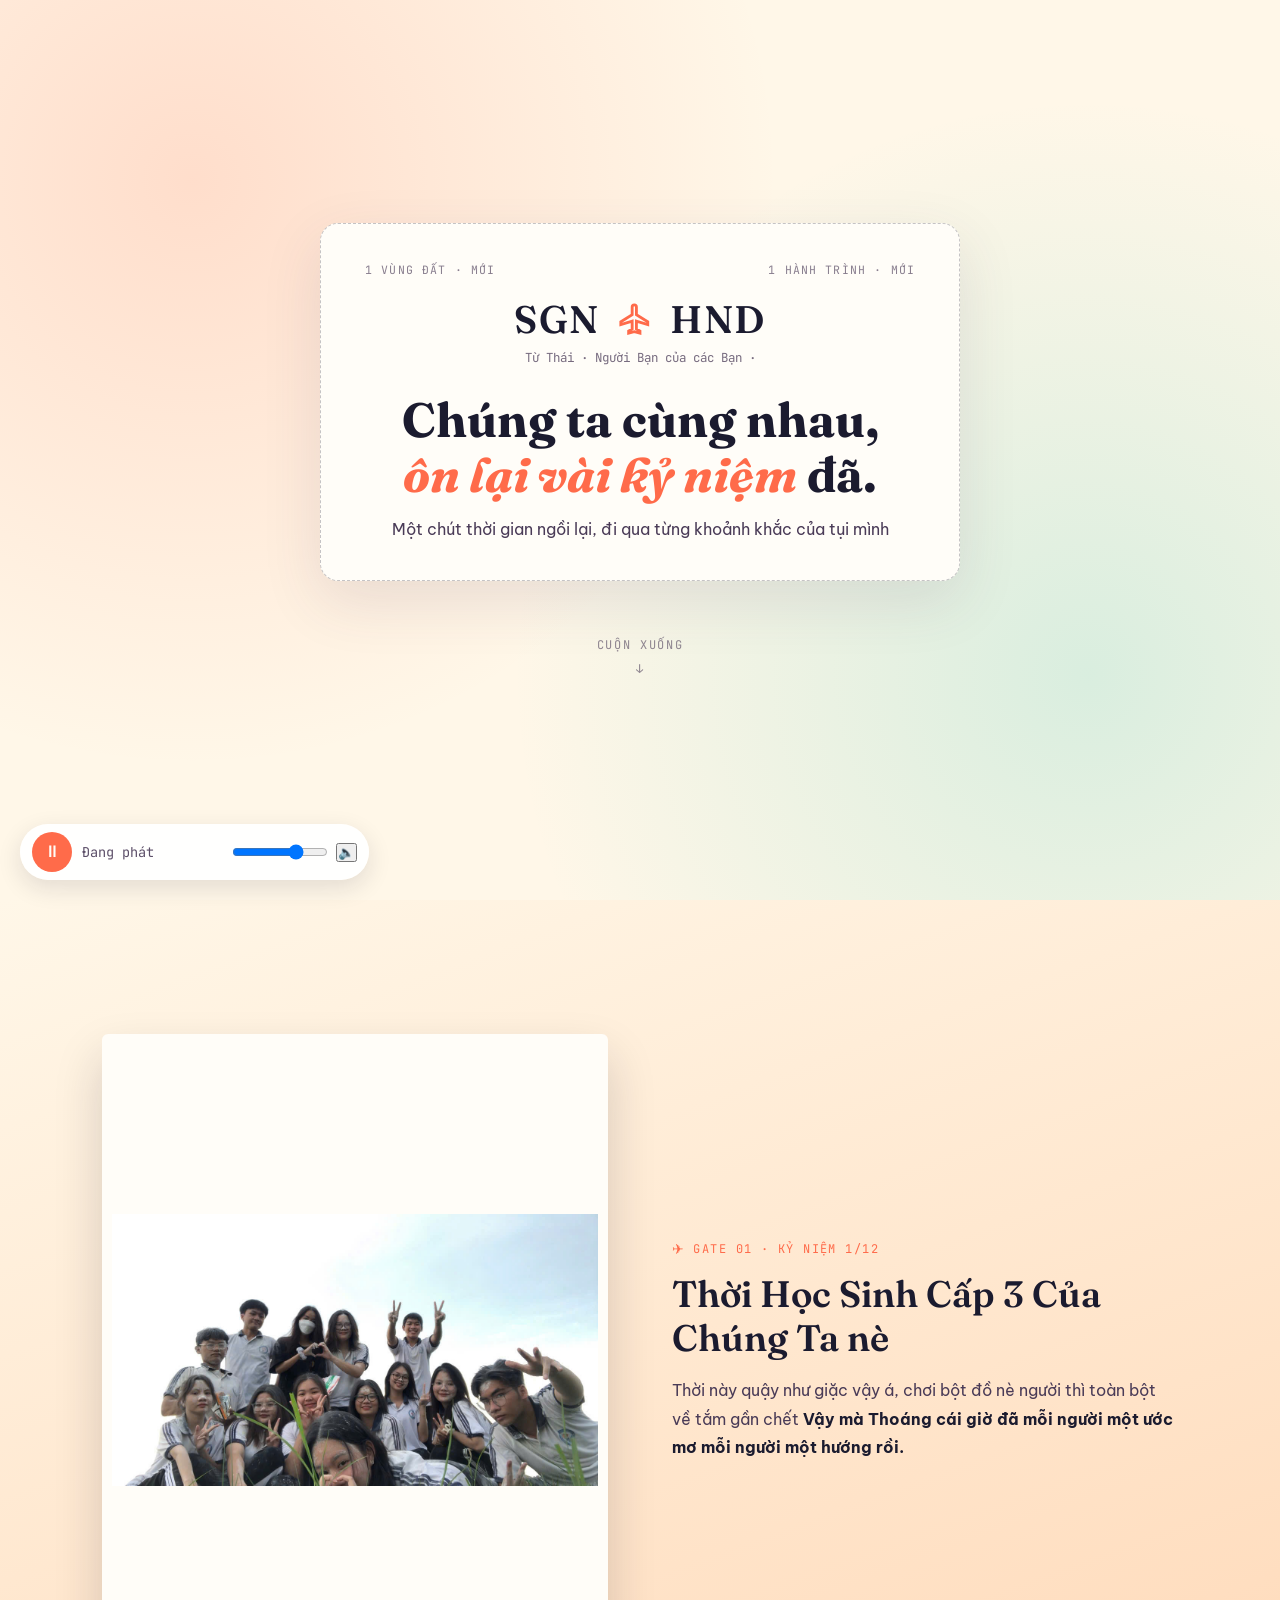
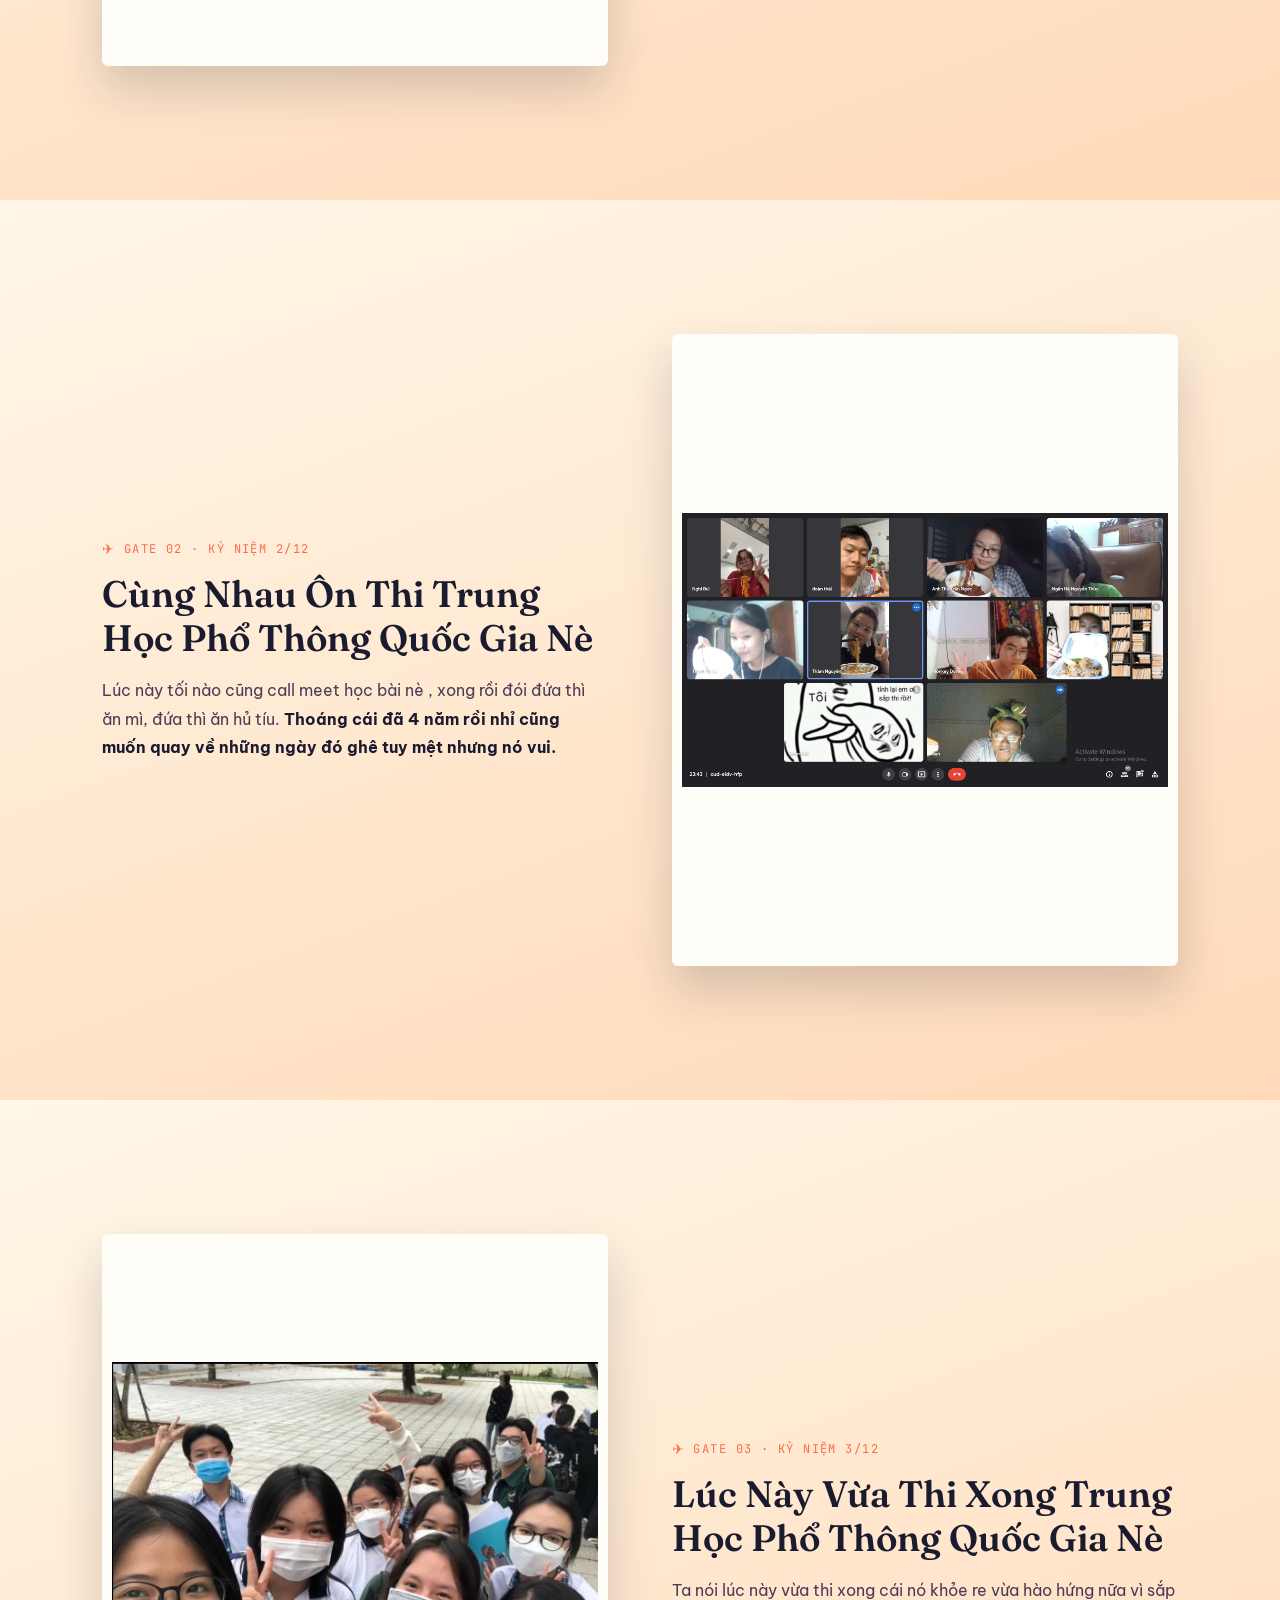
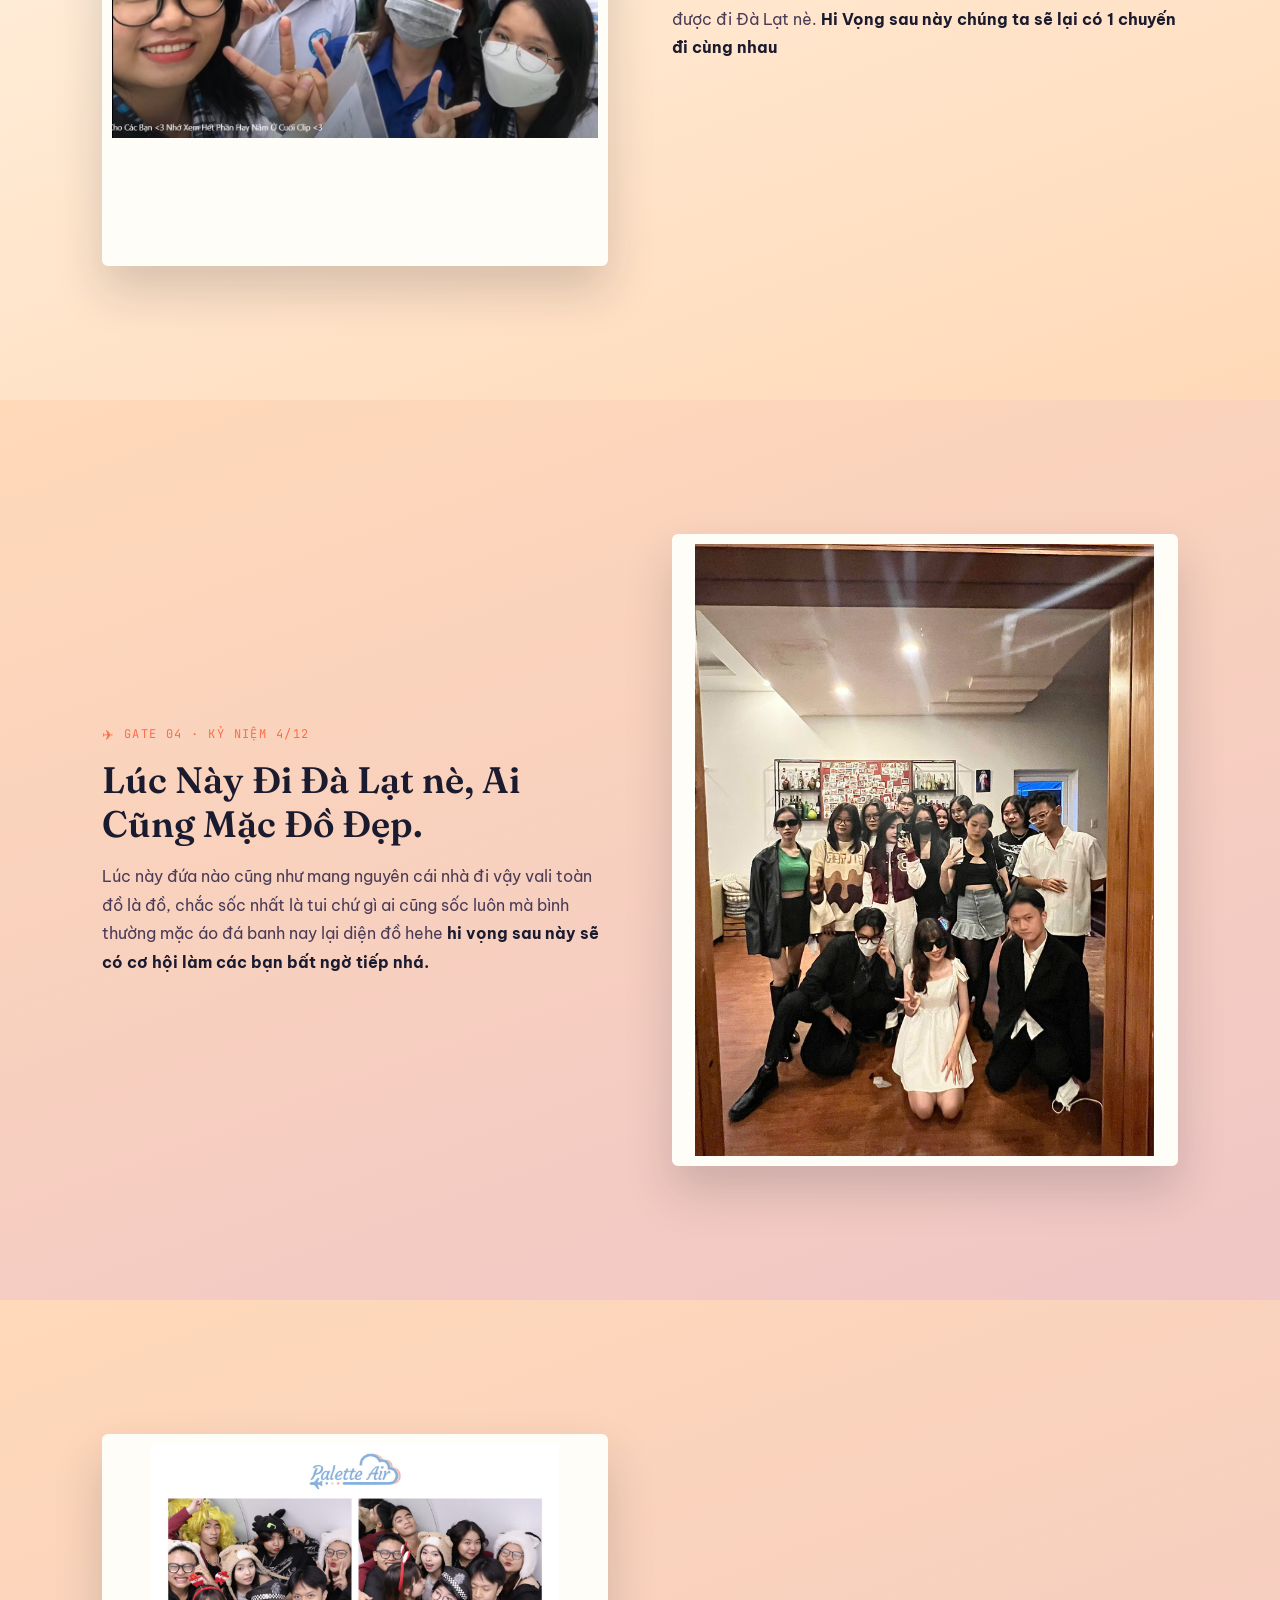
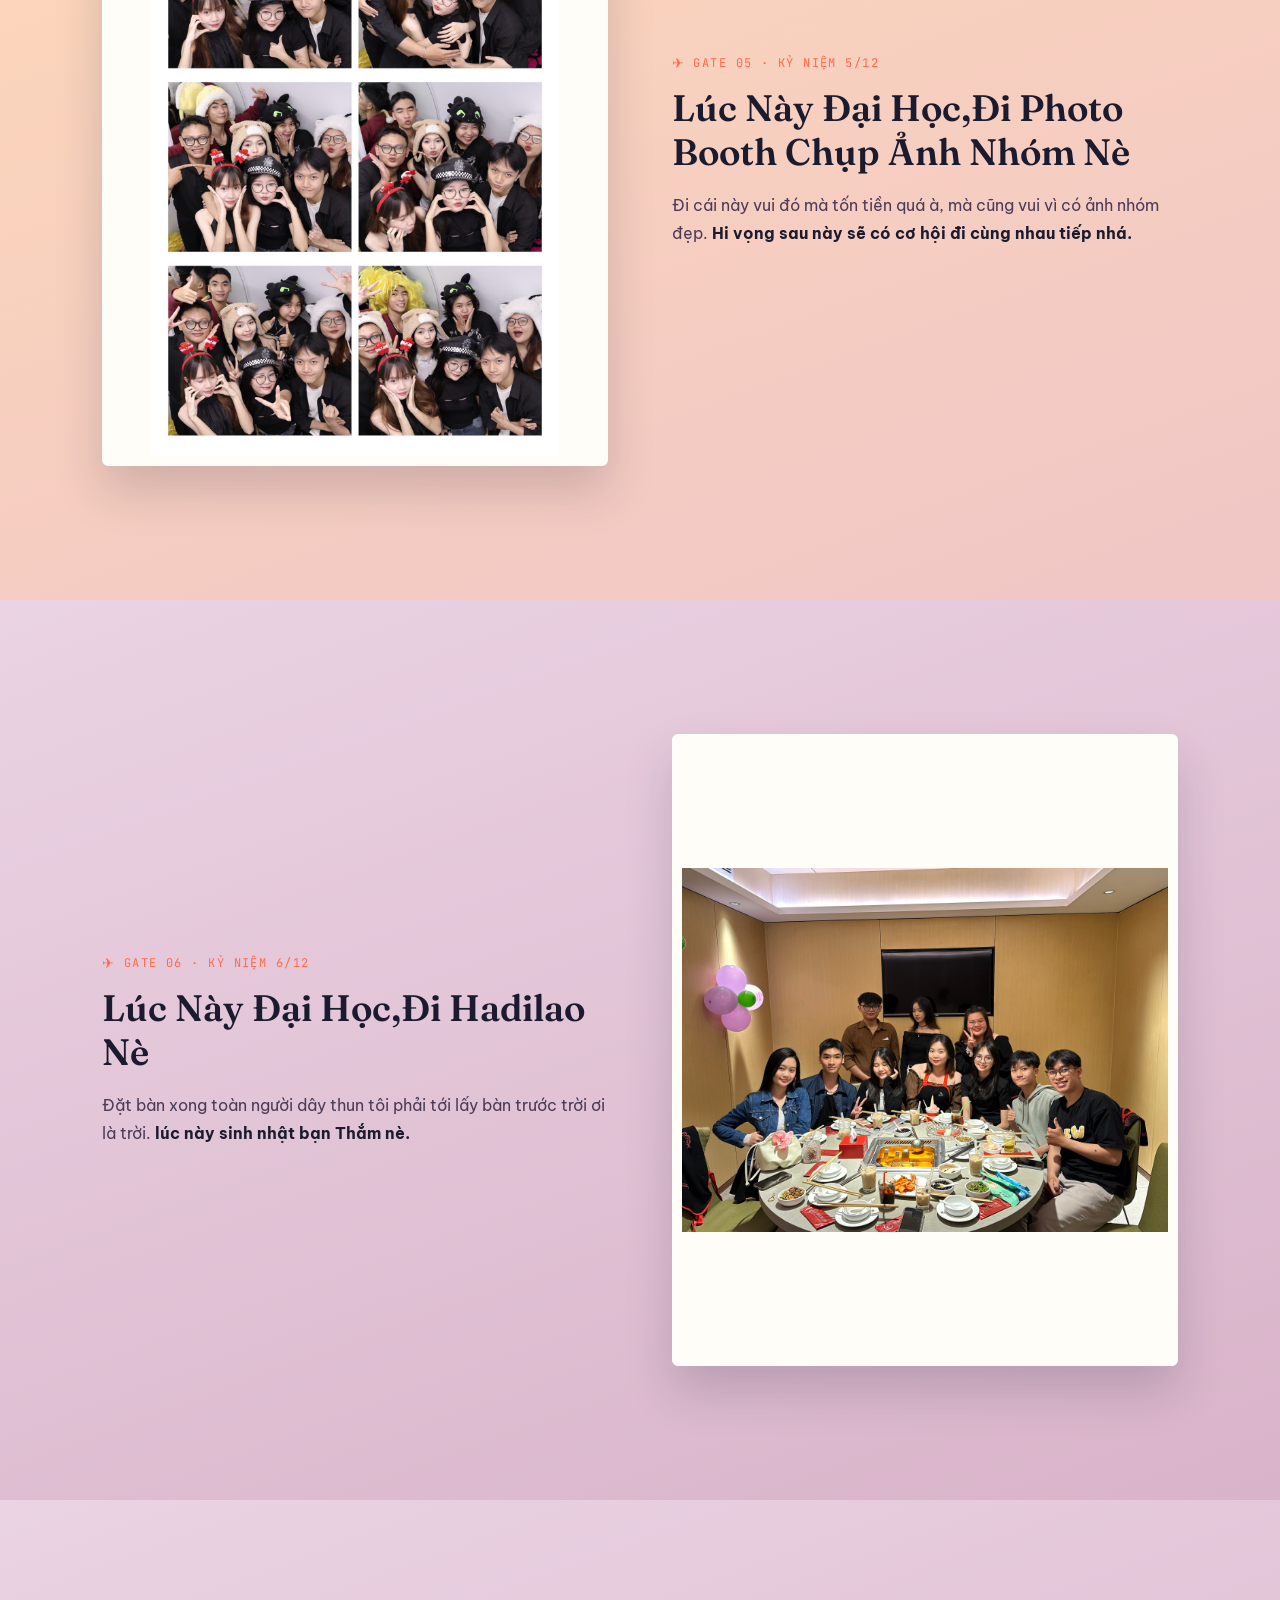
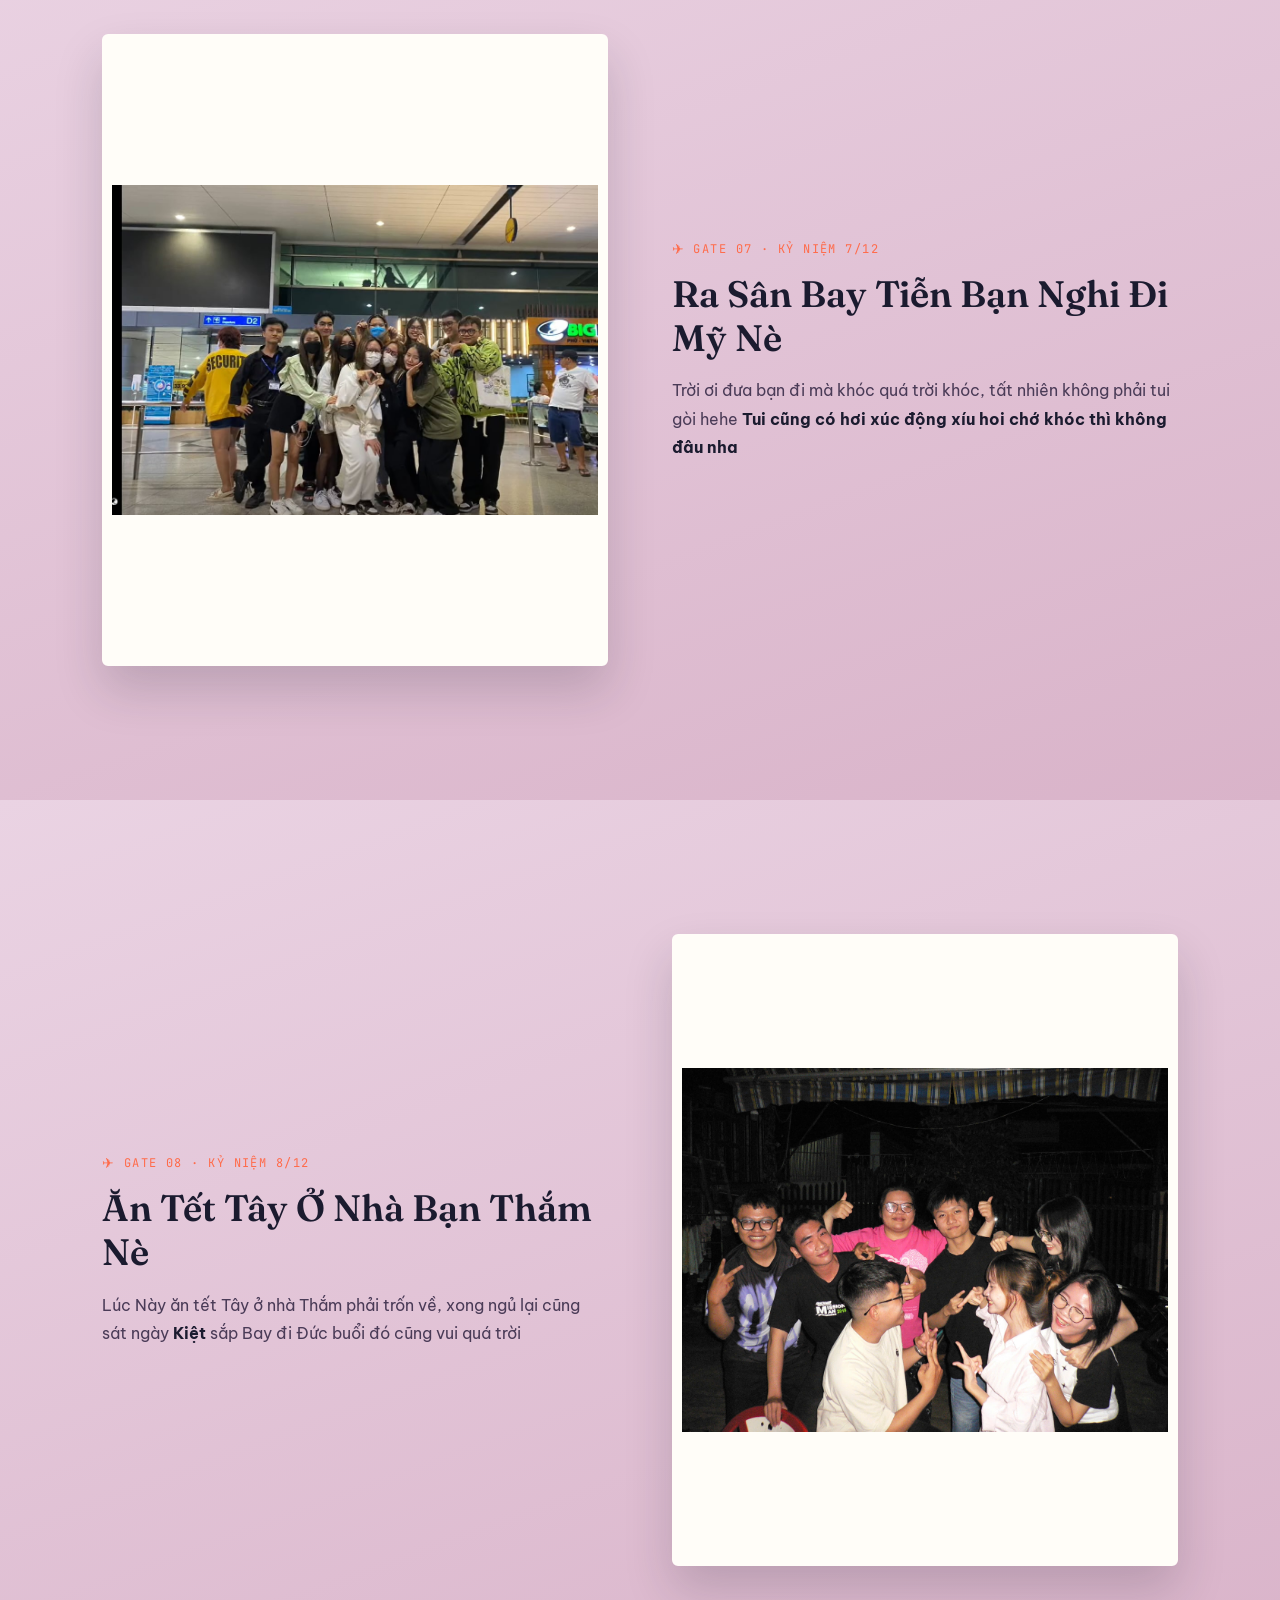
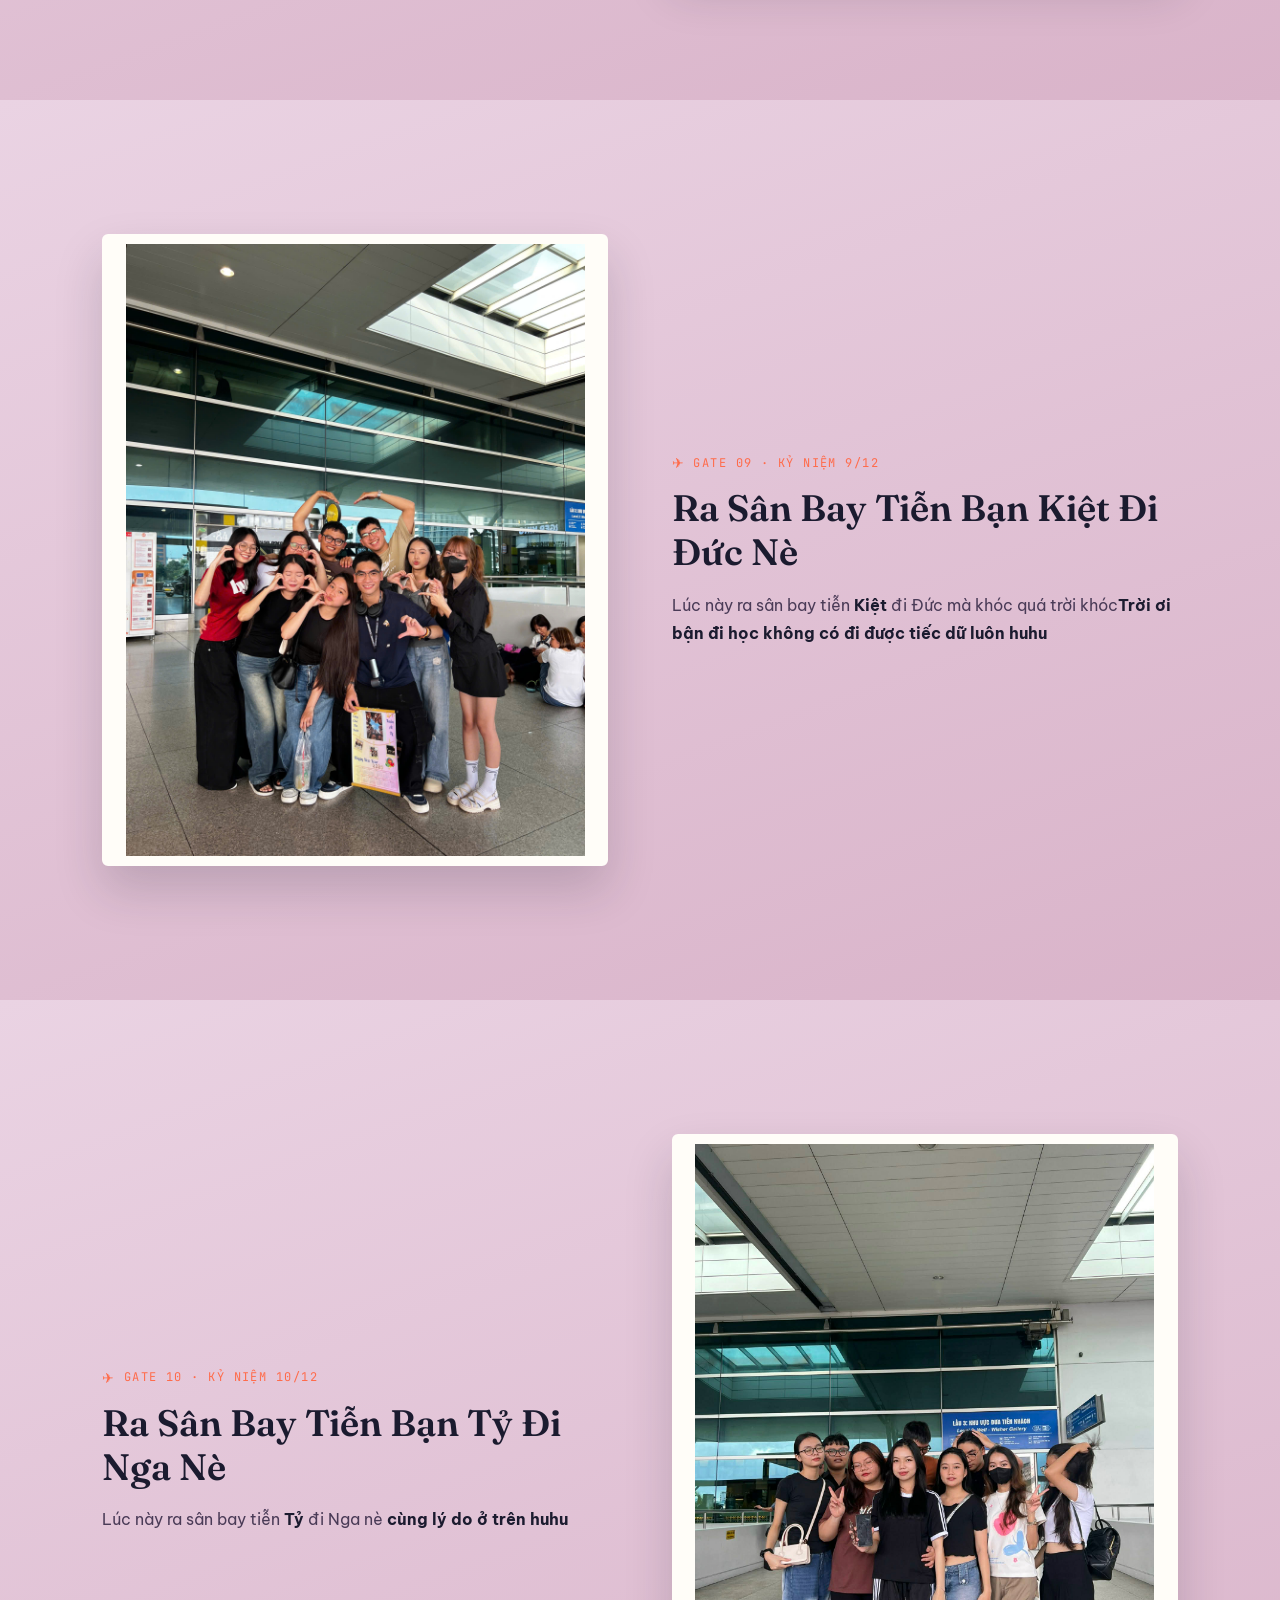
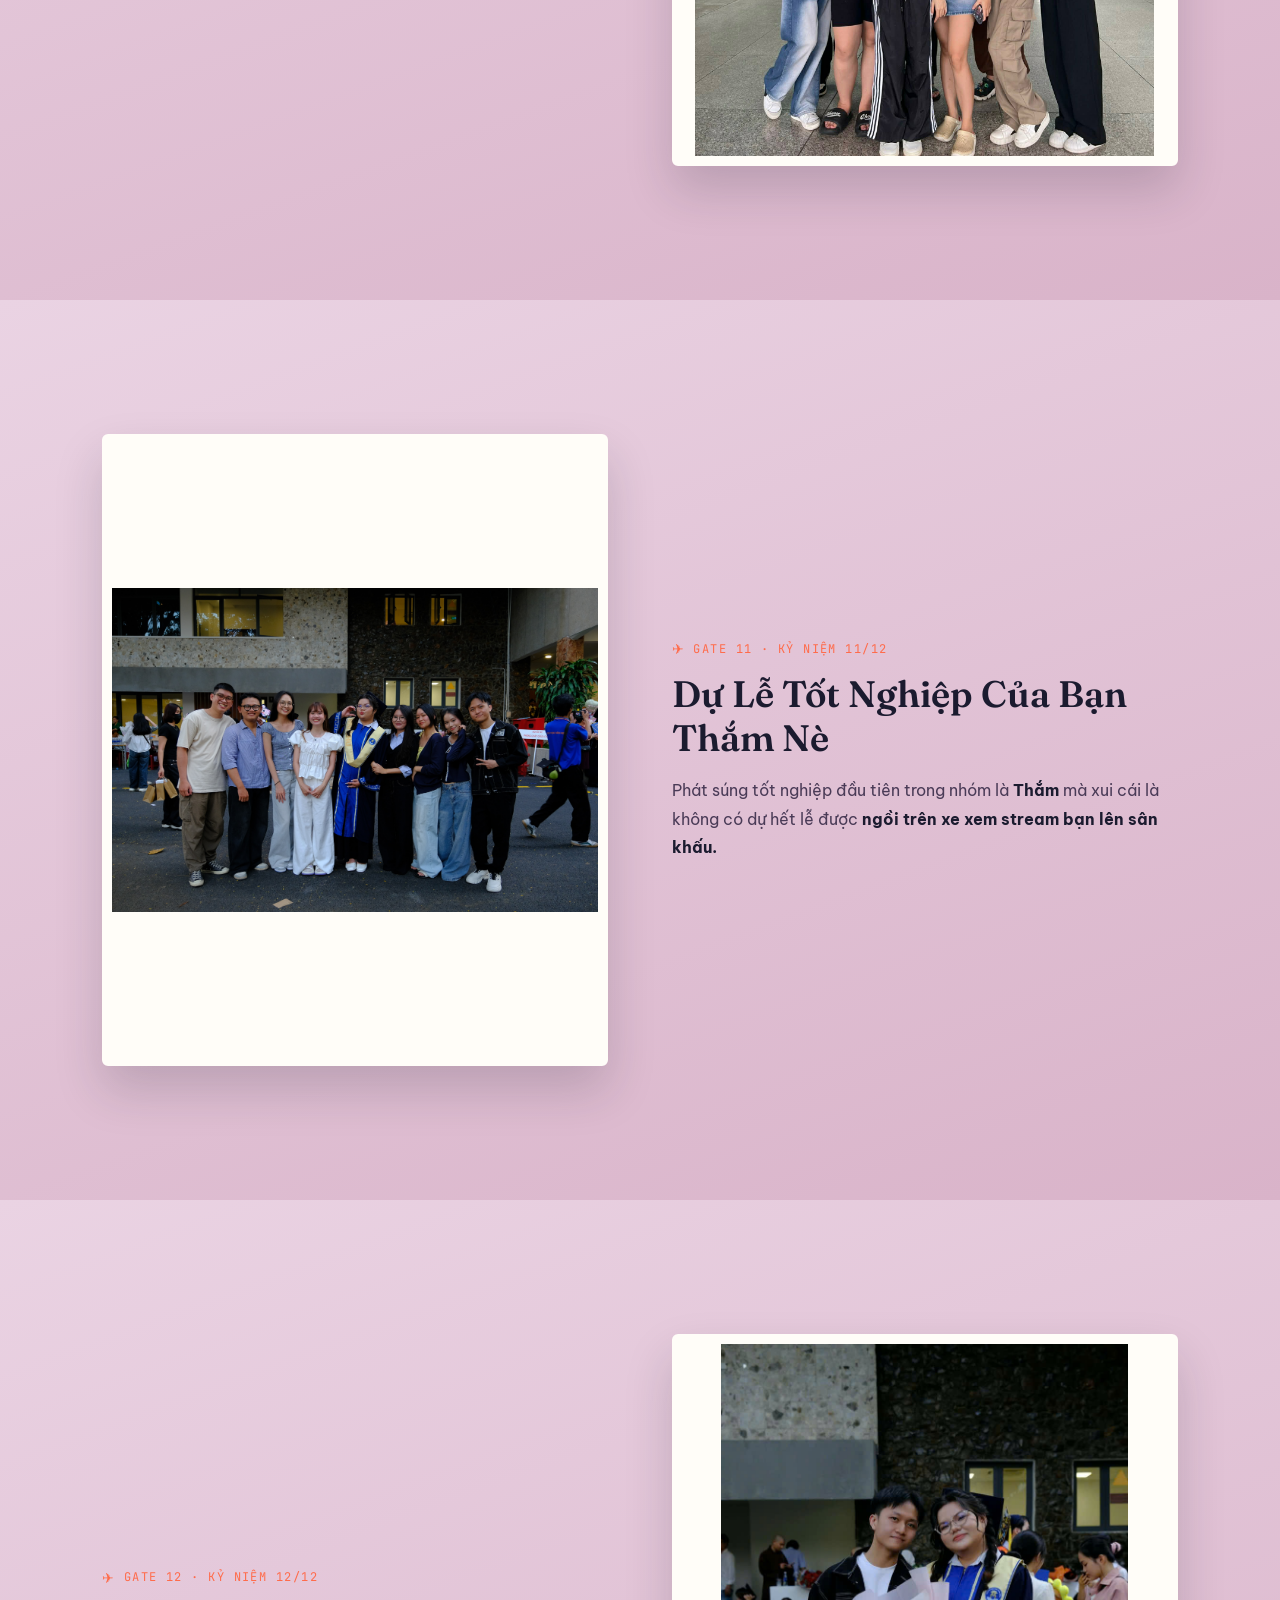
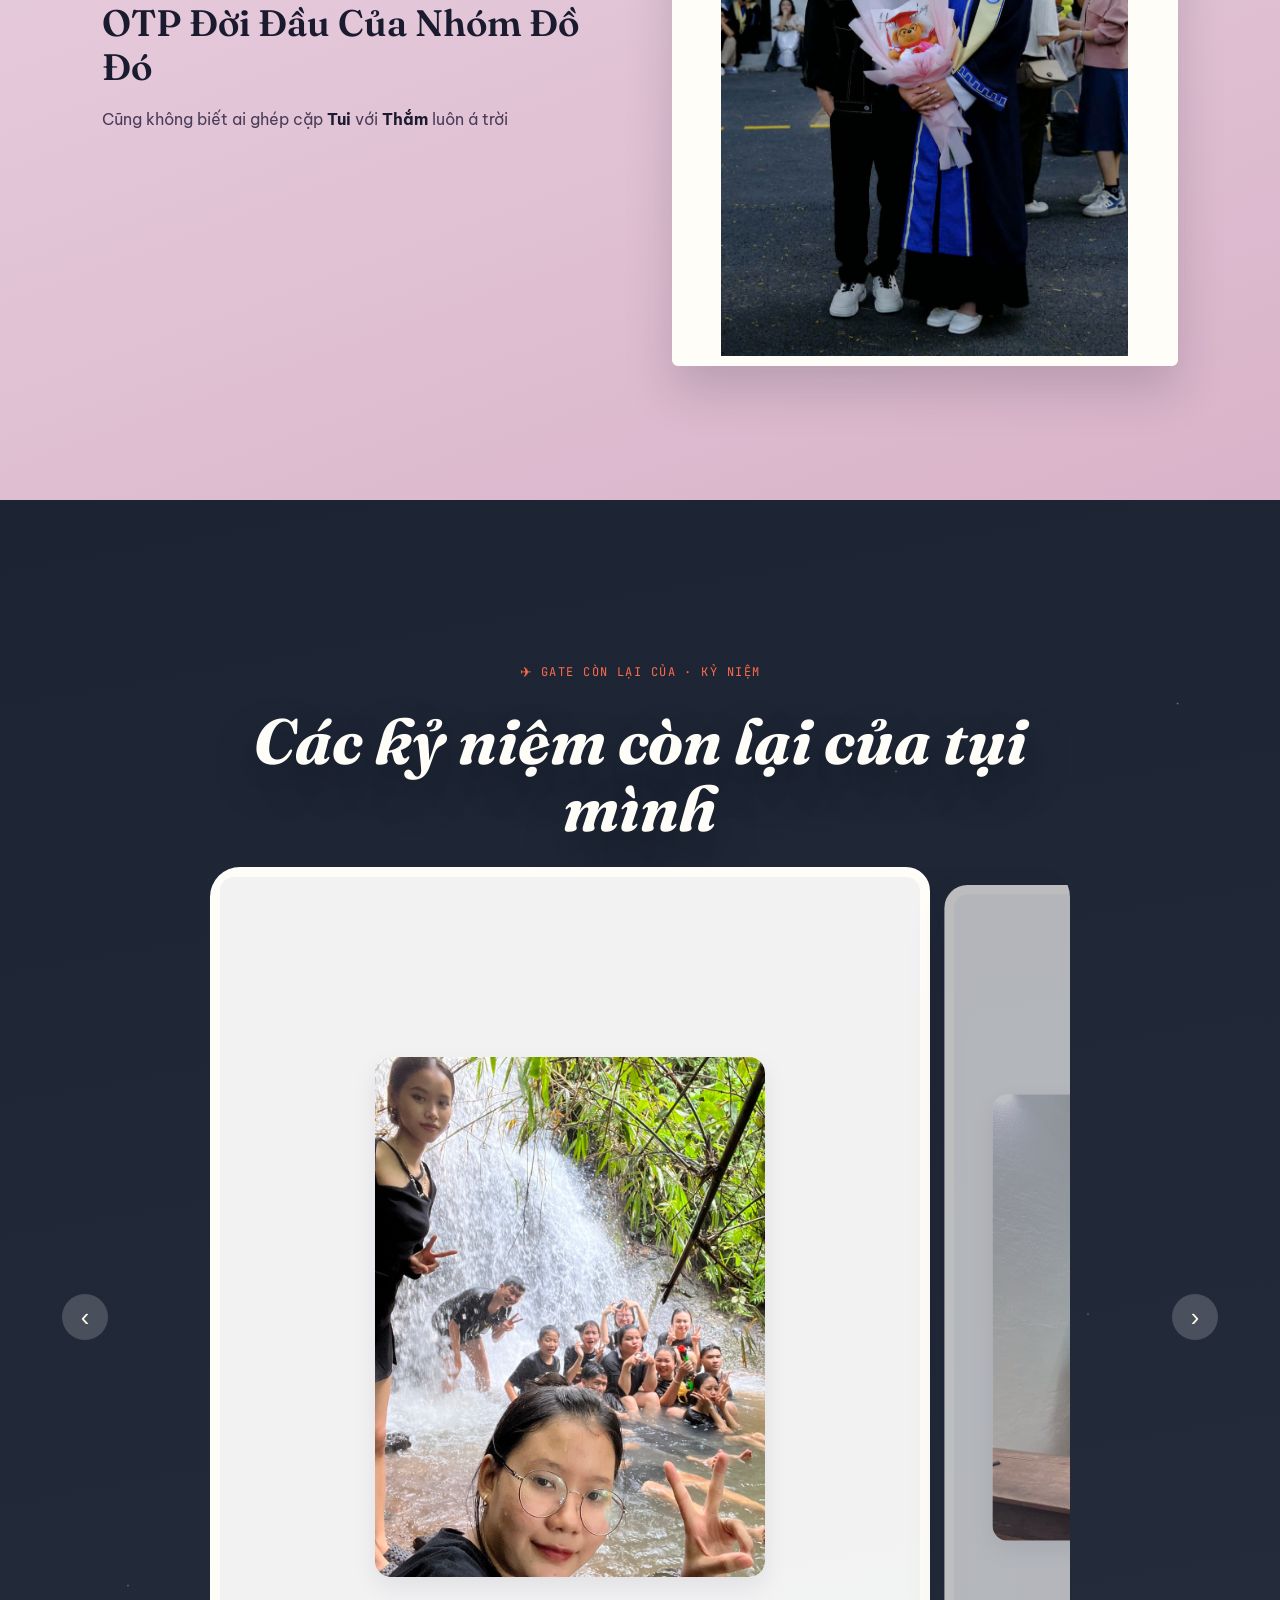
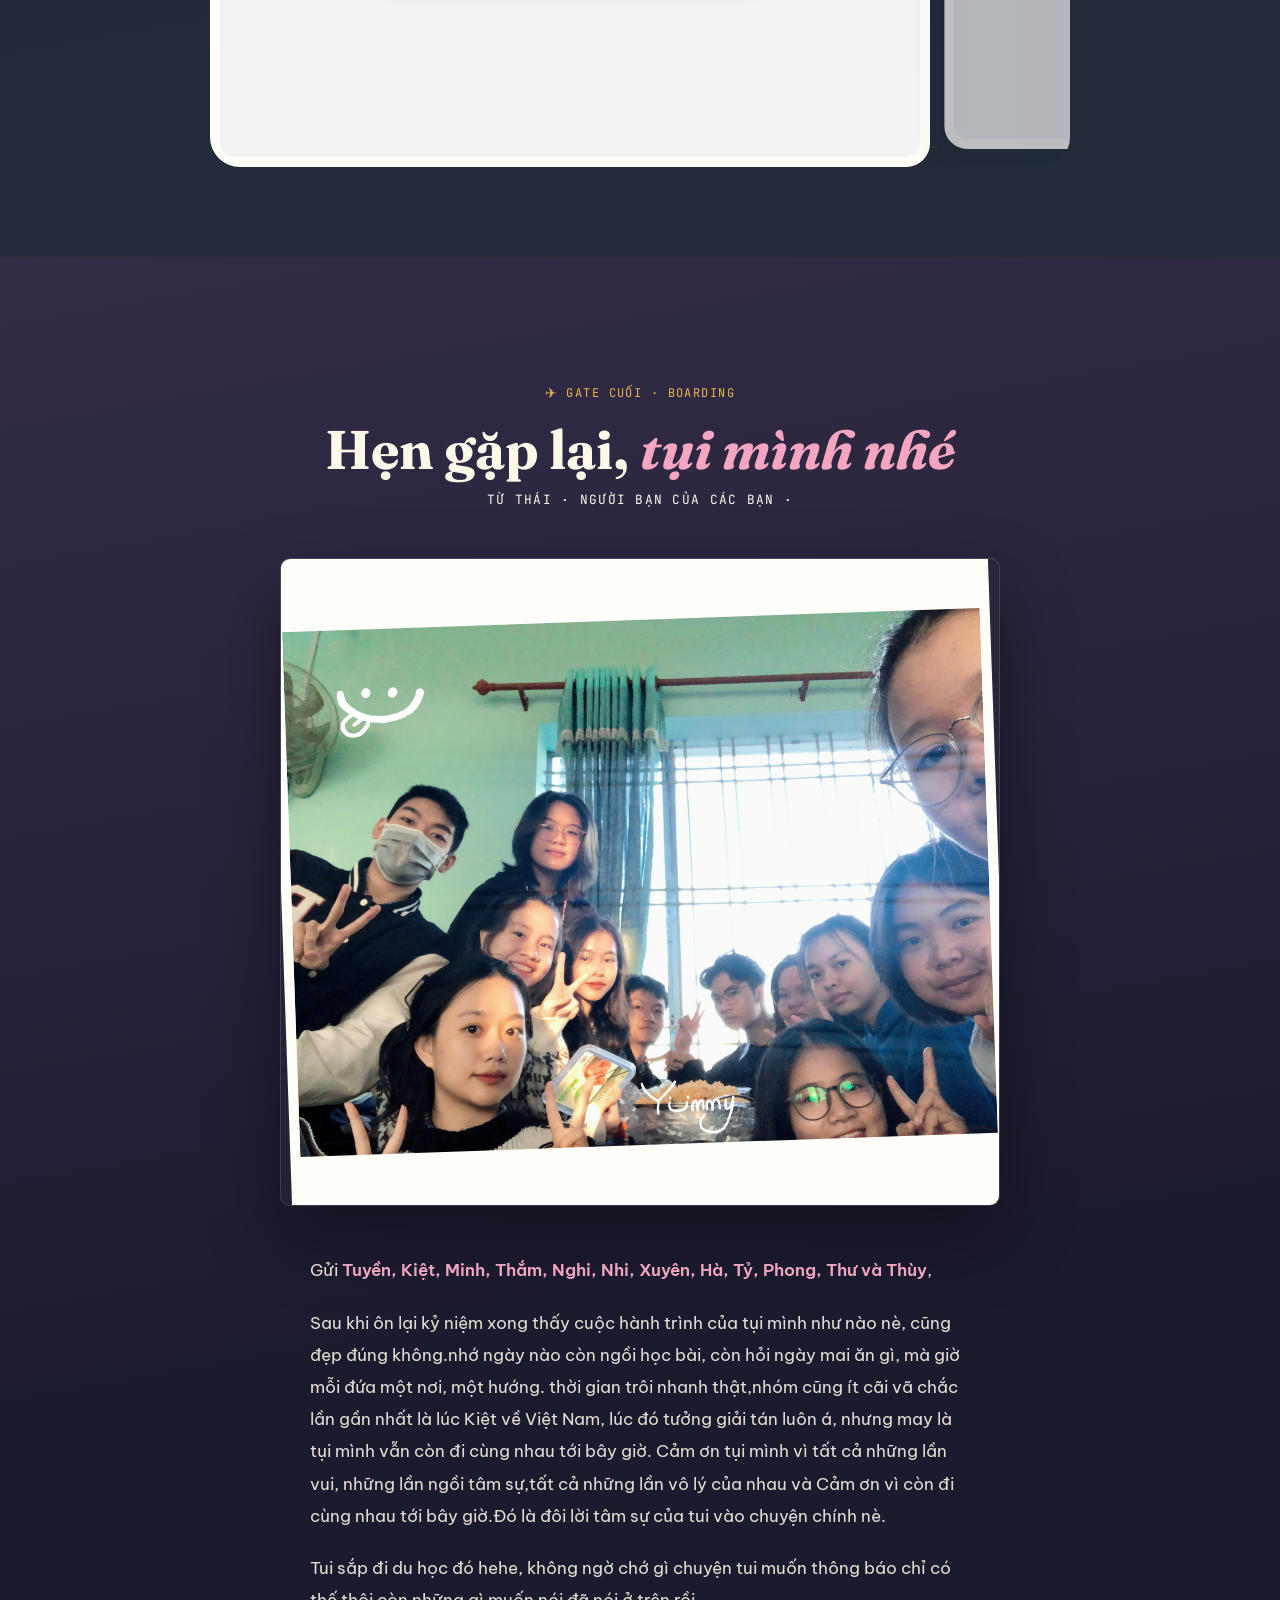
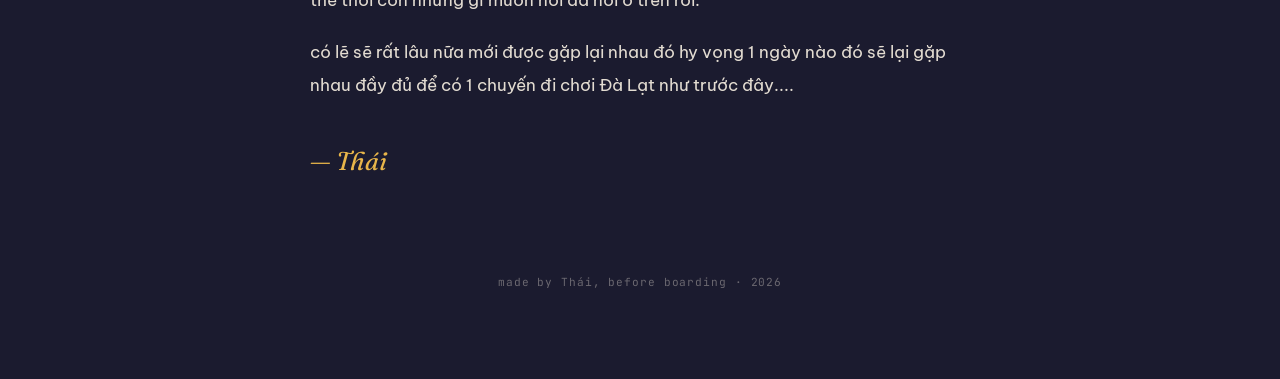
==== index.html @ 08c7d14b "sua ten" ====
<!DOCTYPE html>
<html lang="vi">
<head>
<meta charset="UTF-8">
<meta name="viewport" content="width=device-width, initial-scale=1.0">
<title>Trước khi Thái lên đường ✈️</title>
<link rel="preconnect" href="https://fonts.googleapis.com">
<link rel="preconnect" href="https://fonts.gstatic.com" crossorigin>
  <link href="https://fonts.googleapis.com/css2?family=Fraunces:ital,opsz,wght@0,9..144,400;0,9..144,600;0,9..144,700;1,9..144,500&family=Be+Vietnam+Pro:wght@300;400;500;600;700;800&family=JetBrains+Mono:wght@400;500;600&display=swap" rel="stylesheet">
  <link rel="stylesheet" href="styles.css">
</head>
<body>

<!-- ============================================================
     GHI CHÚ CHO THÁI (dev note):
     - Toàn bộ nội dung kỷ niệm nằm trong mảng MEMORIES ở cuối file
       (phần <script>). Mỗi phần tử có: title, caption, type ("image"
       hoặc "video"), src (đường dẫn file).
     - Cứ tạo thư mục "assets/" cạnh file này, bỏ ảnh/video vào,
       rồi sửa "src" cho khớp tên file là xong — không cần đụng HTML.
     - Chưa có ảnh cũng không sao: khung sẽ tự hiện placeholder đẹp,
       ghi rõ đường dẫn cần thêm.
     - Ảnh cuối trang (farewell photo) sửa ở biến FAREWELL_PHOTO.
============================================================= -->

<!-- ===================== HERO ===================== -->
<section class="hero">
  <div class="boarding-pass reveal is-visible">
    <div class="bp-row">
      <span>1 vùng đất · mới</span>
      <span>1 hành trình · mới</span>
    </div>
    <div class="bp-route">
      <span class="code">SGN</span>
      <svg viewBox="0 0 24 24" fill="none" stroke="currentColor" stroke-width="2"><path d="M21 16v-2l-8-5V3.5a1.5 1.5 0 0 0-3 0V9l-8 5v2l8-2.5V19l-2.5 1.5V22l4-1 4 1v-1.5L13 19v-5.5l8 2.5z"/></svg>
      <span class="code">HND</span>
    </div>
    <div class="bp-sub">Từ  Thái · Người Bạn của các Bạn · </div>
    <h1 class="bp-title">Chúng ta cùng nhau,<br><em>ôn lại vài kỷ niệm</em> đã.</h1>
    <p class="bp-desc">Một chút thời gian ngồi lại, đi qua từng khoảnh khắc của tụi mình </p>
  </div>
  <div class="scroll-cue">
    <span>Cuộn xuống</span>
    <span>↓</span>
  </div>
</section>

<!-- ===================== MEMORY SECTIONS (render bằng JS) ===================== -->
<div id="memories-container"></div>

<!-- ===================== SLIDER SECTION ===================== -->
<section class="slider-screen">
  <div class="stars"></div>
  <div class="slider-screen-inner">
    <div class="gate-badge slider-header reveal">Gate còn lại của · Kỷ niệm</div>
    <h2 class="slider-heading reveal"> <em> Các kỷ niệm còn lại của tụi mình </em></h2>
    <div class="farewell-slider reveal" id="farewellSlider">
      <button class="slider-btn prev" aria-label="Ảnh trước">‹</button>
      <div class="slider-window">
        <div class="slider-track"></div>
      </div>
      <button class="slider-btn next" aria-label="Ảnh sau">›</button>
    </div>
  </div>
</section>

<!-- ===================== FAREWELL ===================== -->
<section class="farewell">
  <div class="stars"></div>

  <div class="gate-badge">Gate cuối · Boarding</div>
  <h2 class="farewell-title reveal">Hẹn gặp lại, <em>tụi mình nhé</em></h2>
  <div class="farewell-sub reveal">Từ Thái · Người Bạn của các Bạn ·</div>

  <div class="farewell-photo reveal" id="farewellPhoto"></div>

  <div class="letter reveal">
    <p>Gửi <span class="names">Tuyền, Kiệt, Minh, Thắm, Nghi, Nhi, Xuyên, Hà, Tỷ, Phong, Thư và Thùy</span>,</p>
    <p>Sau khi ôn lại kỷ niệm xong thấy cuộc hành trình của tụi mình như nào nè, cũng đẹp đúng không.nhớ ngày nào còn ngồi học bài, còn hỏi ngày mai ăn gì, mà giờ mỗi đứa một nơi, một hướng.
       thời gian trôi nhanh thật,nhóm cũng ít cãi vã chắc lần gần nhất là lúc Kiệt về Việt Nam, lúc đó tưởng giải tán luôn á, nhưng may là tụi mình vẫn còn đi cùng nhau tới bây giờ.
       Cảm ơn tụi mình vì tất cả những lần vui, những lần ngồi tâm sự,tất cả những lần vô lý của nhau  và Cảm ơn vì còn đi cùng nhau tới bây giờ.Đó là đôi lời tâm sự của tui vào chuyện chính nè.</p>
    <p>Tui sắp đi du học đó hehe, không ngờ chớ gì chuyện tui muốn thông báo chỉ có thế thôi còn những gì muốn nói đã nói ở trên rồi.</p>
    <p>có lẽ sẽ rất lâu nữa mới được gặp lại nhau đó hy vọng 1 ngày nào đó sẽ lại gặp nhau đầy đủ để có 1 chuyến đi chơi Đà Lạt như trước đây....</p>
    <p class="signoff">— Thái</p>
  </div>

  <div class="footer-note">made by Thái, before boarding · 2026</div>
</section>

<!-- ===================== SLIDER SECTION ===================== -->

  <div class="music-player" id="musicPlayer" aria-hidden="false">
    <button class="btn-play" id="musicToggle" title="Play">▶</button>
    <div class="label" id="musicLabel">Nhạc nền (thêm file: assets/music/background-music.mp3)</div>
    <div class="controls">
      <input id="musicVolume" type="range" min="0" max="1" step="0.01" value="0.7" aria-label="Volume">
      <button id="musicMute" title="Mute" aria-pressed="false">🔈</button>
    </div>
  </div>

  <script>
/* =========================================================================
   CẤU HÌNH KỶ NIỆM — chỉnh ở đây là đủ, không cần đụng phần HTML/CSS bên trên.

   Mỗi phần tử:
     title    : tiêu đề ngắn
     caption  : đoạn kể lại, có thể để <strong>tên bạn</strong> để in đậm
     type     : "image" | "video"
     src      : đường dẫn file ảnh/video (đặt file vào thư mục assets/)
     mood     : "playful" | "turn" | "emotional"  (đổi tông màu nền)
========================================================================= */
const MEMORIES = [
  {
    title: "Thời Học Sinh Cấp 3 Của Chúng Ta nè",
    caption: "Thời này quậy như giặc vậy á, chơi bột đồ nè người thì toàn bột về tắm gần chết <strong> Vậy mà Thoáng cái giờ đã mỗi người một ước mơ mỗi người một hướng rồi.</strong>",
    type: "image",
    src: "assets/memory-01.jpg",
    mood: "playful"
  },
  {
    title: "Cùng Nhau Ôn Thi Trung Học Phổ Thông Quốc Gia Nè",
    caption: "Lúc này tối nào cũng call meet học bài nè , xong rồi đói đứa thì ăn mì, đứa thì ăn hủ tíu. <strong> Thoáng cái đã 4 năm rồi nhỉ cũng muốn quay về những ngày đó ghê tuy mệt nhưng nó vui.</strong>",
    type: "image",
    src: "assets/memory-02.jpg",
    mood: "playful"
  },
  {
    title: "Lúc Này Vừa Thi Xong Trung Học Phổ Thông Quốc Gia Nè ",
    caption: "Ta nói lúc này vừa thi xong cái nó khỏe re vừa hào hứng nữa vì sắp được đi Đà Lạt nè. <strong>Hi Vọng sau này chúng ta sẽ lại có 1 chuyến đi cùng nhau</strong>",
    type: "image",
    src: "assets/memory-03.jpg",
    mood: "playful"
  },
  {
    title: "Lúc Này Đi Đà Lạt nè, Ai Cũng Mặc Đồ Đẹp.",
    caption: "Lúc này đứa nào cũng như mang nguyên cái nhà đi vậy vali toàn đồ là đồ, chắc sốc nhất là tui chứ gì ai cũng sốc luôn mà bình thường mặc áo đá banh nay lại diện đồ hehe <strong>  hi vọng sau này sẽ có cơ hội làm các bạn bất ngờ tiếp nhá. </strong>",
    type: "image",
    src: "assets/memory-04.jpg",
    mood: "turn"
  },
  {
    title: "Lúc Này Đại Học,Đi Photo Booth Chụp Ảnh  Nhóm Nè",
    caption: "Đi cái này vui đó mà tốn tiền quá à, mà cũng vui vì có ảnh nhóm đẹp. <strong>Hi vọng sau này sẽ có cơ hội đi  cùng nhau tiếp nhá.</strong>",
    type: "image",
    src: "assets/memory-05.jpg",
    mood: "turn"
  },
   {
    title: "Lúc Này Đại Học,Đi Hadilao Nè",
    caption: "Đặt bàn xong toàn người dây thun tôi phải tới lấy bàn trước trời ơi là trời. <strong>lúc này sinh nhật bạn Thắm nè.</strong>",
    type: "image",
    src: "assets/memory-06.jpg",
    mood: "emotional"
  },
  {
    title: "Ra Sân Bay Tiễn Bạn Nghi Đi Mỹ Nè",
    caption: "Trời ơi đưa bạn đi mà khóc quá trời khóc, tất nhiên không phải tui gòi hehe <strong>Tui cũng có hơi xúc động xíu hoi chớ khóc thì không đâu nha</strong>",
    type: "image",
    src: "assets/memory-07.jpg",
    mood: "emotional"
  },
  {
    title: "Ăn Tết Tây Ở Nhà Bạn Thắm Nè",
    caption: "Lúc Này ăn tết Tây ở nhà Thắm phải trốn về, xong ngủ lại cũng sát ngày <Strong>Kiệt</strong> sắp Bay đi Đức buổi đó cũng vui quá trời",
    type: "image",
    src: "assets/memory-08.jpg",
    mood: "emotional"
  },
  {
    title: "Ra Sân Bay Tiễn Bạn Kiệt Đi Đức Nè",
    caption: "Lúc này ra sân bay tiễn <strong>Kiệt</strong> đi Đức mà khóc quá trời khóc<strong>Trời ơi bận đi học không có đi được tiếc dữ luôn huhu</strong>",
    type: "image",
    src: "assets/memory-09.jpg",
    mood: "emotional"
  },
   {
    title: "Ra Sân Bay Tiễn Bạn Tỷ Đi Nga Nè",
    caption: "Lúc này ra sân bay tiễn <strong>Tỷ</strong> đi Nga nè <strong>cùng lý do ở trên huhu</strong>",
    type: "image",
    src: "assets/memory-10.jpg",
    mood: "emotional"
  },
  {
    title: "Dự Lễ Tốt Nghiệp Của Bạn Thắm  Nè",
    caption: "Phát súng tốt nghiệp đầu tiên trong nhóm là <strong>Thắm</strong> mà xui cái là không có dự hết lễ được  <strong>ngồi trên xe xem stream bạn lên sân khấu.</strong>",
    type: "image",
    src: "assets/memory-11.jpg",
    mood: "emotional"
  },
  {
    title: "OTP Đời Đầu Của Nhóm Đồ Đó",
    caption: "Cũng không biết ai ghép cặp <strong>Tui</strong> với <strong>Thắm</strong> luôn á trời  ",
    type: "image",
    src: "assets/memory-12.jpg",
    mood: "emotional"
  },
];

const FAREWELL_PHOTO = {
  type: "image",
  src: "assets/farewell-group.jpg"
};

const FAREWELL_SLIDES = [
  {
    title: "Ảnh cuối 01",
    type: "image",
    src: "assets/extra-01.jpg"
  },
  {
    title: "Ảnh cuối 02",
    type: "image",
    src: "assets/extra-02.jpg"
  },
  {
    title: "Ảnh cuối 03",
    type: "image",
    src: "assets/extra-03.jpg"
  },
  {
    title: "Ảnh cuối 04",
    type: "image",
    src: "assets/extra-04.jpg"
  },
   {
    title: "Ảnh cuối 05",
    type: "image",
    src: "assets/extra-05.jpg"
  },
  {
    title: "Ảnh cuối 06",
    type: "image",
    src: "assets/extra-06.jpg"
  },
  {
    title: "Ảnh cuối 07",
    type: "image",
    src: "assets/extra-07.jpg"
  },
  {
    title: "Ảnh cuối 08",
    type: "image",
    src: "assets/extra-08.jpg"
  },
  {
    title: "Ảnh cuối 09",
    type: "image",
    src: "assets/extra-09.jpg"
  },
  {
    title: "Ảnh cuối 10",
    type: "image",
    src: "assets/extra-10.jpg"
  },
  

];

function initFarewellSlider(){
  const slider = document.getElementById('farewellSlider');
  if(!slider || !FAREWELL_SLIDES.length) return;
  const track = slider.querySelector('.slider-track');
  let currentIndex = 0;

  FAREWELL_SLIDES.forEach(item => {
    const slide = createMedia(item, 'slider-item');
    track.appendChild(slide);
  });

  function updateSlider(){
   const slides = Array.from(track.children);
   if(!slides.length) return;
   const sliderWindow = slider.querySelector('.slider-window');
   const activeSlide = slides[currentIndex];
   slides.forEach((slide, i) => {
     slide.classList.toggle('active', i === currentIndex);
   });
   if(activeSlide){
     const targetLeft = activeSlide.offsetLeft - (sliderWindow.clientWidth - activeSlide.offsetWidth) / 2;
     requestAnimationFrame(() => {
       sliderWindow.scrollTo({ left: Math.max(0, targetLeft), behavior: 'smooth' });
     });
   }
  }

  let autoSlideTimer = setInterval(() => {
   currentIndex = (currentIndex + 1) % FAREWELL_SLIDES.length;
   updateSlider();
  }, 5200);

  function resetAutoSlide(){
   clearInterval(autoSlideTimer);
   autoSlideTimer = setInterval(() => {
     currentIndex = (currentIndex + 1) % FAREWELL_SLIDES.length;
     updateSlider();
   }, 5200);
  }

  slider.querySelector('.slider-btn.prev').addEventListener('click', () => {
   currentIndex = (currentIndex - 1 + FAREWELL_SLIDES.length) % FAREWELL_SLIDES.length;
   updateSlider();
   resetAutoSlide();
  });

  slider.querySelector('.slider-btn.next').addEventListener('click', () => {
   currentIndex = (currentIndex + 1) % FAREWELL_SLIDES.length;
   updateSlider();
   resetAutoSlide();
  });

  updateSlider();
}

function mountFarewellPhoto(){
  const farewellPhoto = document.getElementById('farewellPhoto');
  if(!farewellPhoto) return;
  farewellPhoto.appendChild(createMedia(FAREWELL_PHOTO));
}

/* ========================= RENDER ========================= */
function createMedia(item, extraClass){
  const wrapper = document.createElement('div');
  wrapper.className = 'media-frame' + (extraClass ? ' ' + extraClass : '');

  if(item.type === 'video'){
    const video = document.createElement('video');
    video.controls = true;
    video.playsInline = true;
    video.preload = 'metadata';
    const source = document.createElement('source');
    source.src = item.src;
    video.appendChild(source);
    video.addEventListener('error', () => showPlaceholder(wrapper, item), true);
    wrapper.appendChild(video);
  } else {
    const img = document.createElement('img');
    img.alt = item.title || '';
    img.loading = 'lazy';
    img.addEventListener('error', () => showPlaceholder(wrapper, item), { once:true });
    img.src = item.src;
    wrapper.appendChild(img);
  }
  return wrapper;
}

function showPlaceholder(wrapper, item){
  wrapper.classList.add('is-placeholder');
  wrapper.innerHTML = `
    <div class="placeholder">
      <span class="placeholder-icon">${item.type === 'video' ? '🎬' : '📷'}</span>
      <span class="placeholder-text">Thêm ${item.type === 'video' ? 'video' : 'ảnh'} tại<br><code>${item.src}</code></span>
    </div>`;
}

const container = document.getElementById('memories-container');

MEMORIES.forEach((item, i) => {
  const section = document.createElement('section');
  section.className = `memory-section mood-${item.mood} ${i % 2 === 1 ? 'reverse' : ''}`;
  section.dataset.gate = String(i + 1).padStart(2, '0');

  const grid = document.createElement('div');
  grid.className = 'memory-grid';

  const media = createMedia(item);
  media.classList.add('reveal');

  const text = document.createElement('div');
  text.className = 'memory-text reveal';
  text.innerHTML = `
    <div class="gate-badge">Gate ${String(i + 1).padStart(2, '0')} · Kỷ niệm ${i + 1}/${MEMORIES.length}</div>
    <div class="mtitle">${item.title}</div>
    <div class="mcaption">${item.caption}</div>
  `;

  grid.appendChild(media);
  grid.appendChild(text);
  section.appendChild(grid);
  container.appendChild(section);
});

initFarewellSlider();
mountFarewellPhoto();

/* ========================= SCROLL REVEAL ========================= */
const revealEls = document.querySelectorAll('.reveal');
const io = new IntersectionObserver((entries) => {
  entries.forEach(e => { if(e.isIntersecting) e.target.classList.add('is-visible'); });
}, { threshold: 0.15 });
revealEls.forEach(el => io.observe(el));

/* ===================== MUSIC PLAYER SCRIPT ===================== */
(function(){
  const AUDIO_SRC = 'assets/music/background-music.mp3';
  const audio = new Audio();
  audio.src = AUDIO_SRC;
  audio.loop = true;
  audio.preload = 'metadata';

  const btn = document.getElementById('musicToggle');
  const vol = document.getElementById('musicVolume');
  const mute = document.getElementById('musicMute');
  const label = document.getElementById('musicLabel');

  function setPlaying(isPlaying){
    btn.textContent = isPlaying ? '⏸' : '▶';
    btn.title = isPlaying ? 'Pause' : 'Play';
  }

  // restore last volume if present
  try{
    const stored = localStorage.getItem('mem_music_volume');
    if(stored !== null){ audio.volume = parseFloat(stored); vol.value = stored; }
    else { audio.volume = parseFloat(vol.value); }
  }catch(e){ audio.volume = parseFloat(vol.value); }

  // Attempt audible autoplay first; if blocked, fallback to muted autoplay.
  (async function tryAutoplay(){
    try{
      audio.muted = false;
      await audio.play();
      setPlaying(true);
      label.textContent = 'Đang phát';
    }catch(e){
      console.warn('Autoplay unmuted blocked, trying muted autoplay', e);
      try{
        audio.muted = true;
        await audio.play();
        setPlaying(true);
        mute.textContent = '🔇';
        mute.setAttribute('aria-pressed', 'true');
        label.textContent = 'Đang phát (tắt tiếng) — chạm để bật âm';

        // On first user gesture, unmute and play audible
        const onFirstGesture = async ()=>{
          audio.muted = false;
          try{ await audio.play(); }catch(e){}
          mute.textContent = '🔈';
          mute.setAttribute('aria-pressed', 'false');
          label.textContent = 'Đang phát';
          setPlaying(true);
          window.removeEventListener('pointerdown', onFirstGesture);
          window.removeEventListener('keydown', onFirstGesture);
        };
        window.addEventListener('pointerdown', onFirstGesture, { once:true });
        window.addEventListener('keydown', onFirstGesture, { once:true });
      }catch(err){
        console.warn('Muted autoplay also failed:', err);
        label.textContent = 'Nhấn ▶ để bật nhạc (trình duyệt chặn autoplay)';
      }
    }
  })();

  btn.addEventListener('click', async () => {
    try{
      if(audio.paused){
        await audio.play();
        setPlaying(true);
      } else {
        audio.pause();
        setPlaying(false);
      }
    }catch(e){
      console.warn('Audio play prevented:', e);
      label.textContent = 'Nhấn vào đây để bật nhạc (trình duyệt chặn autoplay)';
    }
  });

  vol.addEventListener('input', (e)=>{ audio.volume = parseFloat(e.target.value); });

  mute.addEventListener('click', ()=>{
    audio.muted = !audio.muted;
    mute.textContent = audio.muted ? '🔇' : '🔈';
    mute.setAttribute('aria-pressed', String(audio.muted));
  });

  audio.addEventListener('error', ()=>{
    label.textContent = `Không tìm thấy file: ${AUDIO_SRC} — thêm file vào thư mục assets/music/`;
  });

  audio.addEventListener('volumechange', ()=>{
    try{ localStorage.setItem('mem_music_volume', String(audio.volume)); }catch(e){}
  });

  function enableAudioForUserAction(){
    if(audio.muted){
      audio.muted = false;
      mute.textContent = '🔈';
      mute.setAttribute('aria-pressed', 'false');
      label.textContent = 'Đang phát';
    }
    if(audio.paused){
      audio.play().then(() => setPlaying(true)).catch(() => {});
    } else {
      setPlaying(true);
    }
  }

  // keyboard shortcut: M to mute/unmute
  window.addEventListener('keydown', (e)=>{
    if(e.key.toLowerCase() === 'm'){
      mute.click();
      return;
    }
    if(['ArrowUp','ArrowDown','PageUp','PageDown','Home','End',' '].includes(e.key)){
      enableAudioForUserAction();
    }
  });

  window.addEventListener('scroll', ()=>{
    enableAudioForUserAction();
  }, { passive:true });
  window.addEventListener('wheel', ()=>{
    enableAudioForUserAction();
  }, { passive:true });
  window.addEventListener('touchstart', ()=>{
    enableAudioForUserAction();
  }, { passive:true });

})();
</script>
</body>
</html>
---- styles.css ----
/* ===================== DESIGN TOKENS =====================
   Bảng màu lấy cảm hứng từ hành trình: sáng -> hoàng hôn -> đêm Tokyo
============================================================ */
:root{
  --cream:   #FFF7E8;
  --coral:   #FF6B4A;
  --teal:    #2EC4B6;
  --peach:   #FFD9B8;
  --mauve:   #D9B3C9;
  --plum:    #4A3B57;
  --ink:     #1B1B2F;
  --sakura:  #F4A6C1;
  --gold:    #E8B54A;
  --paper:   #FFFDF8;

  --display: 'Fraunces', serif;
  --body:    'Be Vietnam Pro', sans-serif;
  --mono:    'JetBrains Mono', monospace;
}

*{ margin:0; padding:0; box-sizing:border-box; }

html{ scroll-behavior:smooth; }

body{
  font-family:var(--body);
  color:var(--ink);
  background:var(--cream);
  overflow-x:hidden;
}

@media (prefers-reduced-motion: reduce){
  html{ scroll-behavior:auto; }
  *{ animation-duration:0.001ms !important; transition-duration:0.001ms !important; }
}

a{ color:inherit; }
code{ font-family:var(--mono); }

::selection{ background:var(--coral); color:var(--paper); }

/* ===================== FLIGHT TRACK (signature element) ===================== */

/* ===================== GATE BADGE (mobile / inline) ===================== */
.gate-badge{
  display:inline-flex;
  align-items:center;
  gap:8px;
  font-family:var(--mono);
  font-size:0.75rem;
  letter-spacing:0.12em;
  text-transform:uppercase;
  color:var(--coral);
  margin-bottom:14px;
}
.gate-badge::before{ content:"✈"; font-size:0.9rem; }

/* ===================== HERO ===================== */
.hero{
  min-height:100vh;
  display:flex;
  flex-direction:column;
  align-items:center;
  justify-content:center;
  text-align:center;
  position:relative;
  padding:8vh 6vw;
  background:
    radial-gradient(circle at 15% 20%, rgba(255,107,74,0.18), transparent 45%),
    radial-gradient(circle at 85% 75%, rgba(46,196,182,0.18), transparent 45%),
    var(--cream);
  overflow:hidden;
}
.boarding-pass{
  background:var(--paper);
  border:1.5px dashed rgba(27,27,47,0.25);
  border-radius:18px;
  padding:38px 44px;
  max-width:640px;
  width:100%;
  box-shadow:0 20px 60px rgba(74,59,87,0.12);
  position:relative;
  animation:rise 1s cubic-bezier(.2,.8,.2,1) both;
}
@keyframes rise{ from{ opacity:0; transform:translateY(24px);} to{ opacity:1; transform:translateY(0);} }

.bp-row{
  display:flex; justify-content:space-between; align-items:flex-end;
  font-family:var(--mono); font-size:0.72rem; letter-spacing:0.1em;
  color:var(--plum); text-transform:uppercase; opacity:0.65;
  margin-bottom:18px;
}
.bp-route{
  display:flex; align-items:center; justify-content:center; gap:18px;
  font-family:var(--display); font-weight:600;
  font-size:clamp(1.6rem, 4vw, 2.4rem);
  color:var(--ink);
  margin-bottom:6px;
}
.bp-route .code{ letter-spacing:0.04em; }
.bp-route svg{ width:34px; flex-shrink:0; color:var(--coral); }
.bp-sub{ font-family:var(--mono); font-size:0.78rem; color:var(--plum); opacity:0.75; margin-bottom:26px; }
.bp-title{
  font-family:var(--display);
  font-weight:700;
  font-size:clamp(2rem, 5vw, 3rem);
  line-height:1.15;
  margin-bottom:14px;
}
.bp-title em{ font-style:italic; color:var(--coral); }
.bp-desc{ font-size:1.02rem; line-height:1.6; color:var(--plum); max-width:46ch; margin:0 auto; }

.scroll-cue{
  margin-top:56px;
  font-family:var(--mono);
  font-size:0.75rem;
  letter-spacing:0.14em;
  text-transform:uppercase;
  color:var(--plum);
  opacity:0.6;
  display:flex; flex-direction:column; align-items:center; gap:8px;
  animation:bob 2.2s ease-in-out infinite;
}
@keyframes bob{ 0%,100%{ transform:translateY(0);} 50%{ transform:translateY(8px);} }

/* ===================== MEMORY SECTIONS ===================== */
.memory-section{
  min-height:100vh;
  display:flex;
  align-items:center;
  padding:12vh 8vw;
}
.memory-section.mood-playful{   background:linear-gradient(160deg, var(--cream), var(--peach)); }
.memory-section.mood-turn{      background:linear-gradient(160deg, var(--peach), #F0C6C6); }
.memory-section.mood-emotional{ background:linear-gradient(160deg, #EAD3E3, var(--mauve)); }

.memory-grid{
  max-width:1100px;
  margin:0 auto;
  width:100%;
  display:grid;
  grid-template-columns:1fr 1fr;
  gap:64px;
  align-items:center;
}
.memory-section.reverse .memory-grid{ direction:rtl; }
.memory-section.reverse .memory-grid > *{ direction:ltr; }

@media (max-width:900px){
  .memory-grid{ grid-template-columns:1fr; gap:32px; }
  .memory-section{ padding:10vh 7vw; }
}

.media-frame{
  position:relative;
  aspect-ratio:4/5;
  border-radius:6px;
  background:var(--paper);
  box-shadow:0 24px 48px rgba(27,27,47,0.18);
  transform:rotate(var(--tilt,-2deg));
  transition:transform .4s ease;
  overflow:hidden;
  border:10px solid var(--paper);
  display:flex;
  align-items:center;
  justify-content:center;
}
.memory-section:nth-child(even) .media-frame{ --tilt:2deg; }
.media-frame:hover{ transform:rotate(0deg) scale(1.02); }
.media-frame img, .media-frame video{
  width:100%; height:100%; display:block;
}
.media-frame img{
  object-fit:contain;
  object-position:center;
  background:var(--paper);
}
.media-frame video{
  object-fit:contain;
  background:var(--paper);
}
.media-frame.is-placeholder{
  display:flex; align-items:center; justify-content:center;
}
.placeholder{
  display:flex; flex-direction:column; align-items:center; gap:10px;
  text-align:center; padding:20px;
  color:var(--plum); opacity:0.55;
}
.placeholder-icon{ font-size:2.2rem; }
.placeholder-text{ font-family:var(--mono); font-size:0.72rem; line-height:1.5; }
.placeholder-text code{
  display:inline-block; margin-top:4px; padding:2px 6px;
  background:rgba(27,27,47,0.06); border-radius:4px; font-size:0.7rem;
}

.memory-text .mtitle{
  font-family:var(--display);
  font-weight:600;
  font-size:clamp(1.6rem, 3vw, 2.3rem);
  margin-bottom:16px;
  line-height:1.2;
}
.memory-text .mcaption{
  font-size:1.02rem;
  line-height:1.75;
  color:var(--plum);
  max-width:48ch;
}
.memory-text .mcaption strong{ color:var(--ink); }

/* ===================== FAREWELL SECTION ===================== */
.farewell{
  min-height:100vh;
  position:relative;
  padding:14vh 8vw 10vh;
  background:linear-gradient(170deg, #352c48, var(--ink) 60%);
  color:var(--cream);
  overflow:hidden;
  display:flex;
  flex-direction:column;
  align-items:center;
  text-align:center;
}
.stars{
  position:absolute; inset:0;
  background-image:
    radial-gradient(1.5px 1.5px at 20% 30%, rgba(255,255,255,0.55), transparent),
    radial-gradient(1.5px 1.5px at 70% 20%, rgba(255,255,255,0.4), transparent),
    radial-gradient(1.5px 1.5px at 40% 70%, rgba(255,255,255,0.5), transparent),
    radial-gradient(1.5px 1.5px at 85% 60%, rgba(255,255,255,0.35), transparent),
    radial-gradient(1.5px 1.5px at 55% 85%, rgba(255,255,255,0.45), transparent),
    radial-gradient(1.5px 1.5px at 10% 80%, rgba(255,255,255,0.35), transparent),
    radial-gradient(1.5px 1.5px at 92% 15%, rgba(255,255,255,0.4), transparent);
  background-size:100% 100%;
  opacity:0.9;
}
.farewell > *{ position:relative; z-index:1; }

.farewell .gate-badge{ color:var(--gold); justify-content:center; }

.farewell-title{
  font-family:var(--display);
  font-weight:700;
  font-size:clamp(2.1rem, 5vw, 3.4rem);
  margin-bottom:8px;
}
.farewell-title em{ color:var(--sakura); font-style:italic; }
.farewell-sub{
  font-family:var(--mono); font-size:0.8rem; letter-spacing:0.1em;
  text-transform:uppercase; opacity:0.55; margin-bottom:50px;
}

.farewell-photo{
 width:min(720px, 92vw);
 max-height:72vh;
  border-radius:10px;
 display:flex;
 align-items:center;
 justify-content:center;
 overflow:hidden;
 box-shadow:0 30px 70px rgba(0,0,0,0.4);
 margin-bottom:48px;
 border:1px solid rgba(255,255,255,0.12);
 background:rgba(255,255,255,0.02);
}
.farewell-photo img, .farewell-photo video{ max-width:100%; max-height:100%; width:auto; height:auto; object-fit:contain; object-position:center; display:block; }
.farewell-photo .placeholder{ color:rgba(255,247,232,0.5); background:rgba(255,255,255,0.03); width:100%; height:100%; justify-content:center; }
.farewell-photo .placeholder-text code{ background:rgba(255,255,255,0.08); color:var(--cream); }

.slider-screen{
  min-height:100vh;
  position:relative;
  padding:18vh 8vw 10vh;
  background:linear-gradient(170deg, #1c2434, rgba(28,36,52,0.96));
  color:var(--cream);
  display:flex;
  align-items:center;
  justify-content:center;
}
.slider-screen-inner{
  width:min(1180px, 98vw);
  display:flex;
  flex-direction:column;
  gap:26px;
  align-items:center;
}
.slider-header{
  margin-bottom:0;
}
.slider-heading{
  font-family:var(--display);
  font-size:clamp(2.6rem, 5vw, 4.8rem);
  text-align:center;
  line-height:1.05;
  color:var(--paper);
  max-width:860px;
  text-shadow:0 18px 40px rgba(0,0,0,0.35);
}
.farewell-slider{
  position:relative;
  width:min(100%, 1240px);
  display:flex;
  align-items:center;
  justify-content:center;
  gap:0;
  min-height:560px;
  padding:0 64px;
}
.slider-window{
  position:relative;
  z-index:1;
  overflow-x:auto;
  overflow-y:hidden;
  width:min(100%, 860px);
  min-height:560px;
  border-radius:30px;
  background:transparent;
  display:block;
  padding:0;
  margin:0 auto;
  scroll-behavior:smooth;
  scrollbar-width:none;
  -ms-overflow-style:none;
  scroll-snap-type:x mandatory;
  overscroll-behavior-x:contain;
  scroll-padding:0 24px;
}
.slider-window::-webkit-scrollbar{ display:none; }
.slider-track{
  display:flex;
  gap:0;
  align-items:center;
  width:max-content;
  min-height:100%;
  transition:transform .55s cubic-bezier(.22,1,.36,1);
}
.slider-item{
  min-width:min(78vw, 720px);
  width:min(78vw, 720px);
  flex-shrink:0;
  max-width:100%;
  height:auto;
  transition:transform .45s cubic-bezier(.22,1,.36,1), opacity .45s ease;
  overflow:visible;
  border-radius:24px;
  box-shadow:0 18px 40px rgba(27,27,47,0.12);
  padding:24px 28px;
  background:rgba(255,255,255,0.94);
  display:flex;
  align-items:center;
  justify-content:center;
  margin:0 auto;
  scroll-snap-align:center;
}
.slider-item:not(.active){
  opacity:0.7;
  transform:scale(0.96);
}
.slider-item.active{
  opacity:1;
  transform:scale(1);
}
.slider-item img,
.slider-item video{
  width:auto;
  height:auto;
  max-width:min(100%, 620px);
  max-height:min(72vh, 520px);
  object-fit:contain;
  object-position:center;
  display:block;
  margin:0 auto;
  border-radius:16px;
  background:rgba(255,255,255,0.96);
  box-shadow:0 10px 24px rgba(27,27,47,0.08);
}.slider-btn{
  position:absolute;
  top:50%;
  transform:translateY(-50%);
  width:46px;
  height:46px;
  border:none;
  border-radius:50%;
  background:rgba(255,255,255,0.18);
  color:var(--cream);
  font-size:1.6rem;
  cursor:pointer;
  transition:transform .2s ease, background .2s ease;
  z-index:3;
}
.slider-btn.prev{ left:12px; }
.slider-btn.next{ right:12px; }
.slider-btn:hover{
  transform:scale(1.04);
  background:rgba(255,255,255,0.3);
}

@media (max-width:900px){
  .farewell-slider{ min-height:480px; padding:0 48px; }
  .slider-window{ min-height:480px; }
  .slider-btn{ width:42px; height:42px; }
}

.letter{
  max-width:60ch;
  text-align:left;
  font-size:1.06rem;
  line-height:1.9;
  color:rgba(255,247,232,0.88);
}
.letter p{ margin-bottom:20px; }
.letter .names{ color:var(--sakura); font-weight:600; }
.letter .signoff{
  margin-top:36px;
  font-family:var(--display);
  font-style:italic;
  font-size:1.6rem;
  color:var(--gold);
}

.footer-note{
  margin-top:70px;
  font-family:var(--mono);
  font-size:0.7rem;
  letter-spacing:0.08em;
  color:rgba(255,247,232,0.35);
}

/* ===================== SCROLL-REVEAL ===================== */
.reveal{ opacity:0; transform:translateY(28px); transition:opacity .8s ease, transform .8s ease; }
.reveal.is-visible{ opacity:1; transform:translateY(0); }


/* ===================== MUSIC PLAYER ===================== */
.music-player{
  position:fixed;
  left:20px;
  bottom:20px;
  display:flex;
  align-items:center;
  gap:10px;
  padding:8px 12px;
  background:rgba(255,255,255,0.96);
  border-radius:999px;
  box-shadow:0 8px 24px rgba(27,27,47,0.12);
  font-family:var(--mono);
  z-index:60;
}
.music-player .btn-play{
  width:40px; height:40px; border-radius:50%; border:none; background:var(--coral); color:var(--paper); display:flex; align-items:center; justify-content:center; cursor:pointer; font-size:1.05rem;
}
.music-player .label{ font-size:0.85rem; color:var(--plum); opacity:0.9; min-width:140px; }
.music-player input[type=range]{ width:96px; }
.music-player .controls{ display:flex; gap:8px; align-items:center; }
.music-player .hint{ font-size:0.78rem; color:rgba(27,27,47,0.45); }

@media (max-width:640px){
  .music-player{ left:12px; right:12px; justify-content:space-between; }
  .music-player .label{ min-width:90px; font-size:0.78rem; }
  .music-player input[type=range]{ width:64px; }
}


/* End of styles.css */
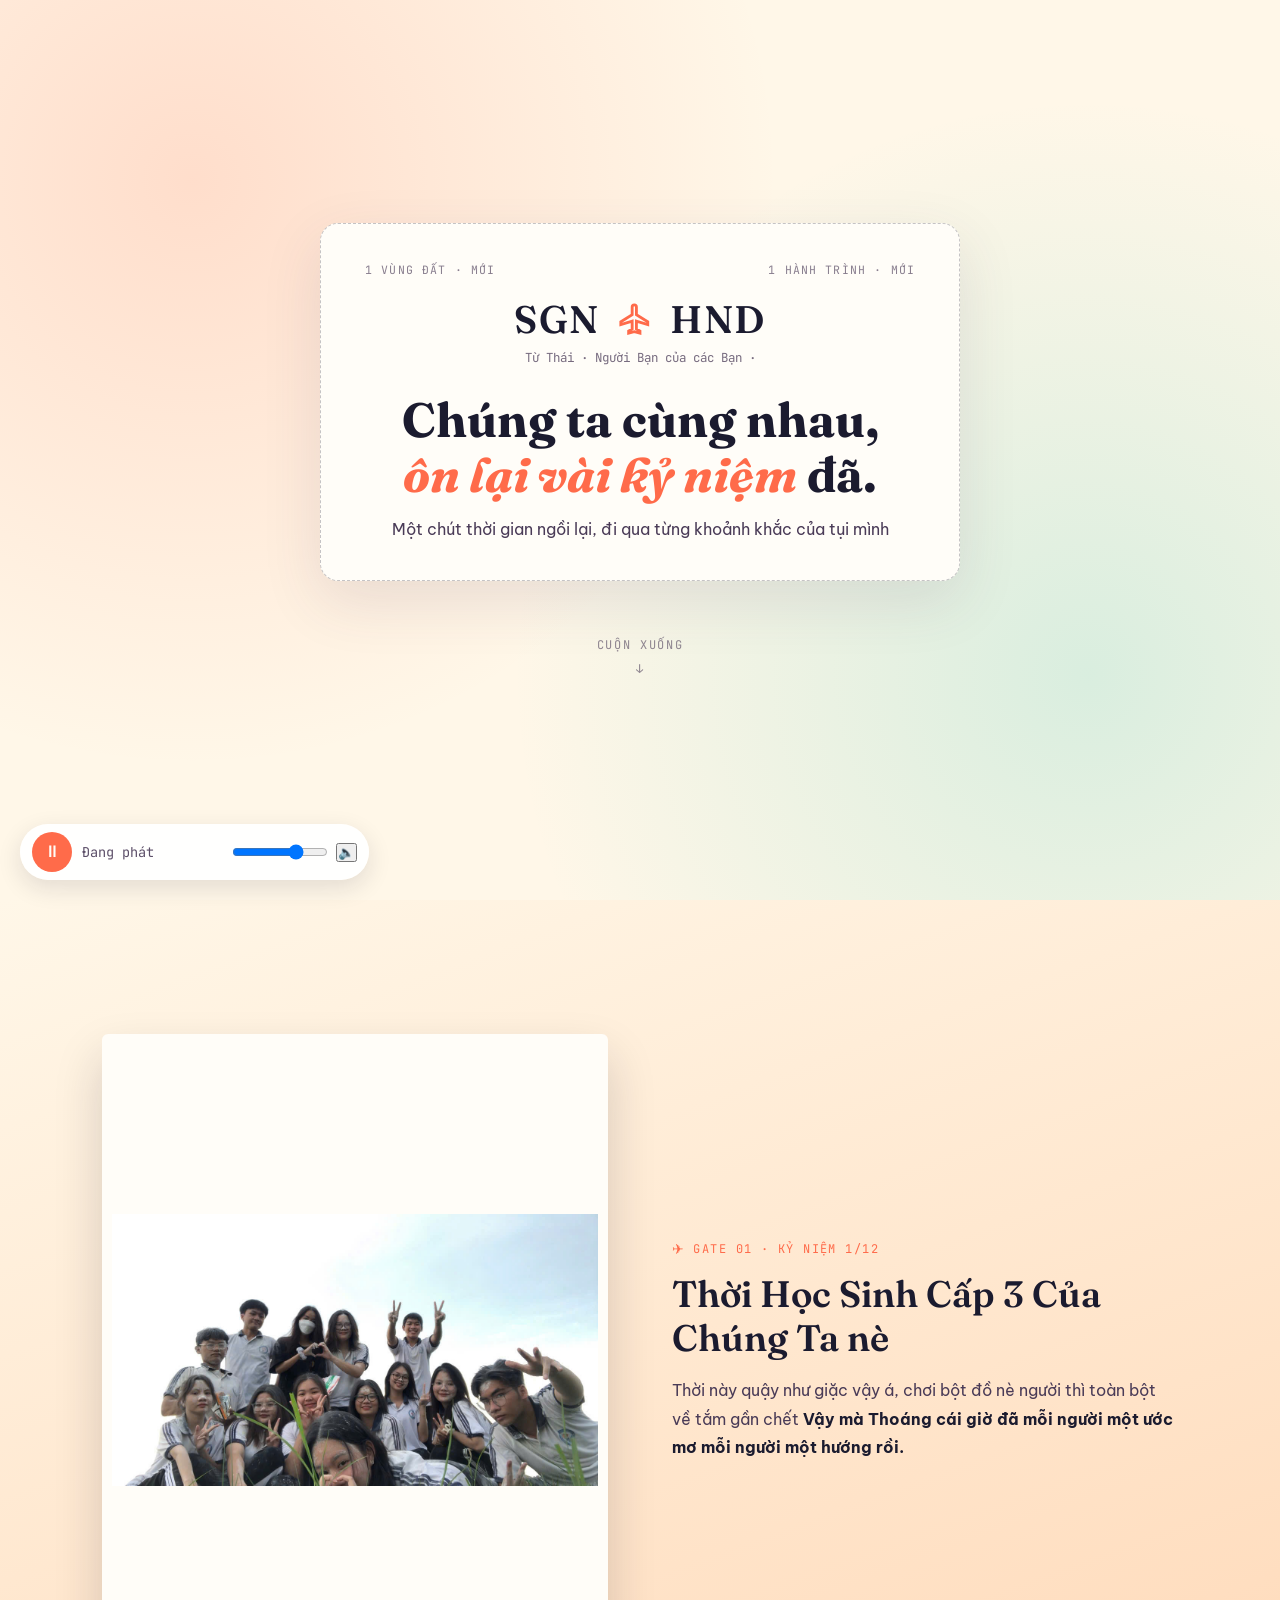
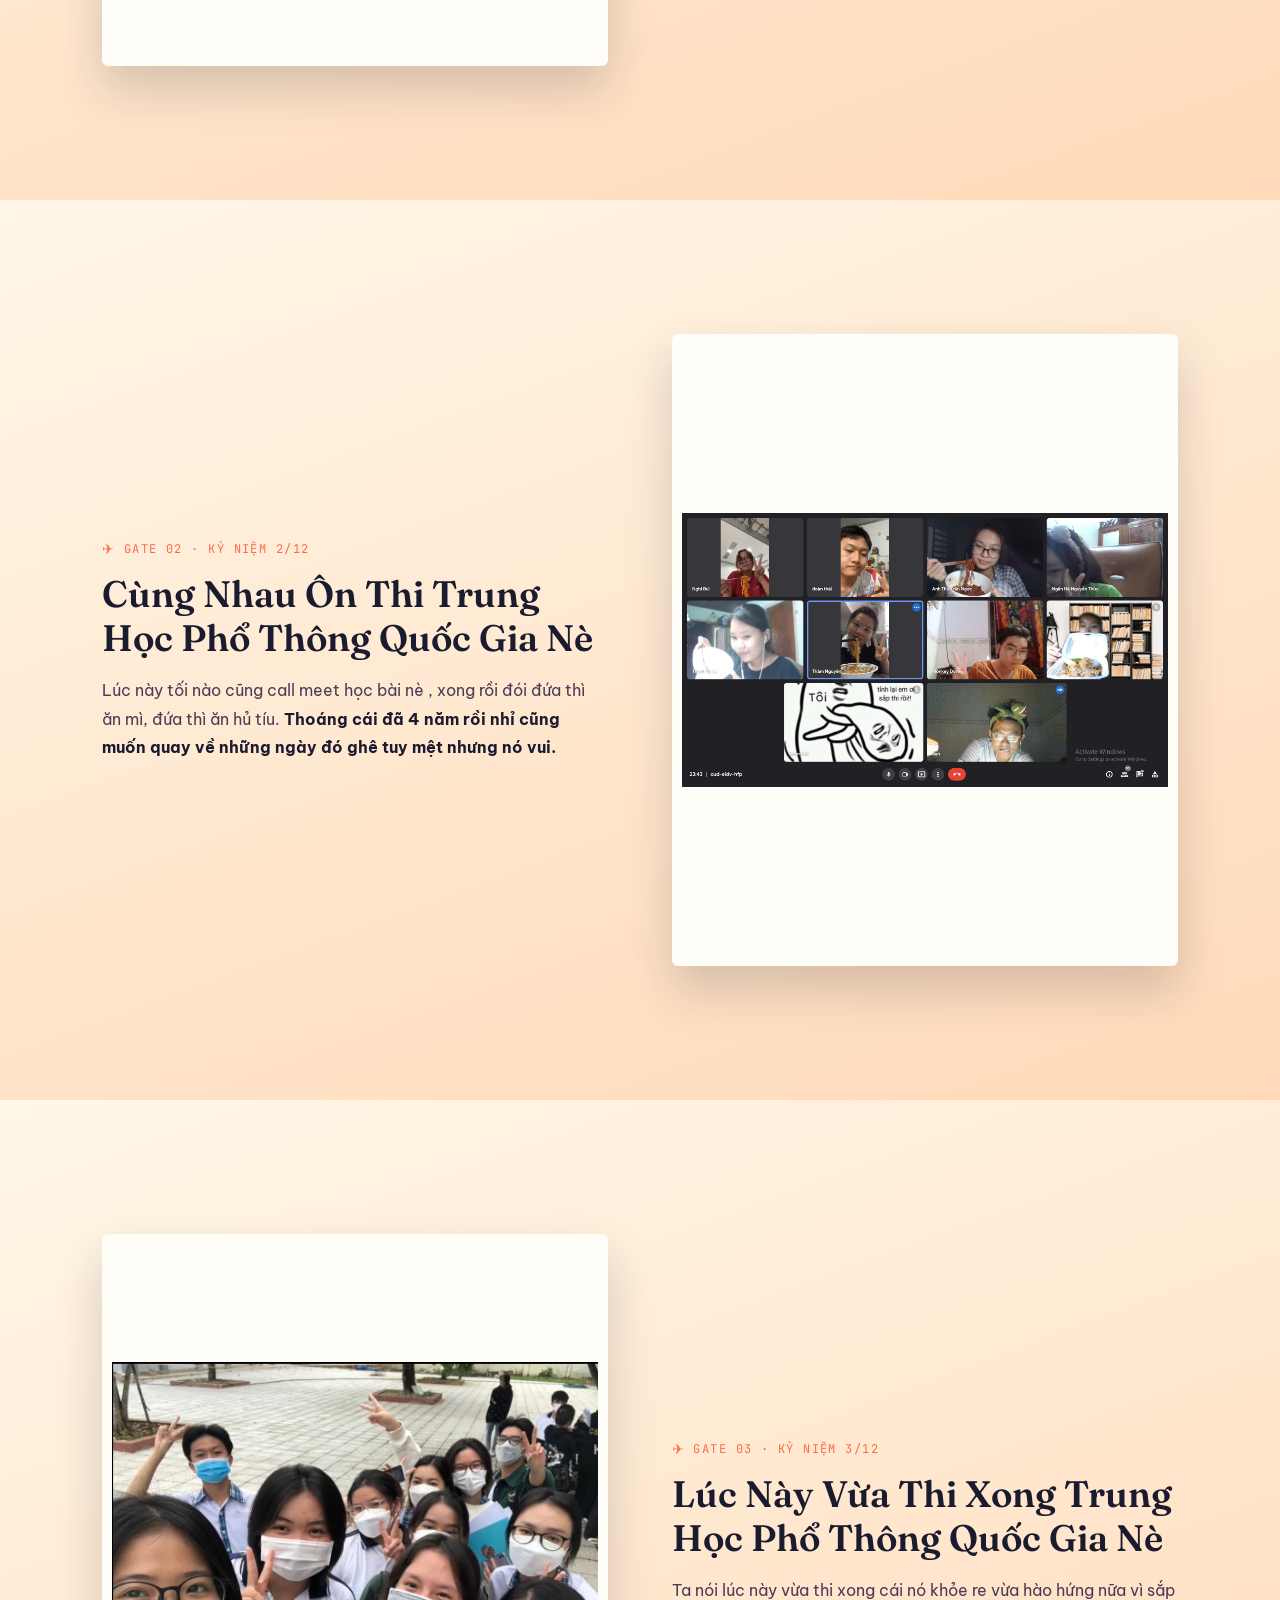
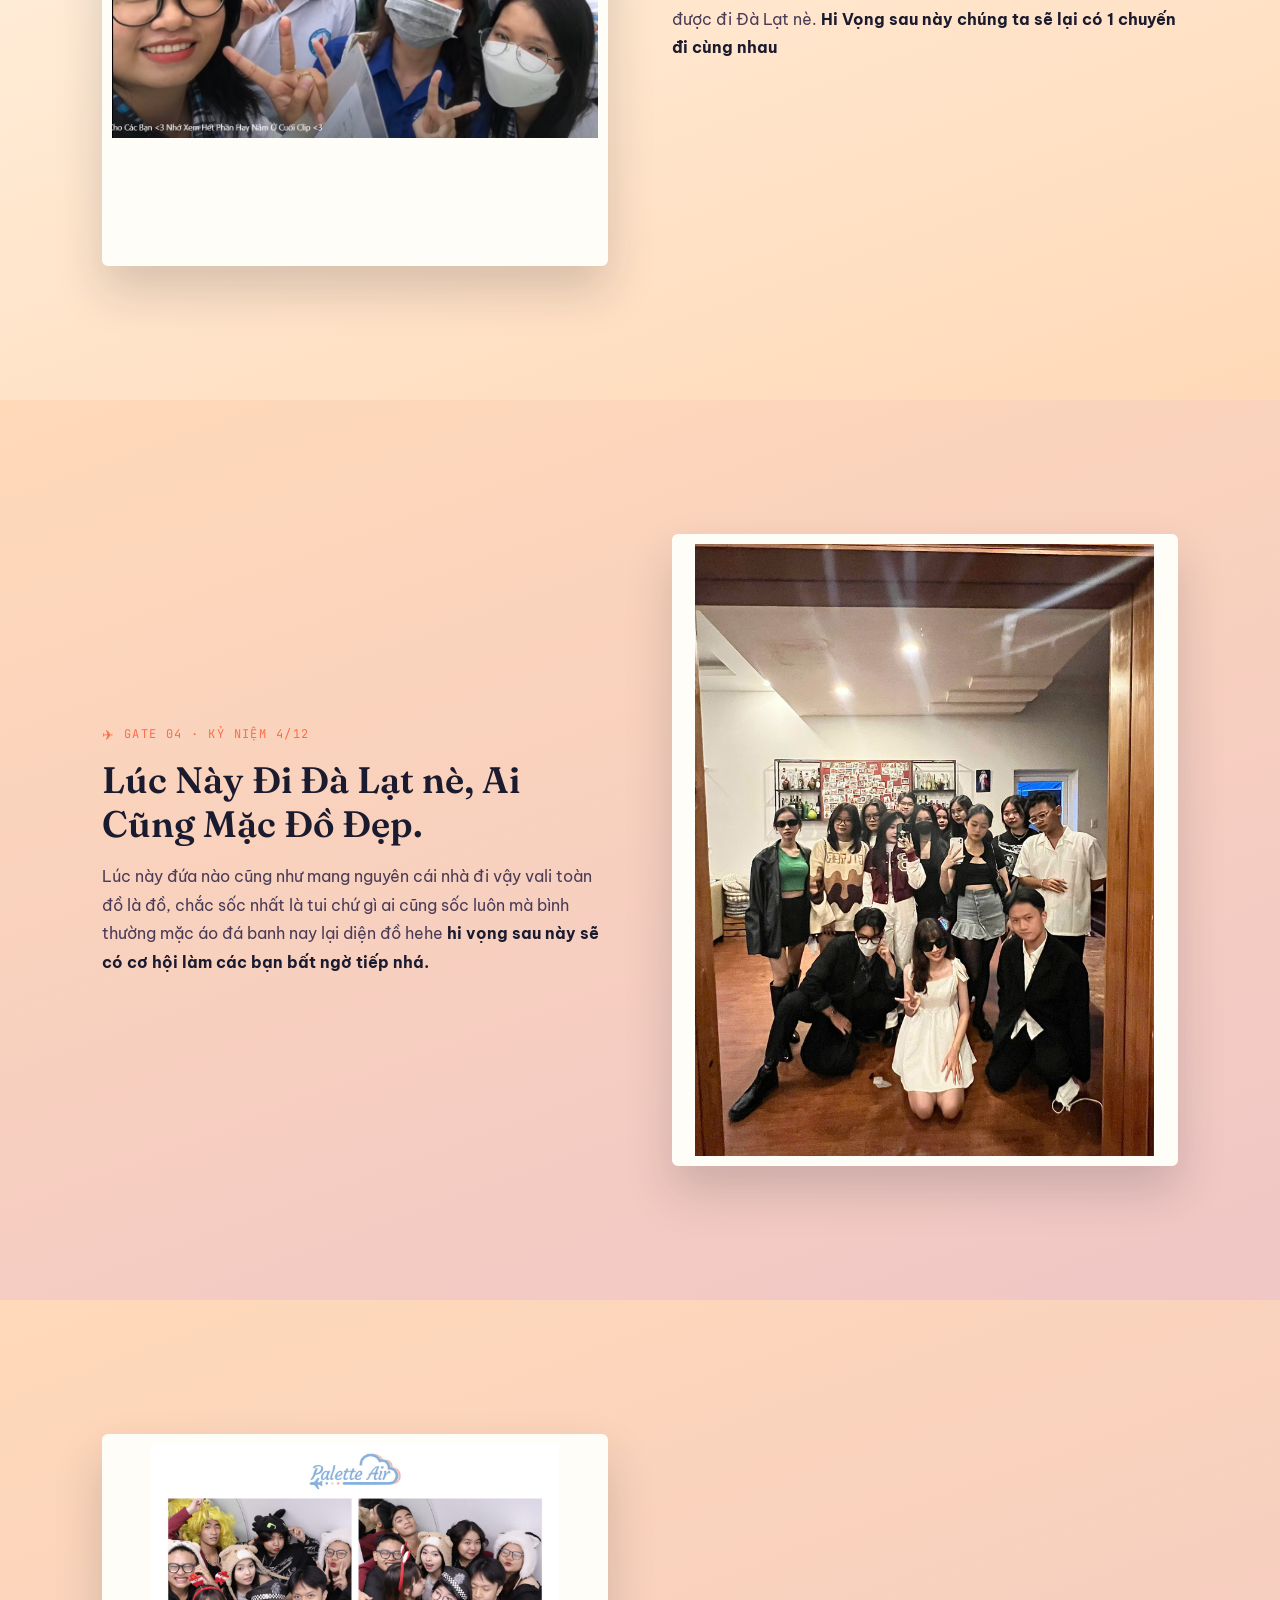
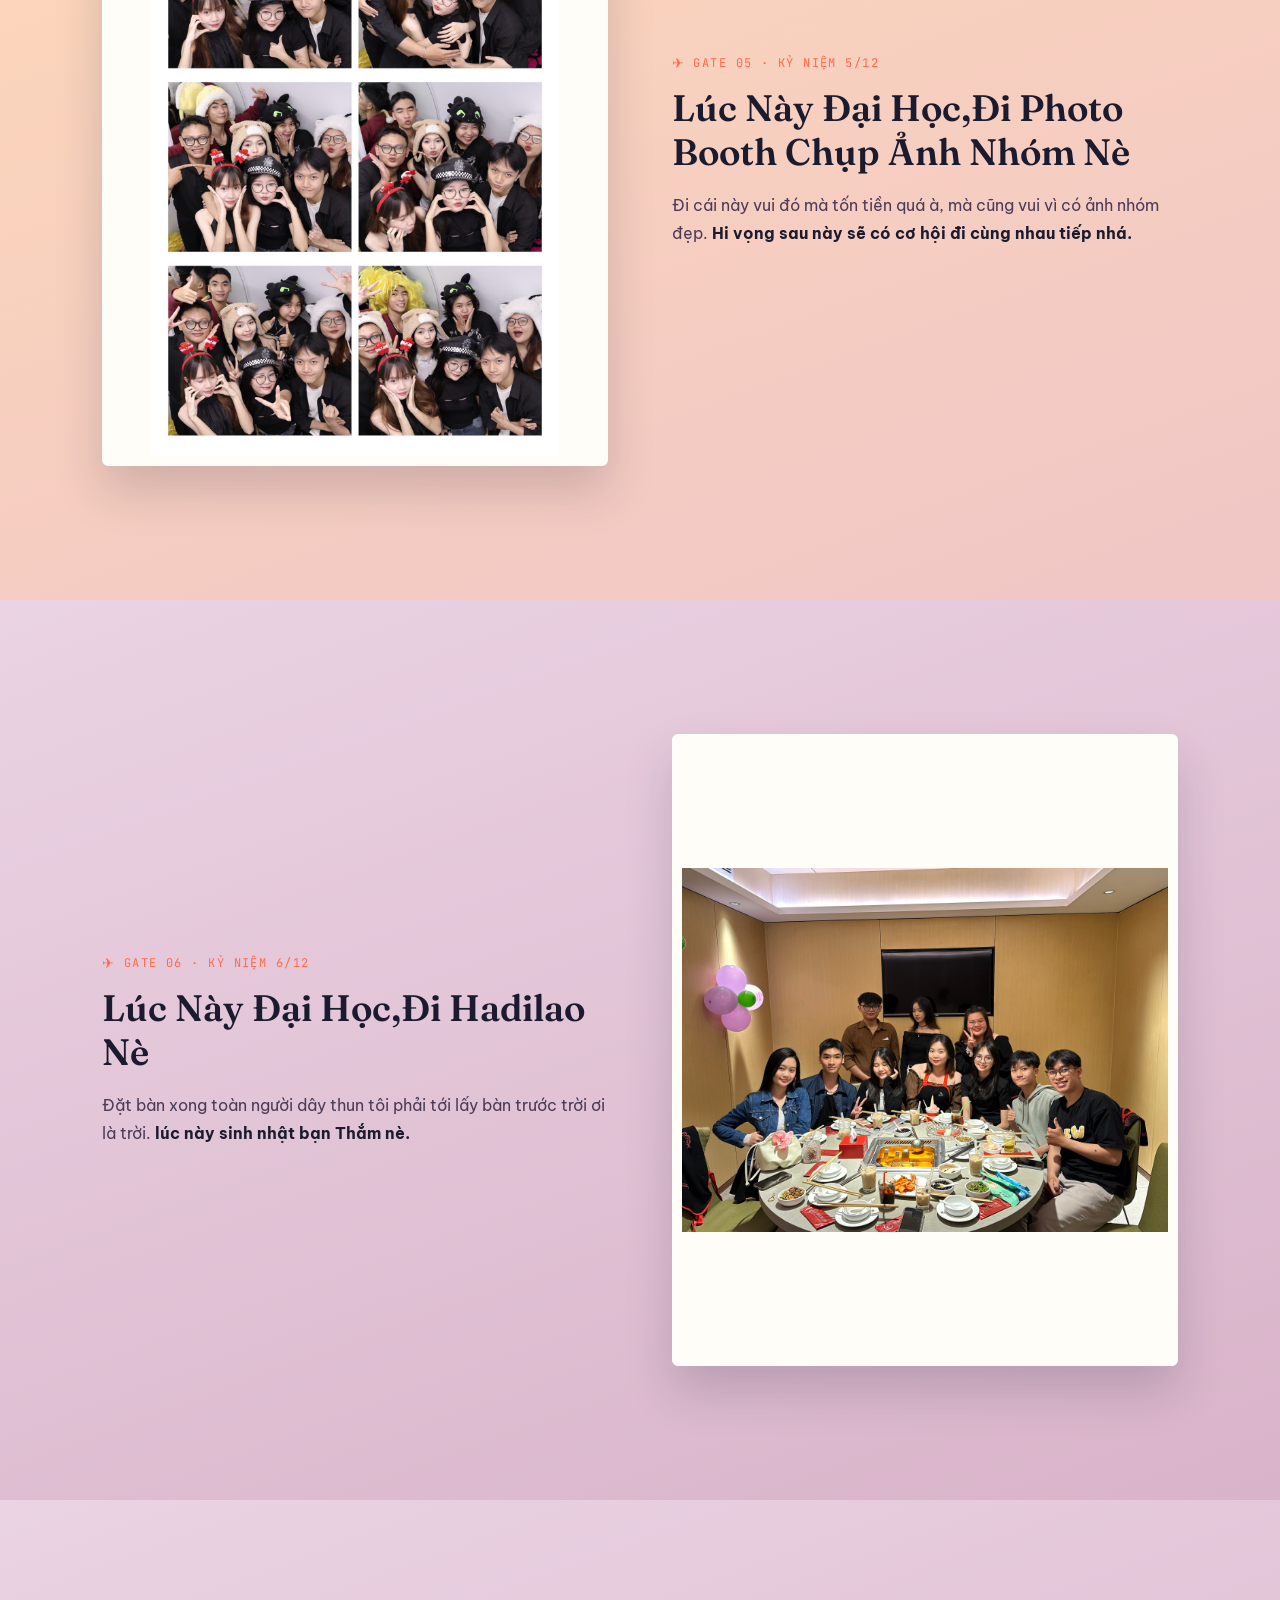
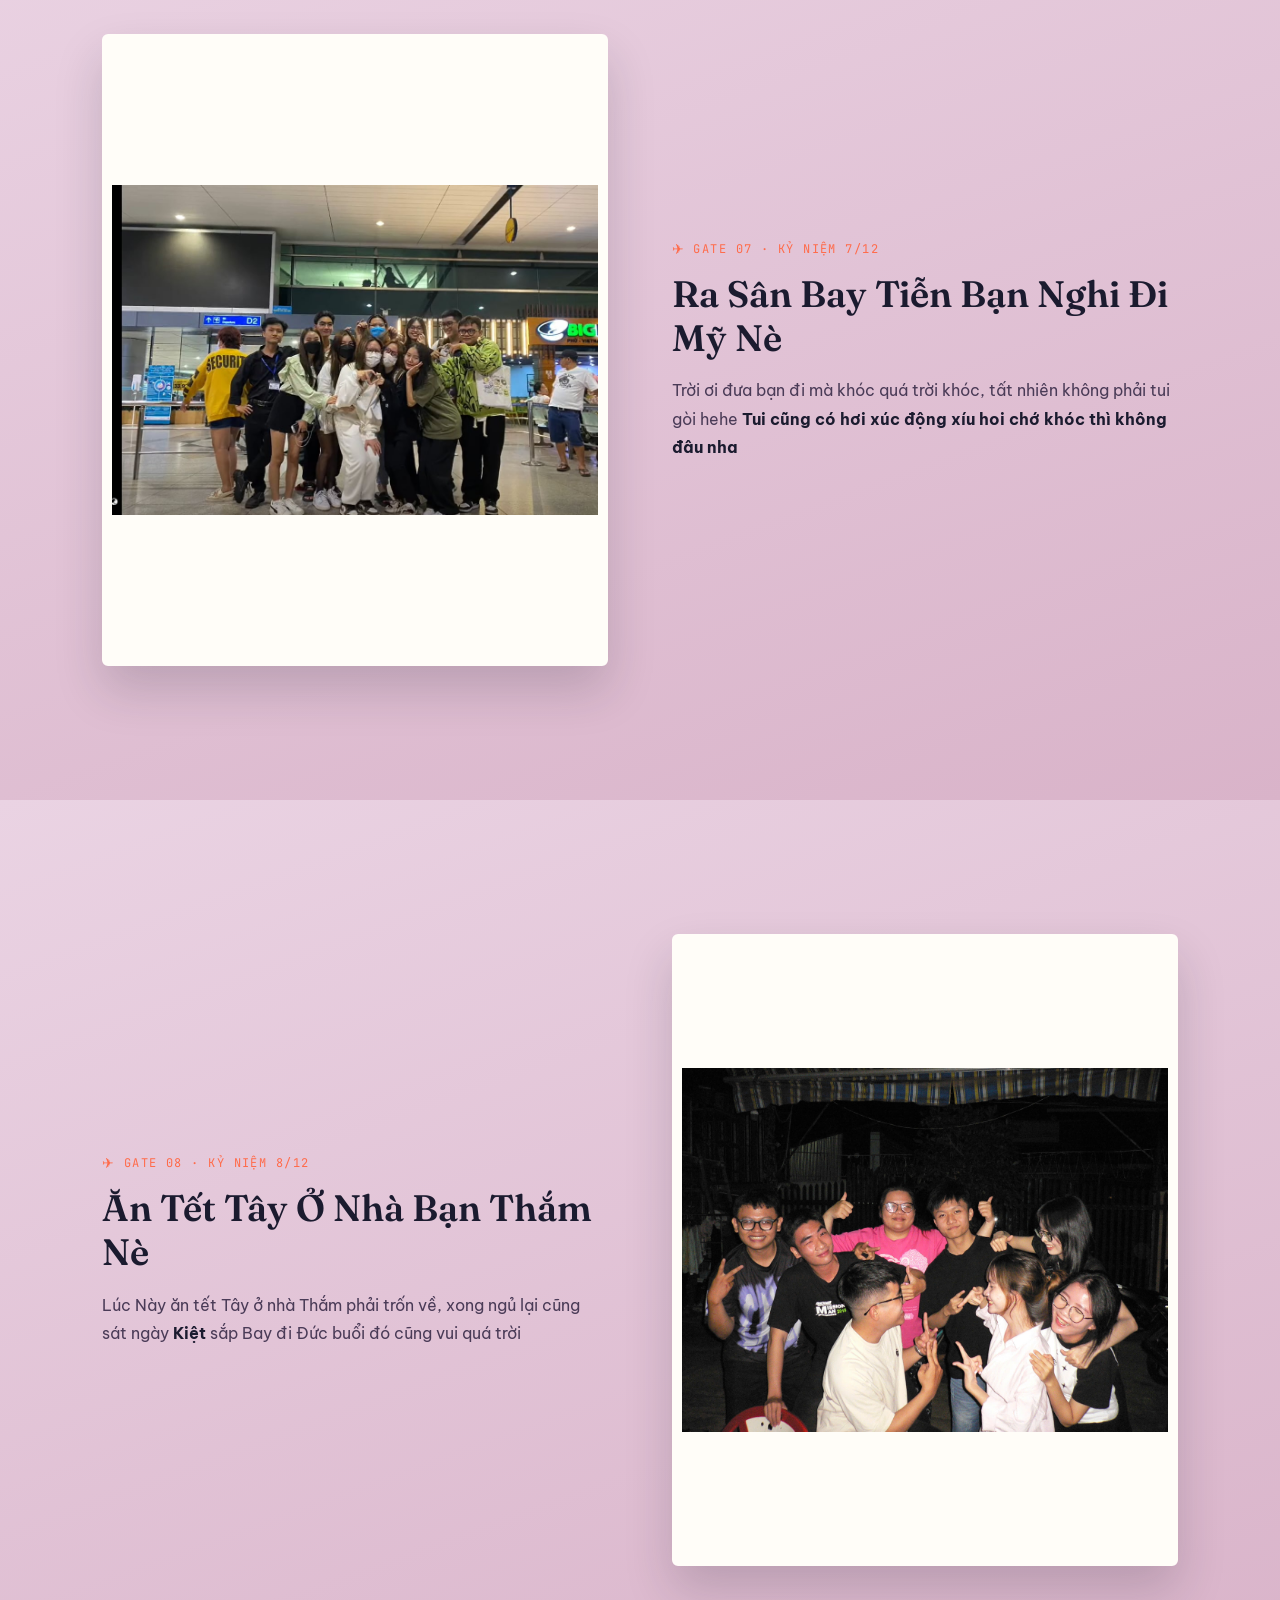
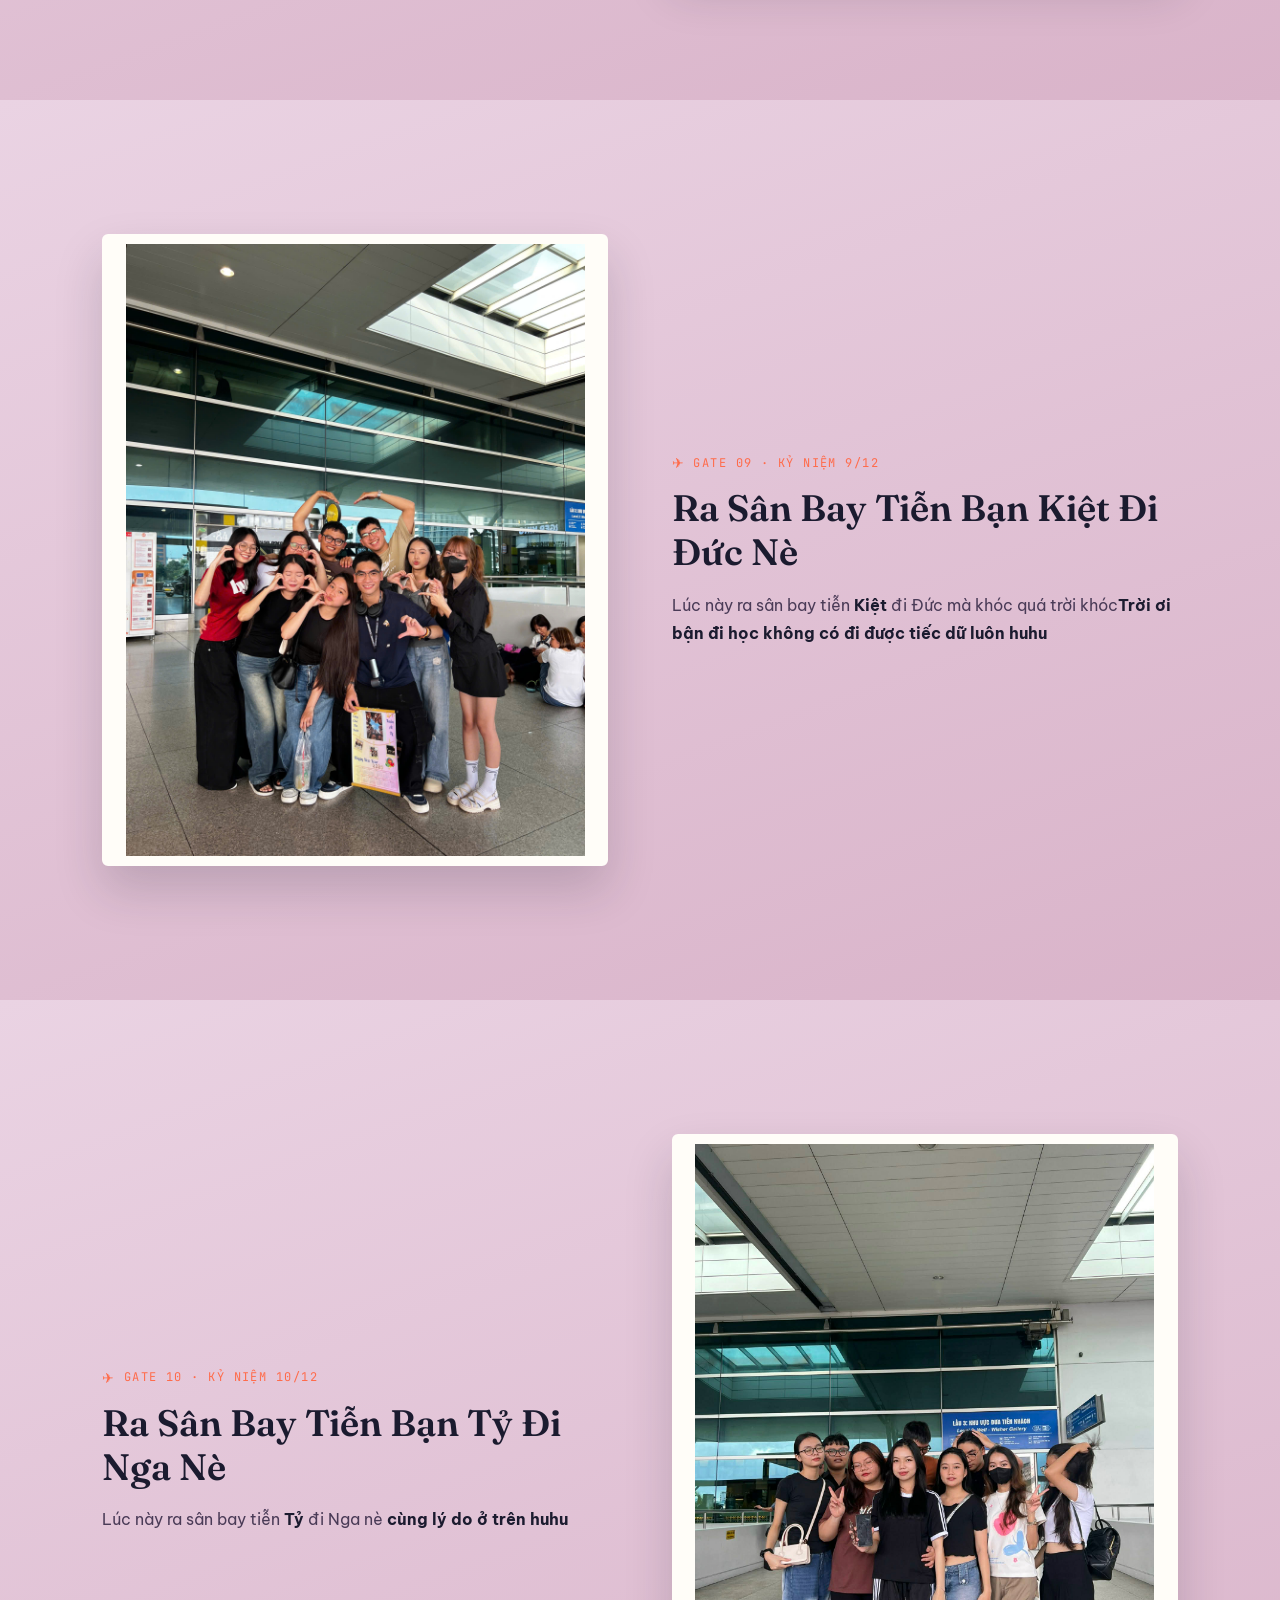
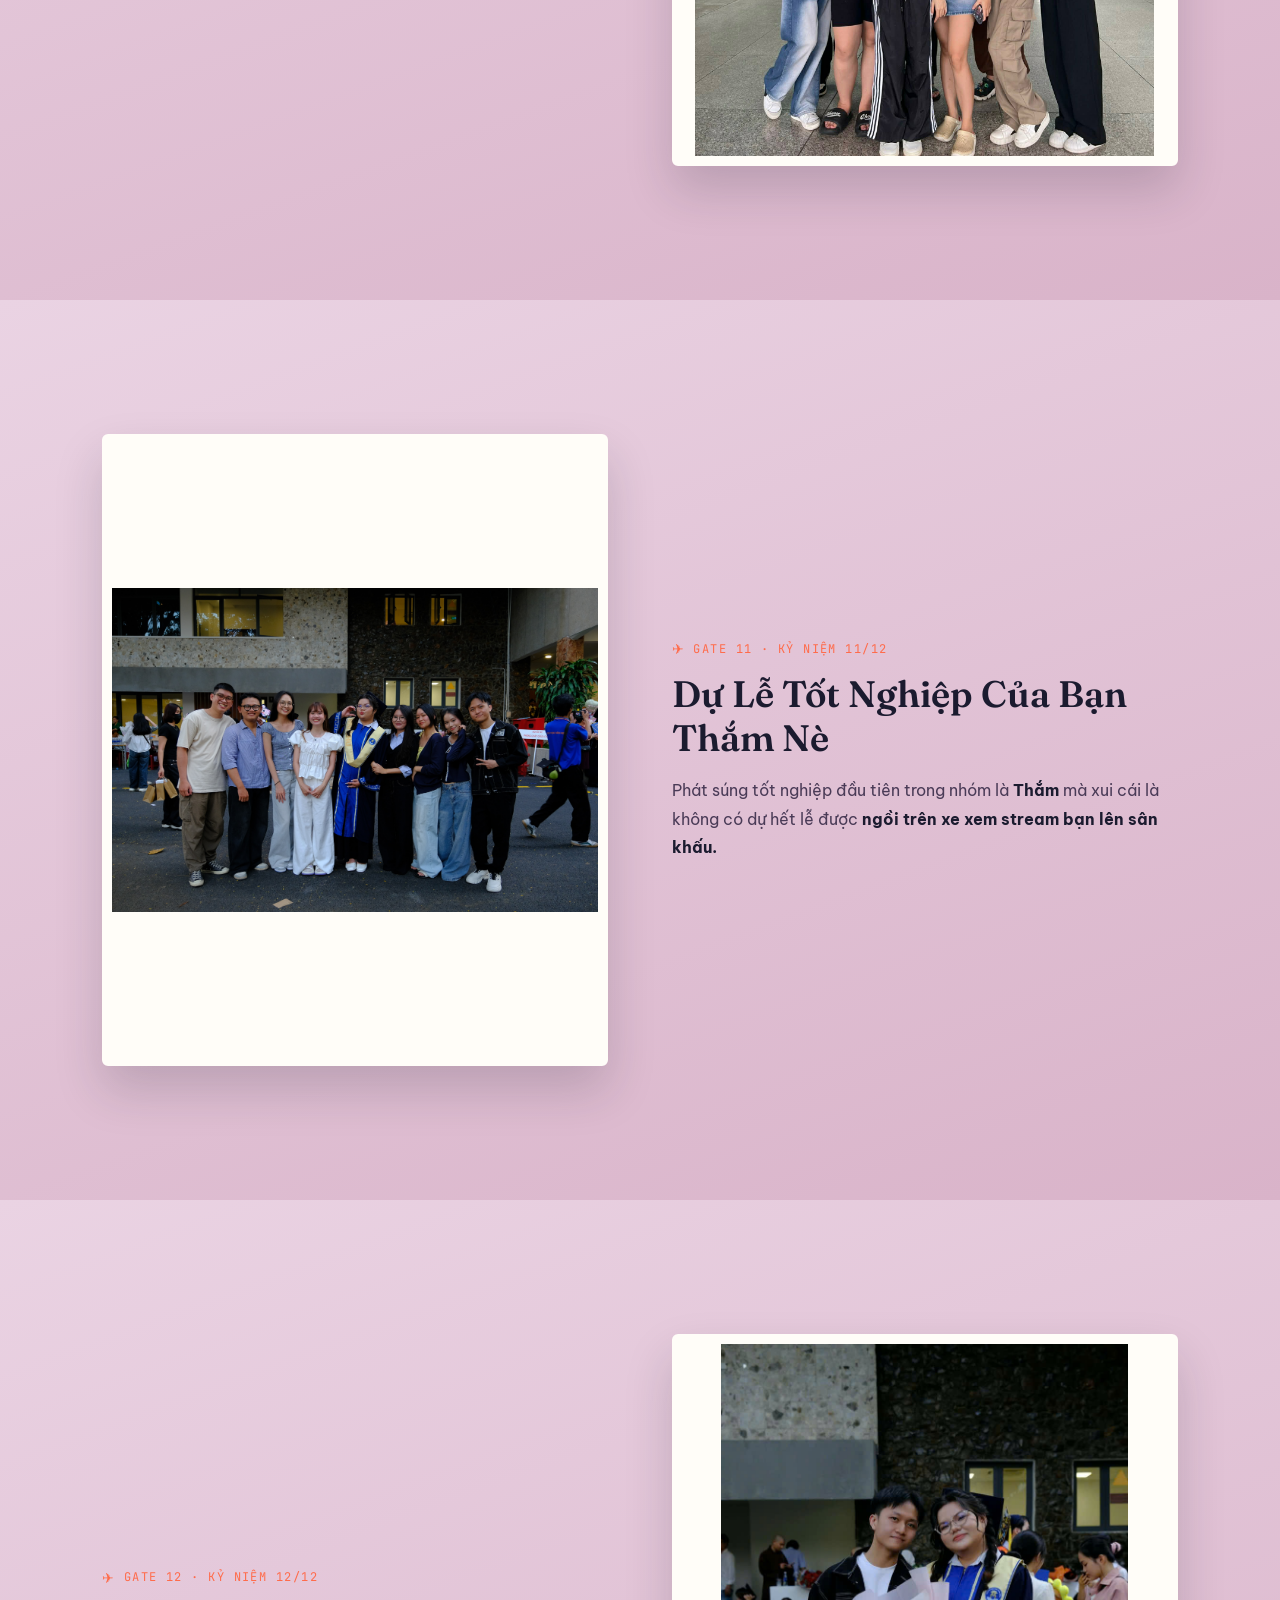
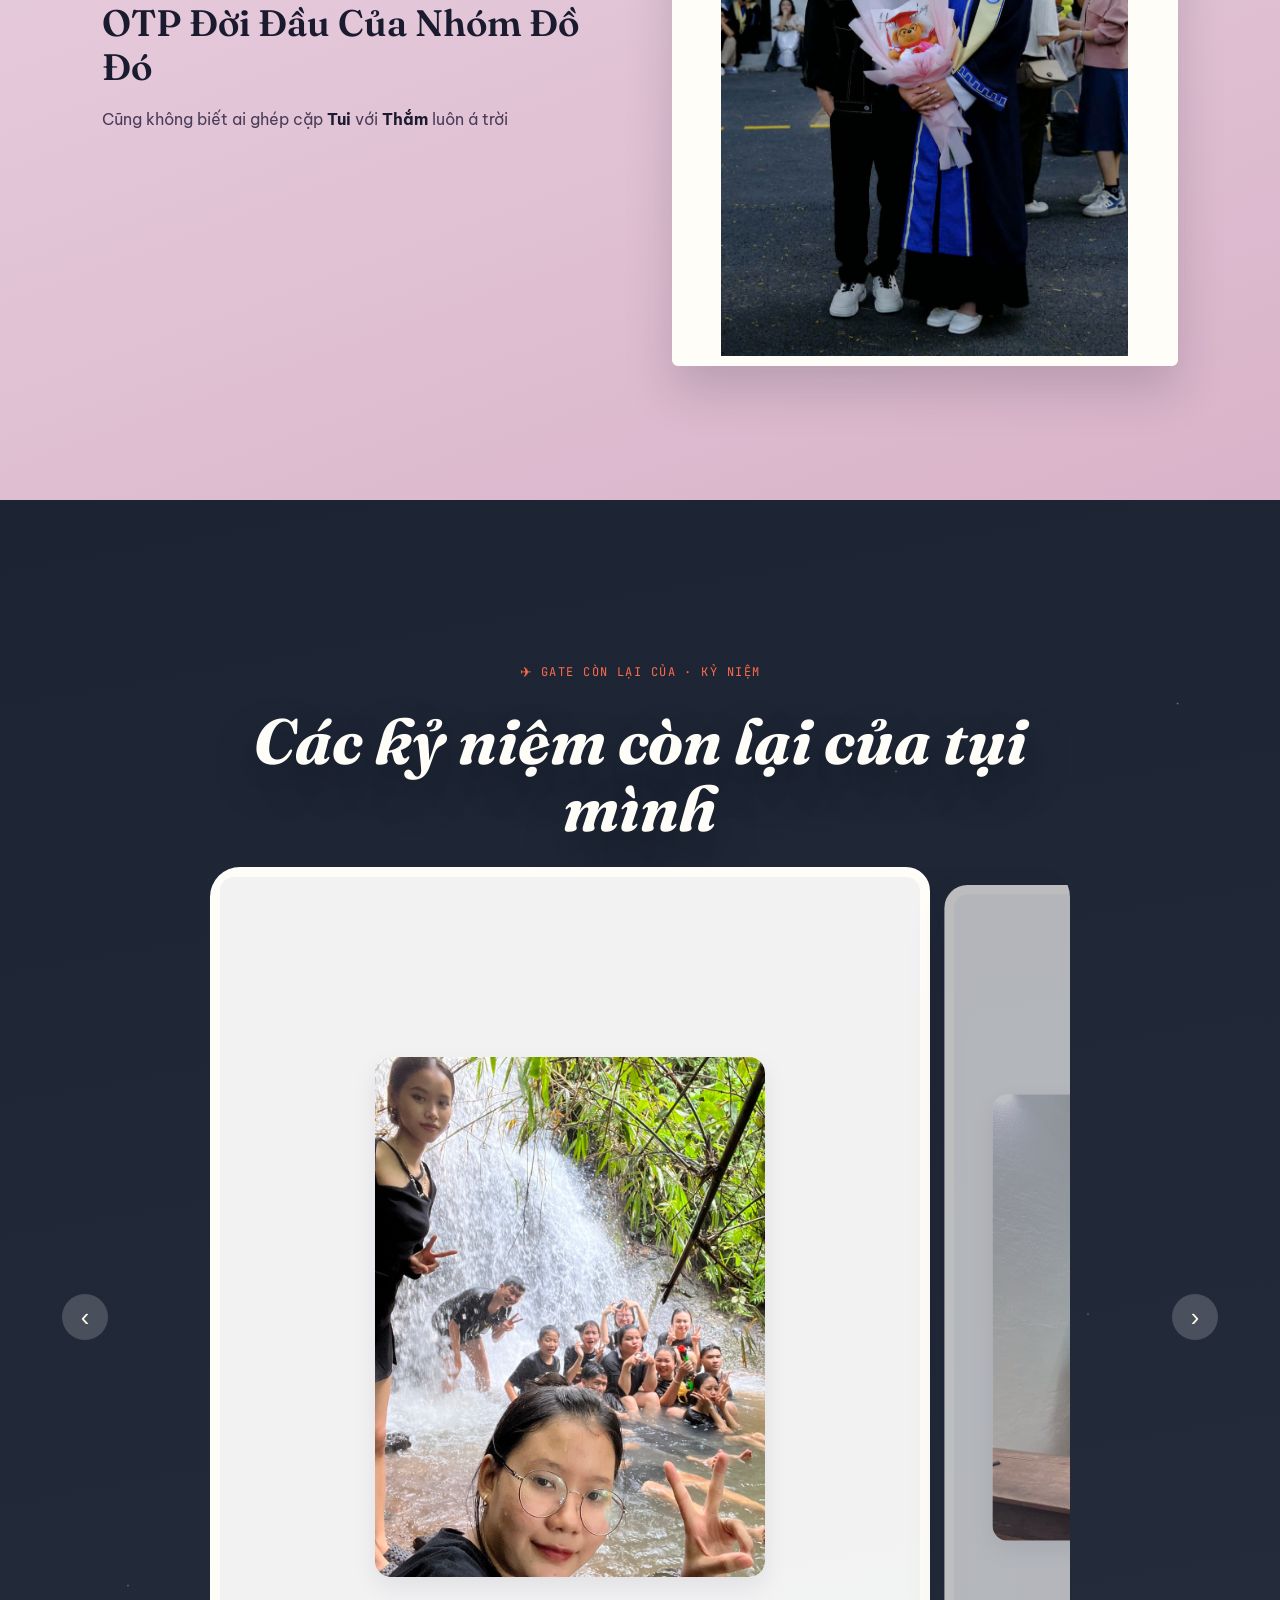
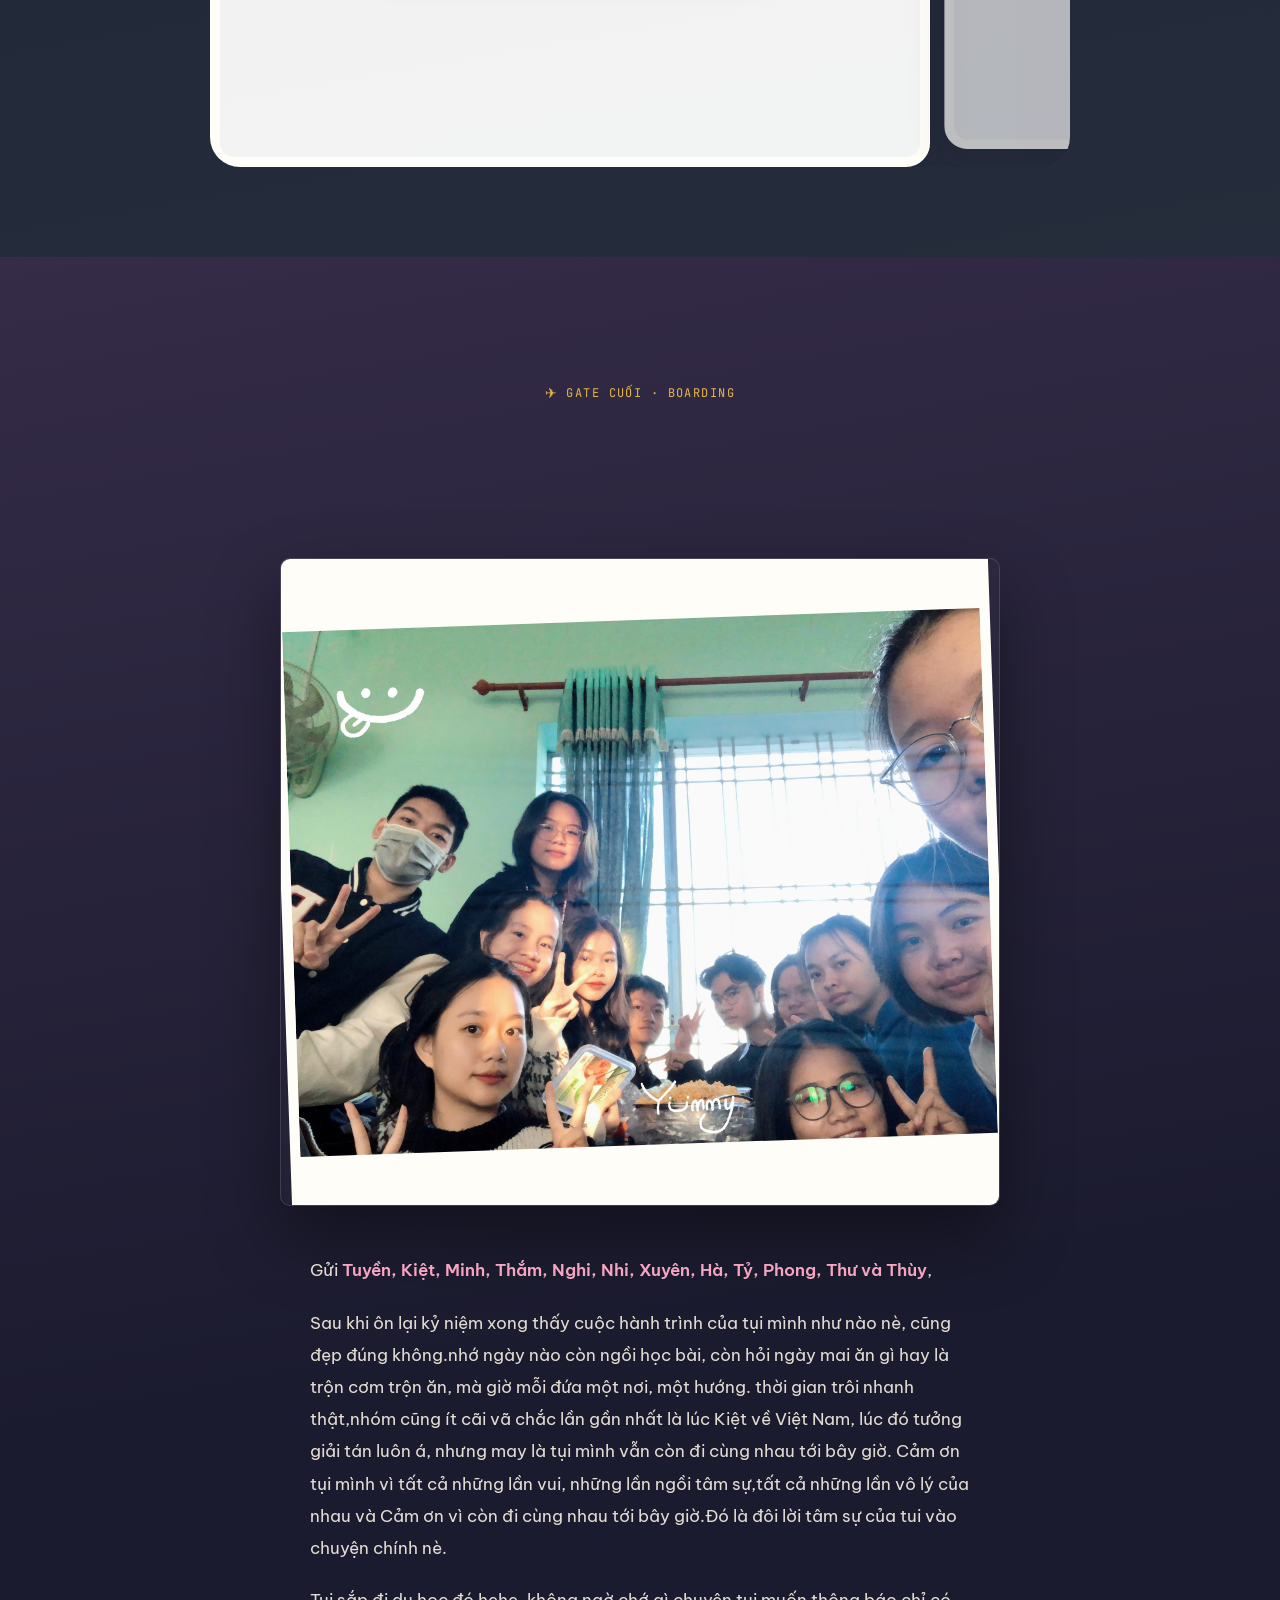
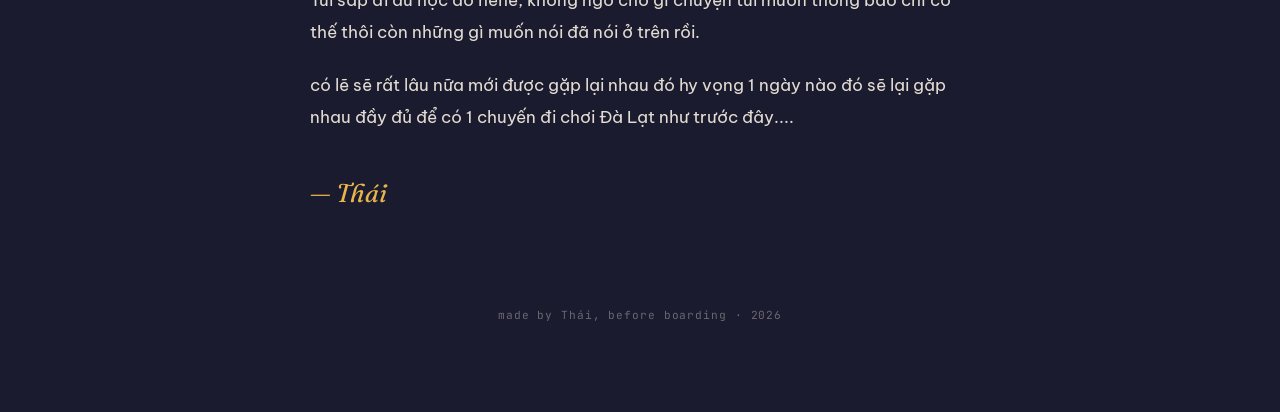
==== commit d57639c4: "second commit" ====
--- a/index.html
+++ b/index.html
@@ -3,11 +3,14 @@
 <head>
 <meta charset="UTF-8">
 <meta name="viewport" content="width=device-width, initial-scale=1.0">
-<title>Trước khi Thái lên đường ✈️</title>
+<title>Một Món Quà Nhỏ Từ Tui ✈️</title>
+<link rel="icon" type="image/png" href="favicon.jpg">
+
 <link rel="preconnect" href="https://fonts.googleapis.com">
 <link rel="preconnect" href="https://fonts.gstatic.com" crossorigin>
   <link href="https://fonts.googleapis.com/css2?family=Fraunces:ital,opsz,wght@0,9..144,400;0,9..144,600;0,9..144,700;1,9..144,500&family=Be+Vietnam+Pro:wght@300;400;500;600;700;800&family=JetBrains+Mono:wght@400;500;600&display=swap" rel="stylesheet">
   <link rel="stylesheet" href="styles.css">
+
 </head>
 <body>
 
@@ -76,7 +79,7 @@
 
   <div class="letter reveal">
     <p>Gửi <span class="names">Tuyền, Kiệt, Minh, Thắm, Nghi, Nhi, Xuyên, Hà, Tỷ, Phong, Thư và Thùy</span>,</p>
-    <p>Sau khi ôn lại kỷ niệm xong thấy cuộc hành trình của tụi mình như nào nè, cũng đẹp đúng không.nhớ ngày nào còn ngồi học bài, còn hỏi ngày mai ăn gì, mà giờ mỗi đứa một nơi, một hướng.
+    <p>Sau khi ôn lại kỷ niệm xong thấy cuộc hành trình của tụi mình như nào nè, cũng đẹp đúng không.nhớ ngày nào còn ngồi học bài, còn hỏi ngày mai ăn gì hay là trộn cơm trộn ăn, mà giờ mỗi đứa một nơi, một hướng.
        thời gian trôi nhanh thật,nhóm cũng ít cãi vã chắc lần gần nhất là lúc Kiệt về Việt Nam, lúc đó tưởng giải tán luôn á, nhưng may là tụi mình vẫn còn đi cùng nhau tới bây giờ.
        Cảm ơn tụi mình vì tất cả những lần vui, những lần ngồi tâm sự,tất cả những lần vô lý của nhau  và Cảm ơn vì còn đi cùng nhau tới bây giờ.Đó là đôi lời tâm sự của tui vào chuyện chính nè.</p>
     <p>Tui sắp đi du học đó hehe, không ngờ chớ gì chuyện tui muốn thông báo chỉ có thế thôi còn những gì muốn nói đã nói ở trên rồi.</p>
@@ -252,6 +255,62 @@
     type: "image",
     src: "assets/extra-10.jpg"
   },
+   {
+    title: "Ảnh cuối 11",
+    type: "image",
+    src: "assets/extra-11.jpg"
+  },
+  {
+    title: "Ảnh cuối 12",
+    type: "image",
+    src: "assets/extra-12.jpg"
+  },
+  {
+    title: "Ảnh cuối 13",
+    type: "image",
+    src: "assets/extra-13.jpg"
+  },
+   {
+    title: "Ảnh cuối 14",
+    type: "image",
+    src: "assets/extra-14.jpg"
+  },
+   {
+    title: "Ảnh cuối 15",
+    type: "image",
+    src: "assets/extra-15.jpg"
+  },
+  {
+    title: "Ảnh cuối 16",
+    type: "image",
+    src: "assets/extra-16.jpg"
+  },
+  {
+    title: "Ảnh cuối 17",
+    type: "image",
+    src: "assets/extra-17.jpg"
+  },
+  {
+    title: "Ảnh cuối 18",
+    type: "image",
+    src: "assets/extra-18.jpg"
+  },
+   {
+    title: "Ảnh cuối 19",
+    type: "image",
+    src: "assets/extra-19.jpg"
+  },
+   {
+    title: "Ảnh cuối 20",
+    type: "image",
+    src: "assets/extra-20.jpg"
+  },
+  {
+    title: "Ảnh cuối 21",
+    type: "image",
+    src: "assets/extra-21.jpg"
+  }
+
   
 
 ];
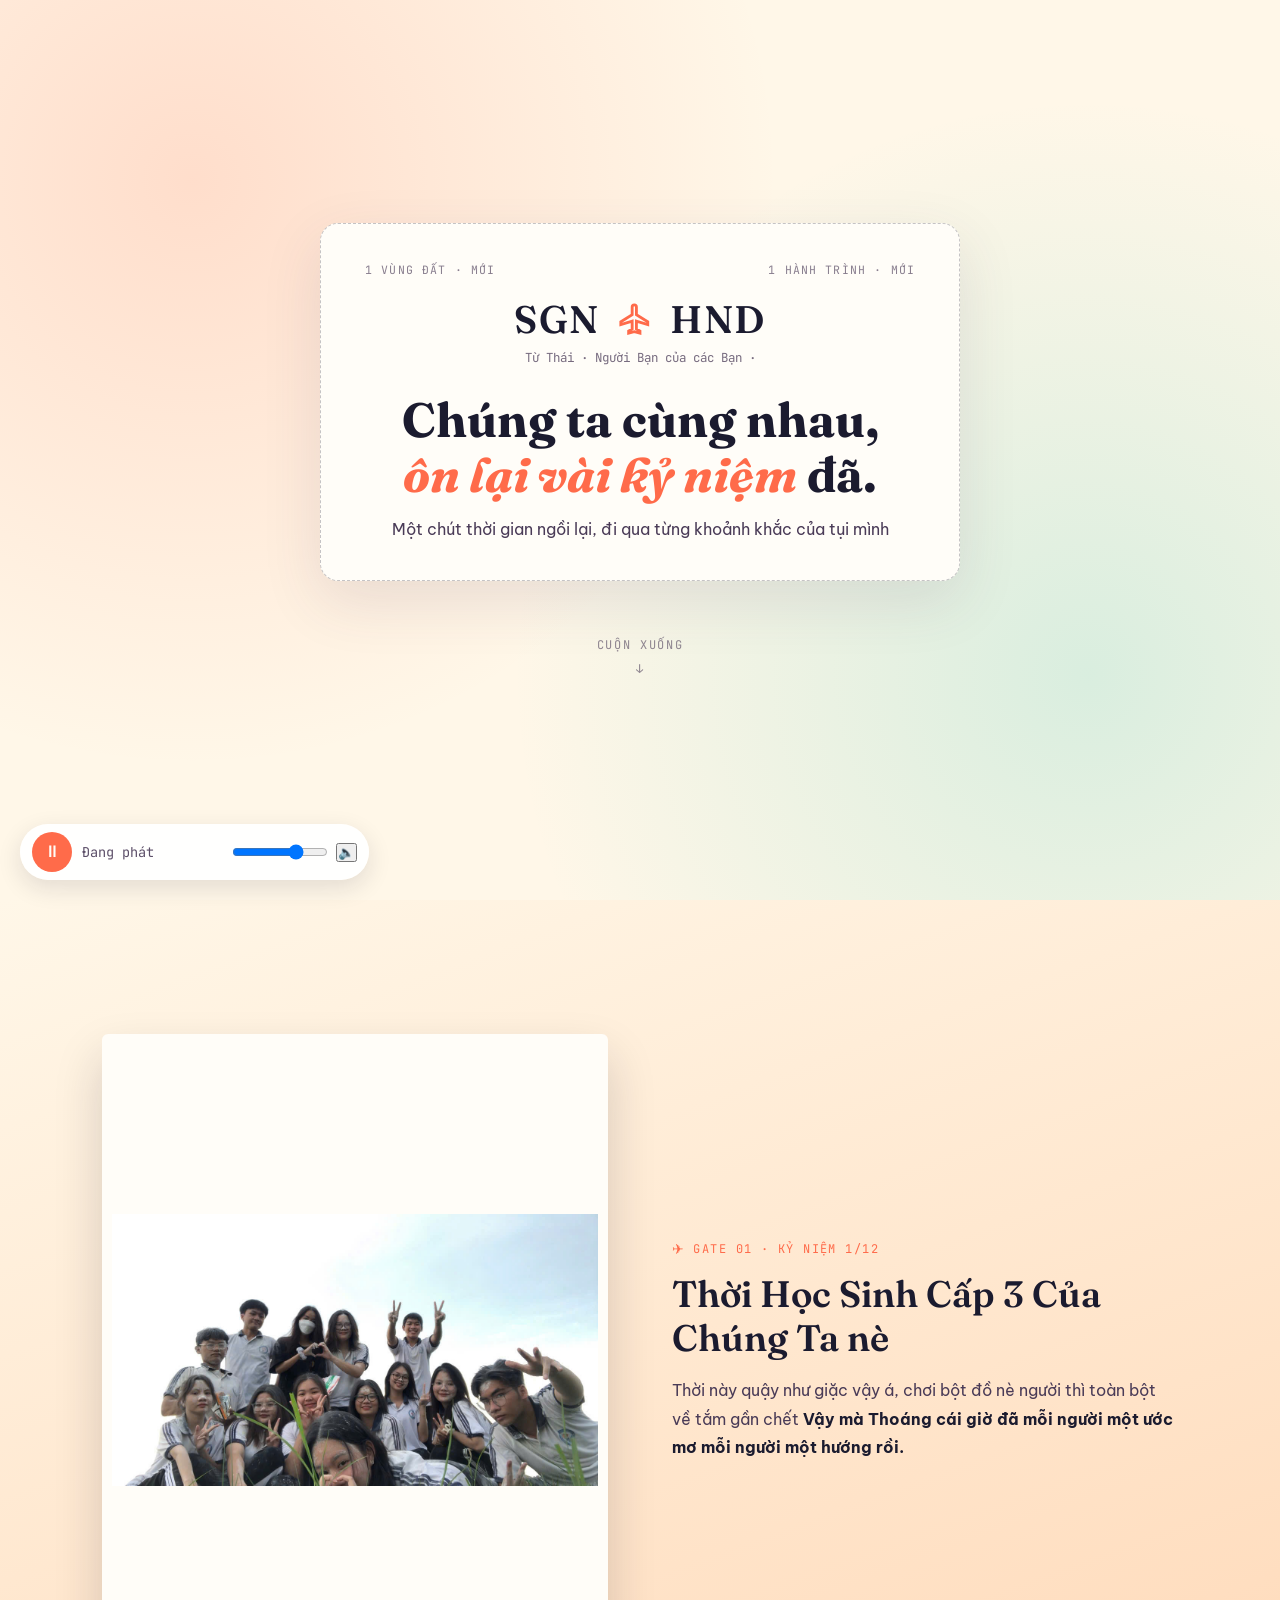
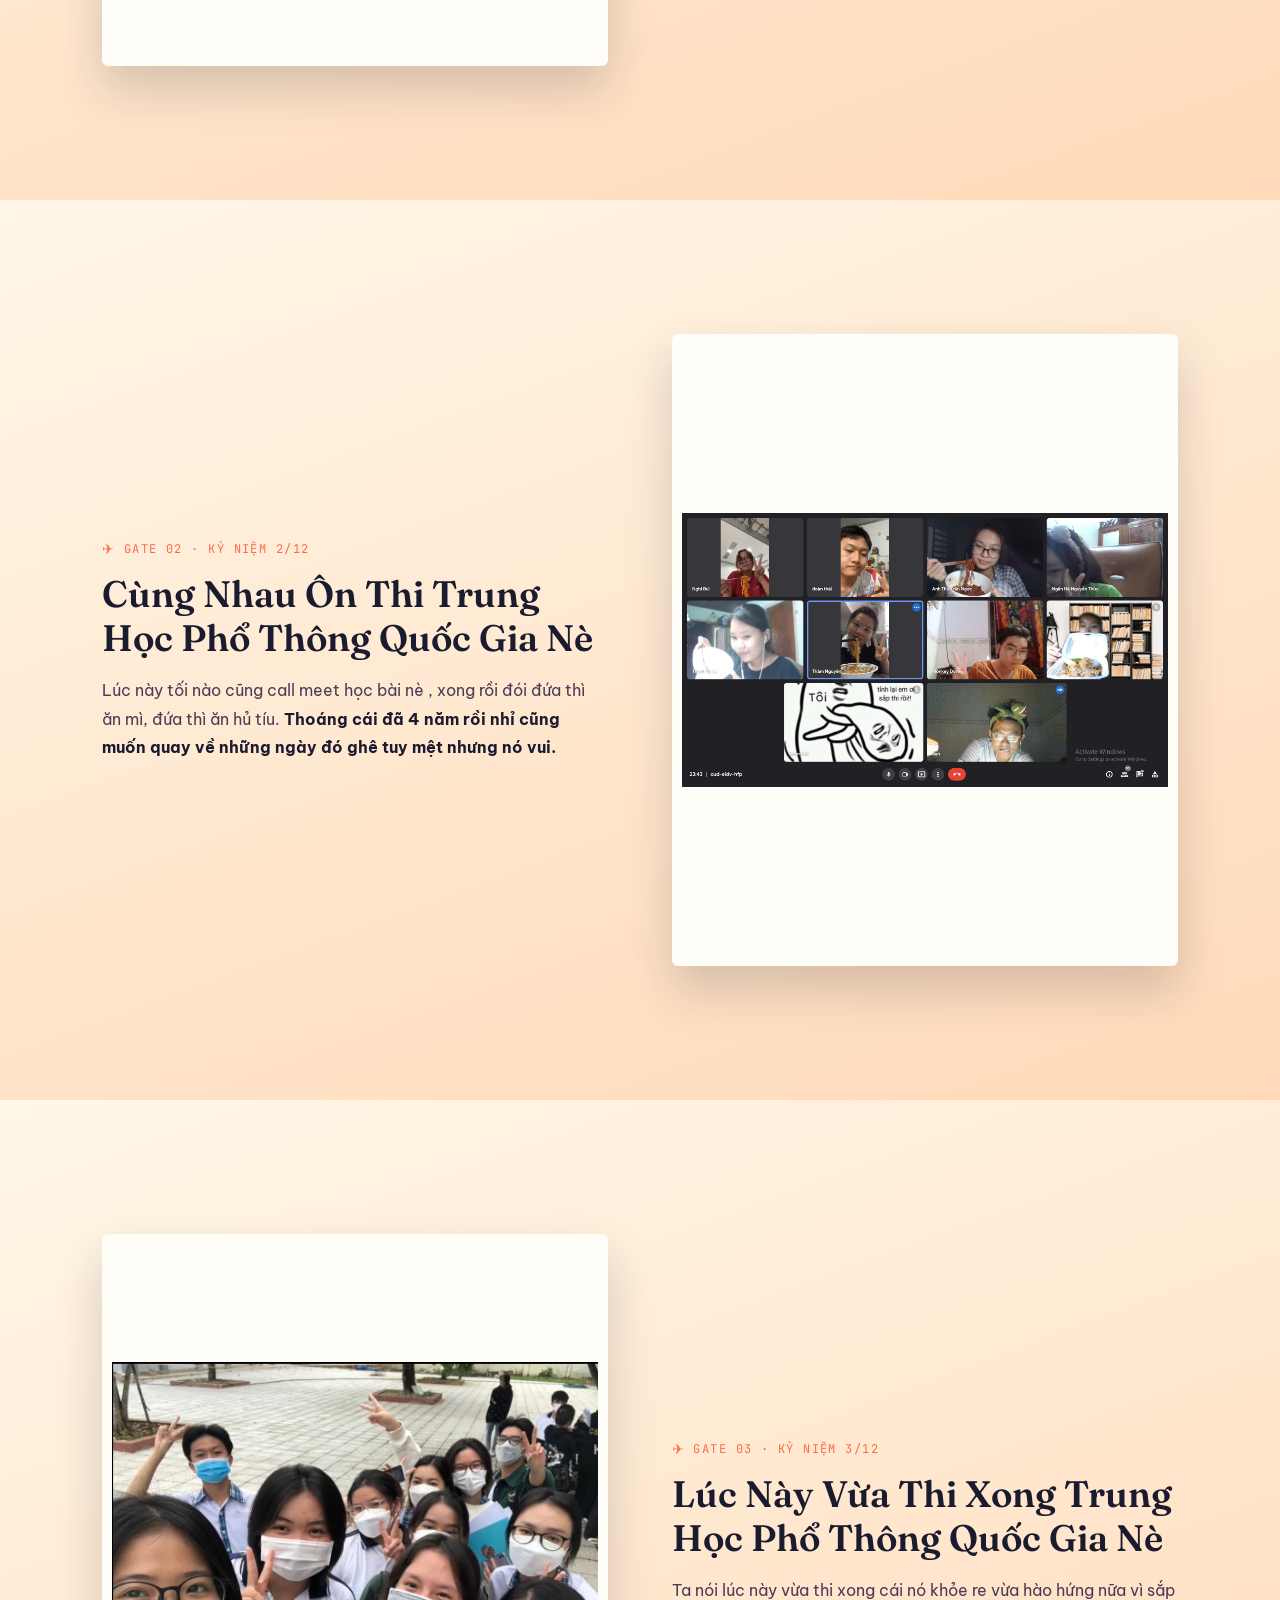
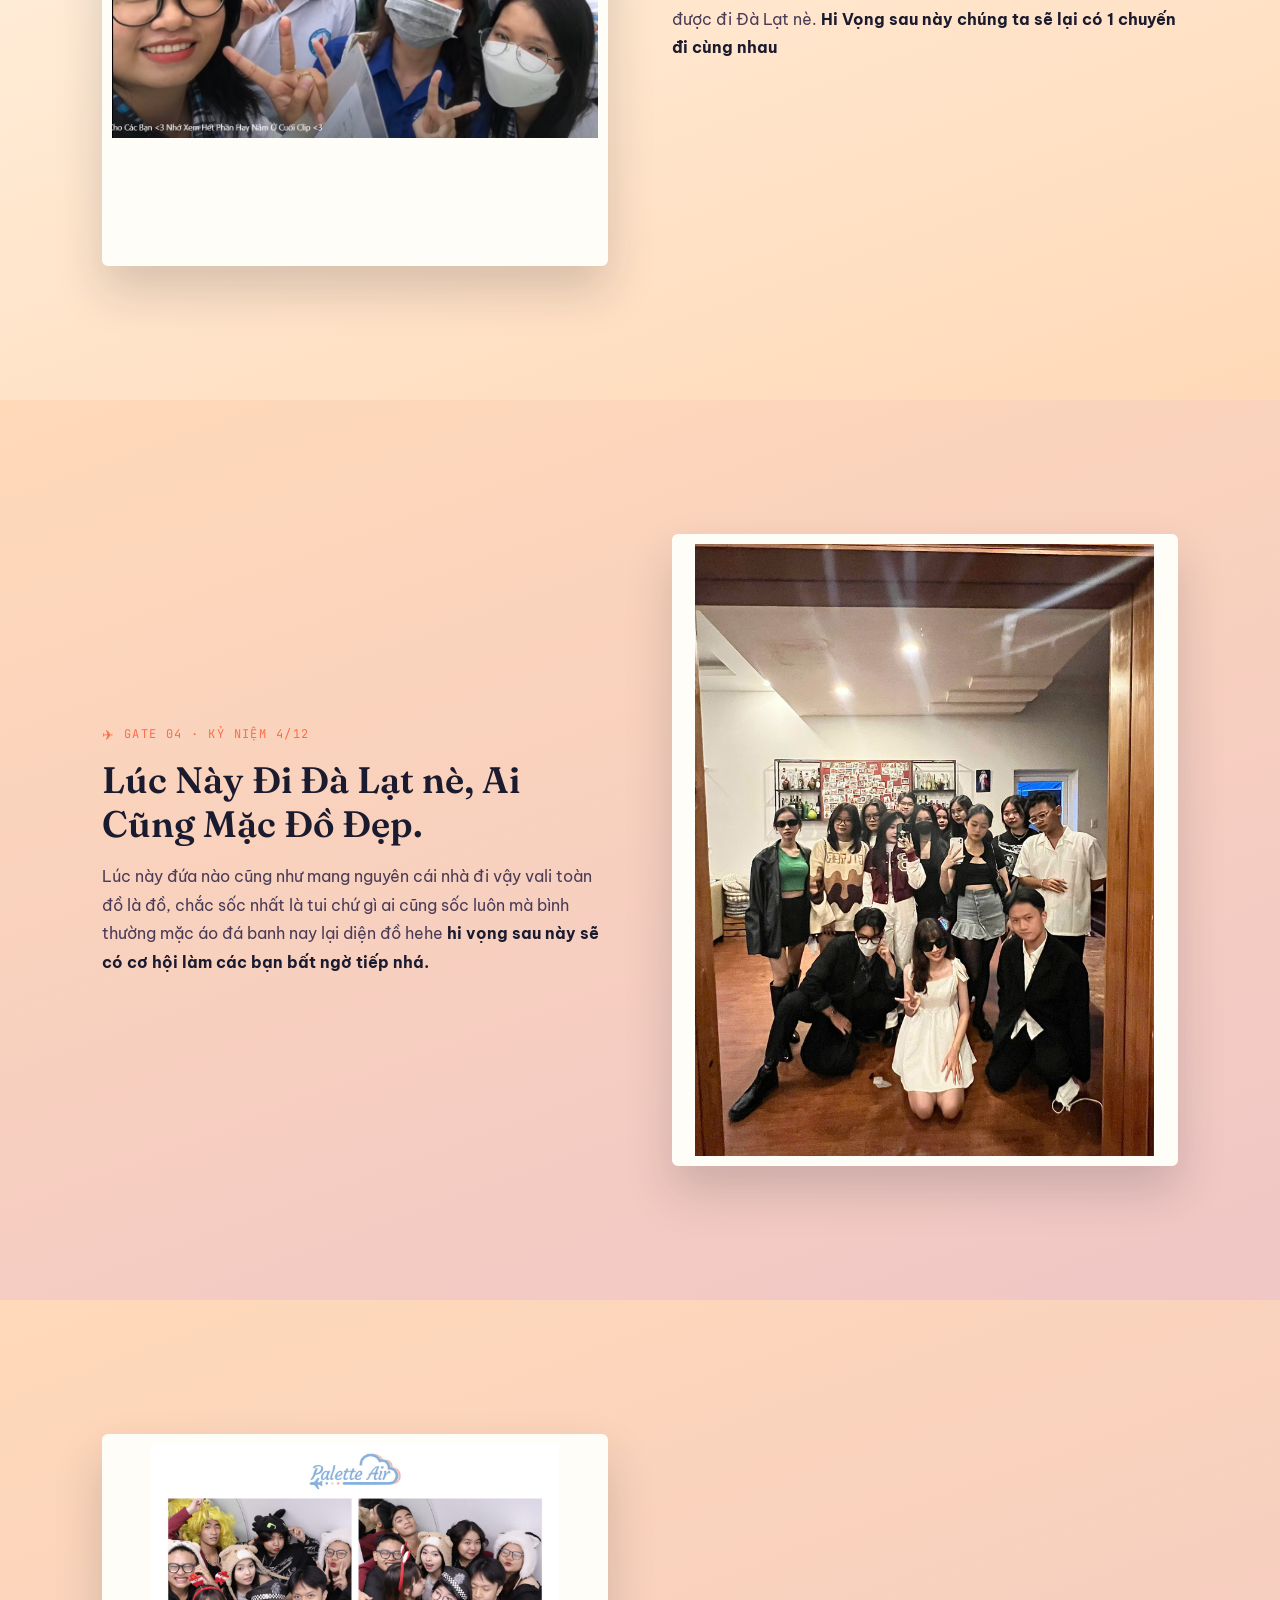
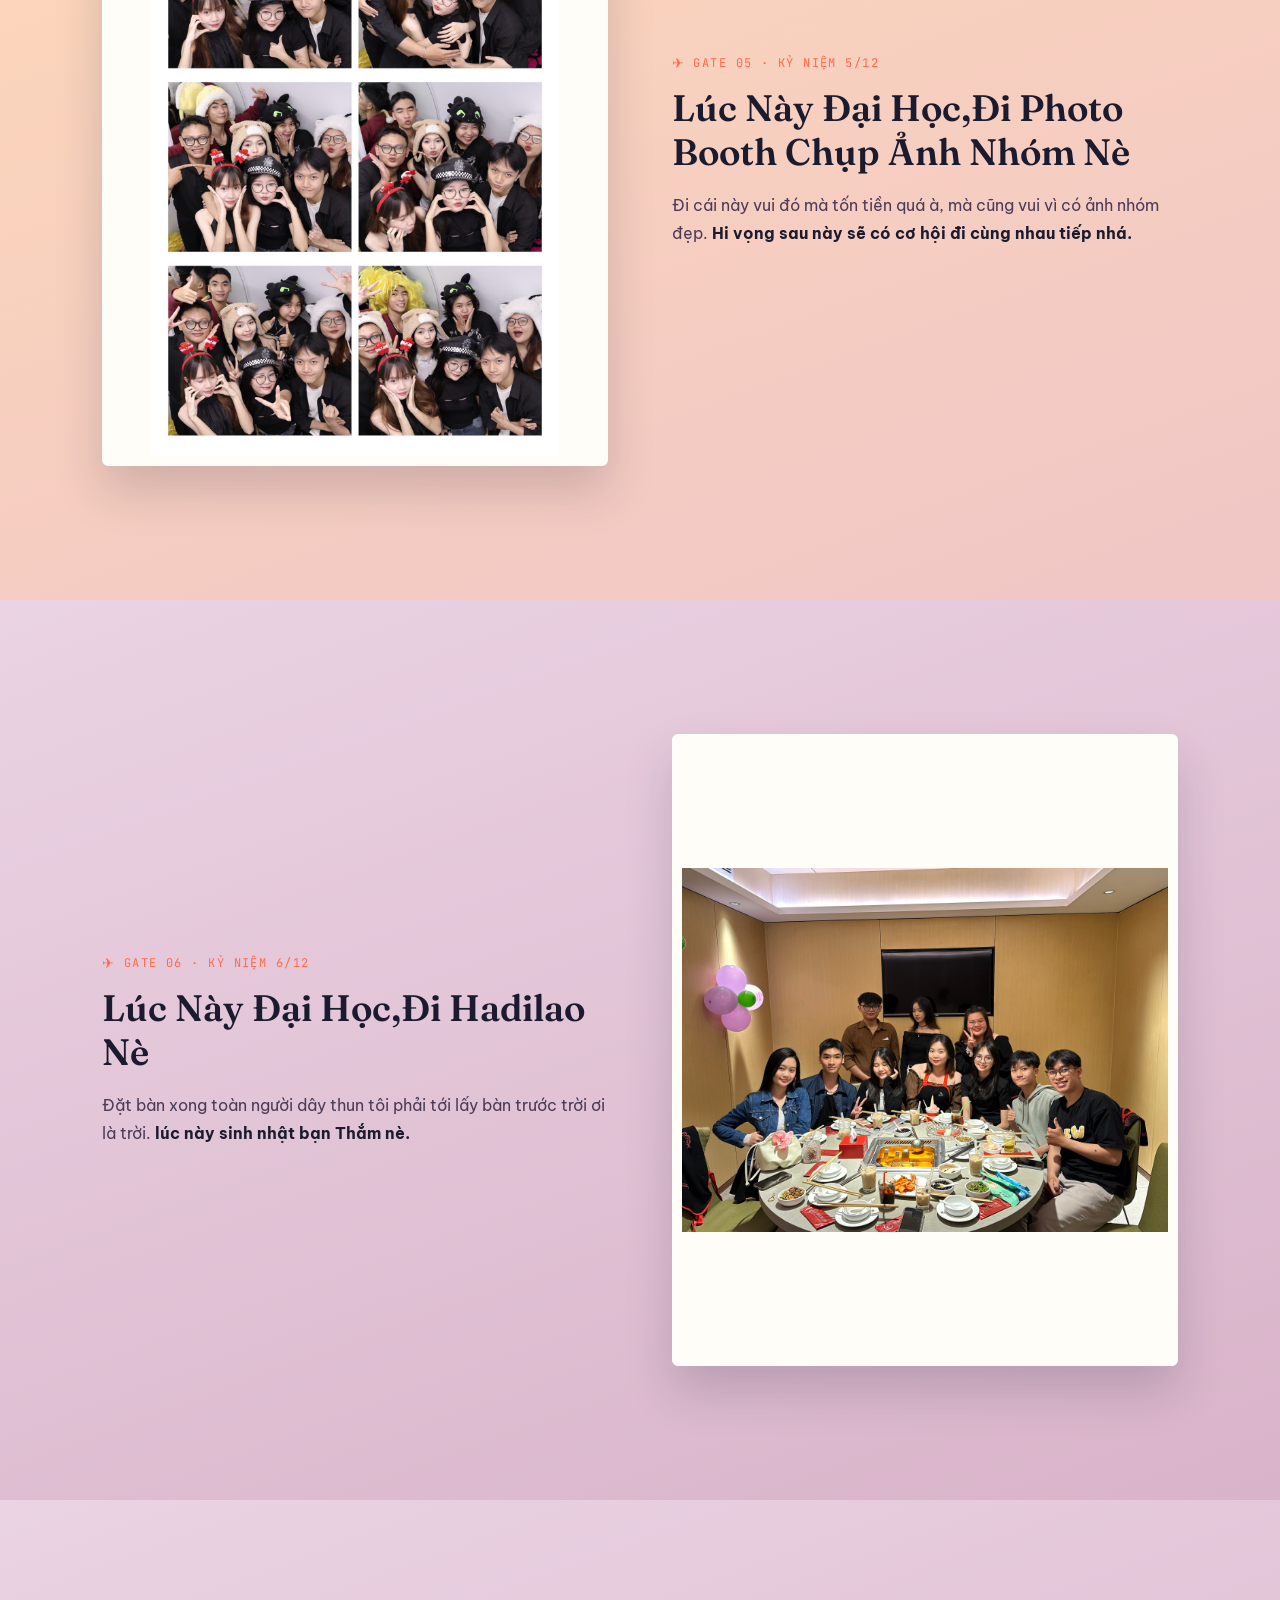
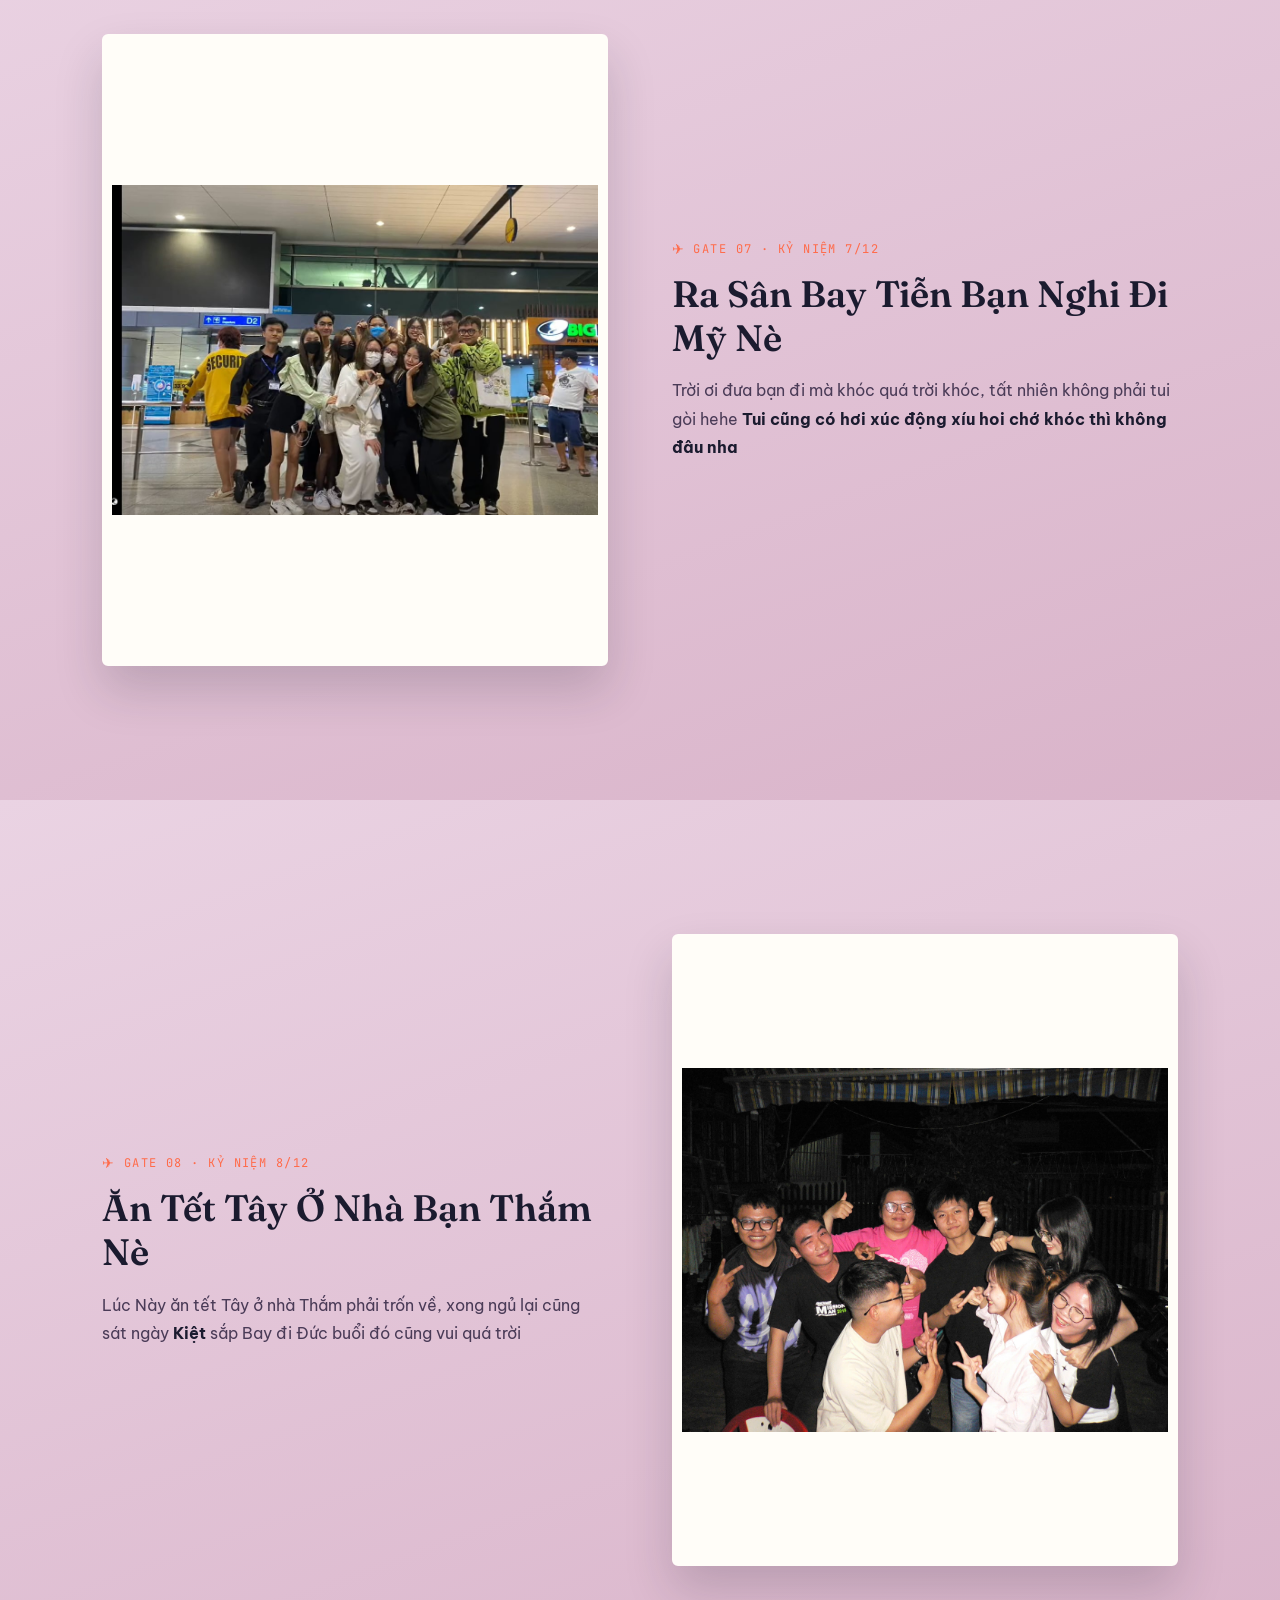
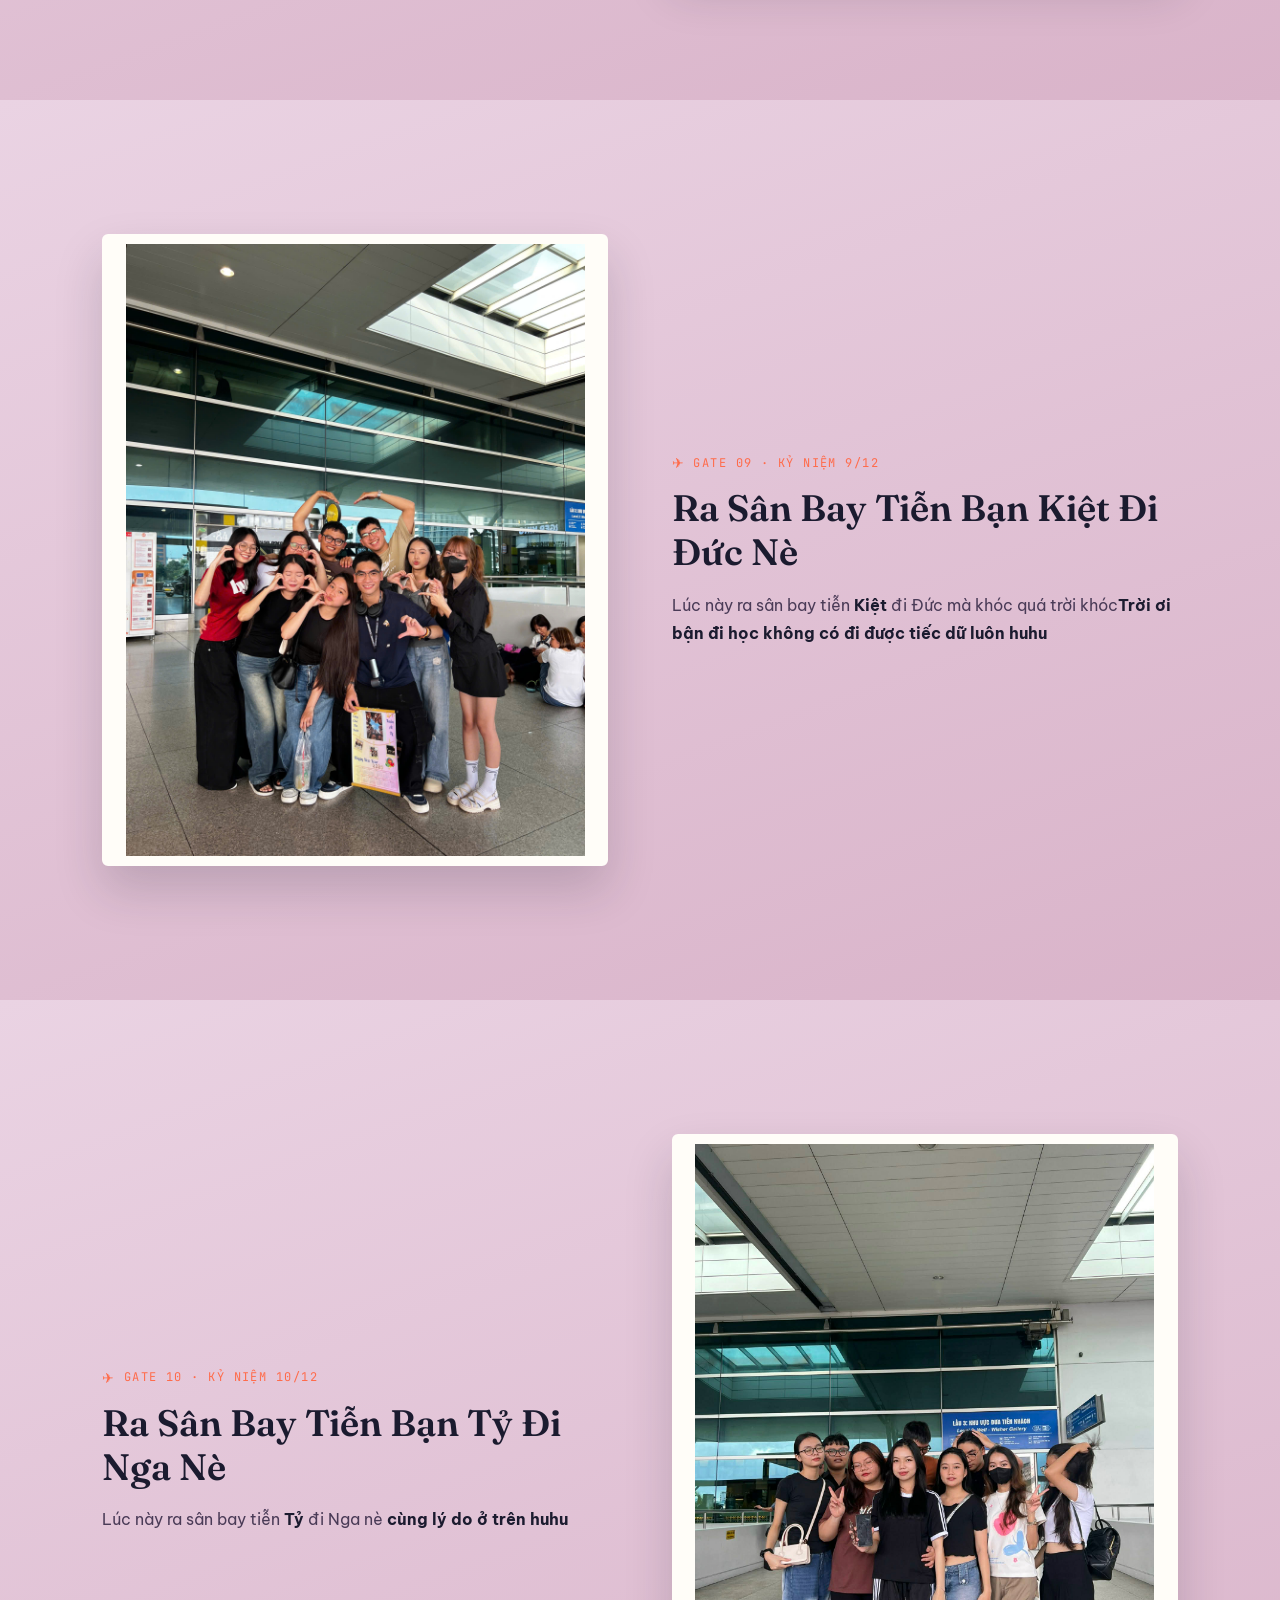
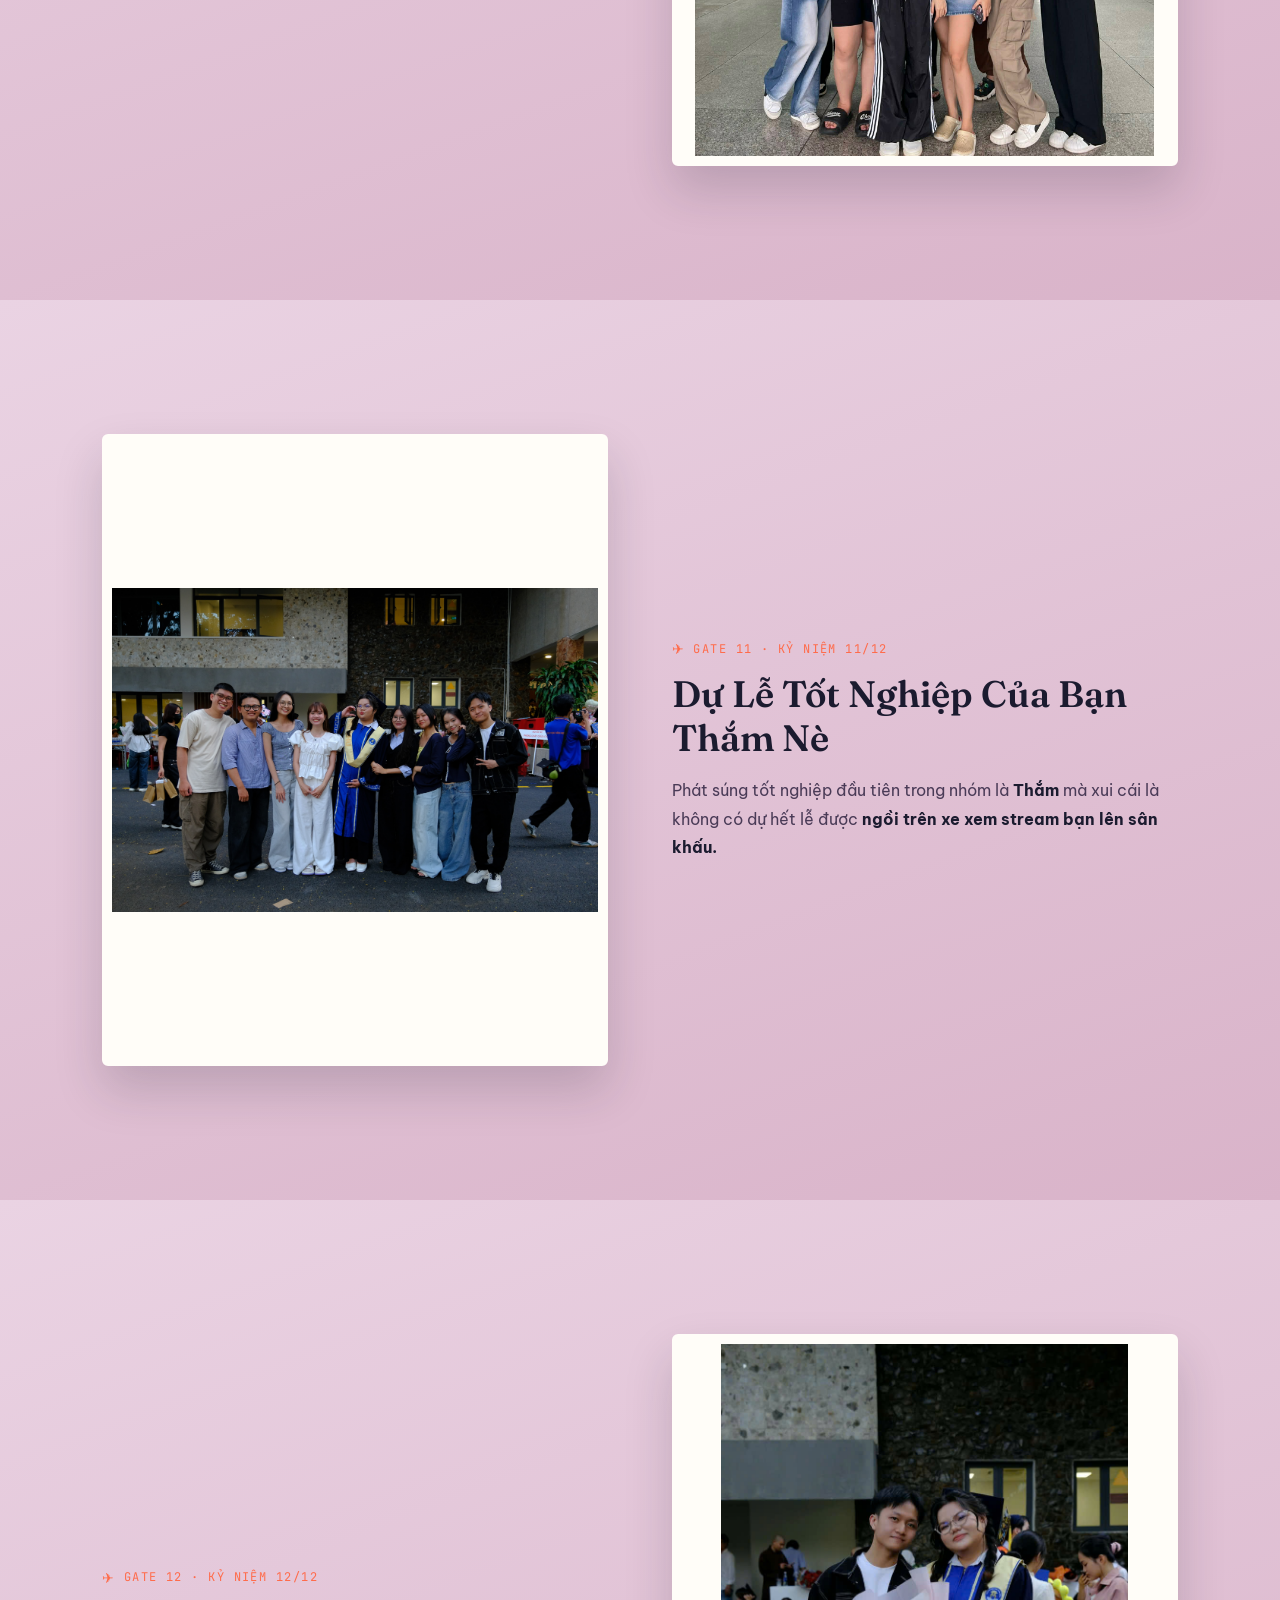
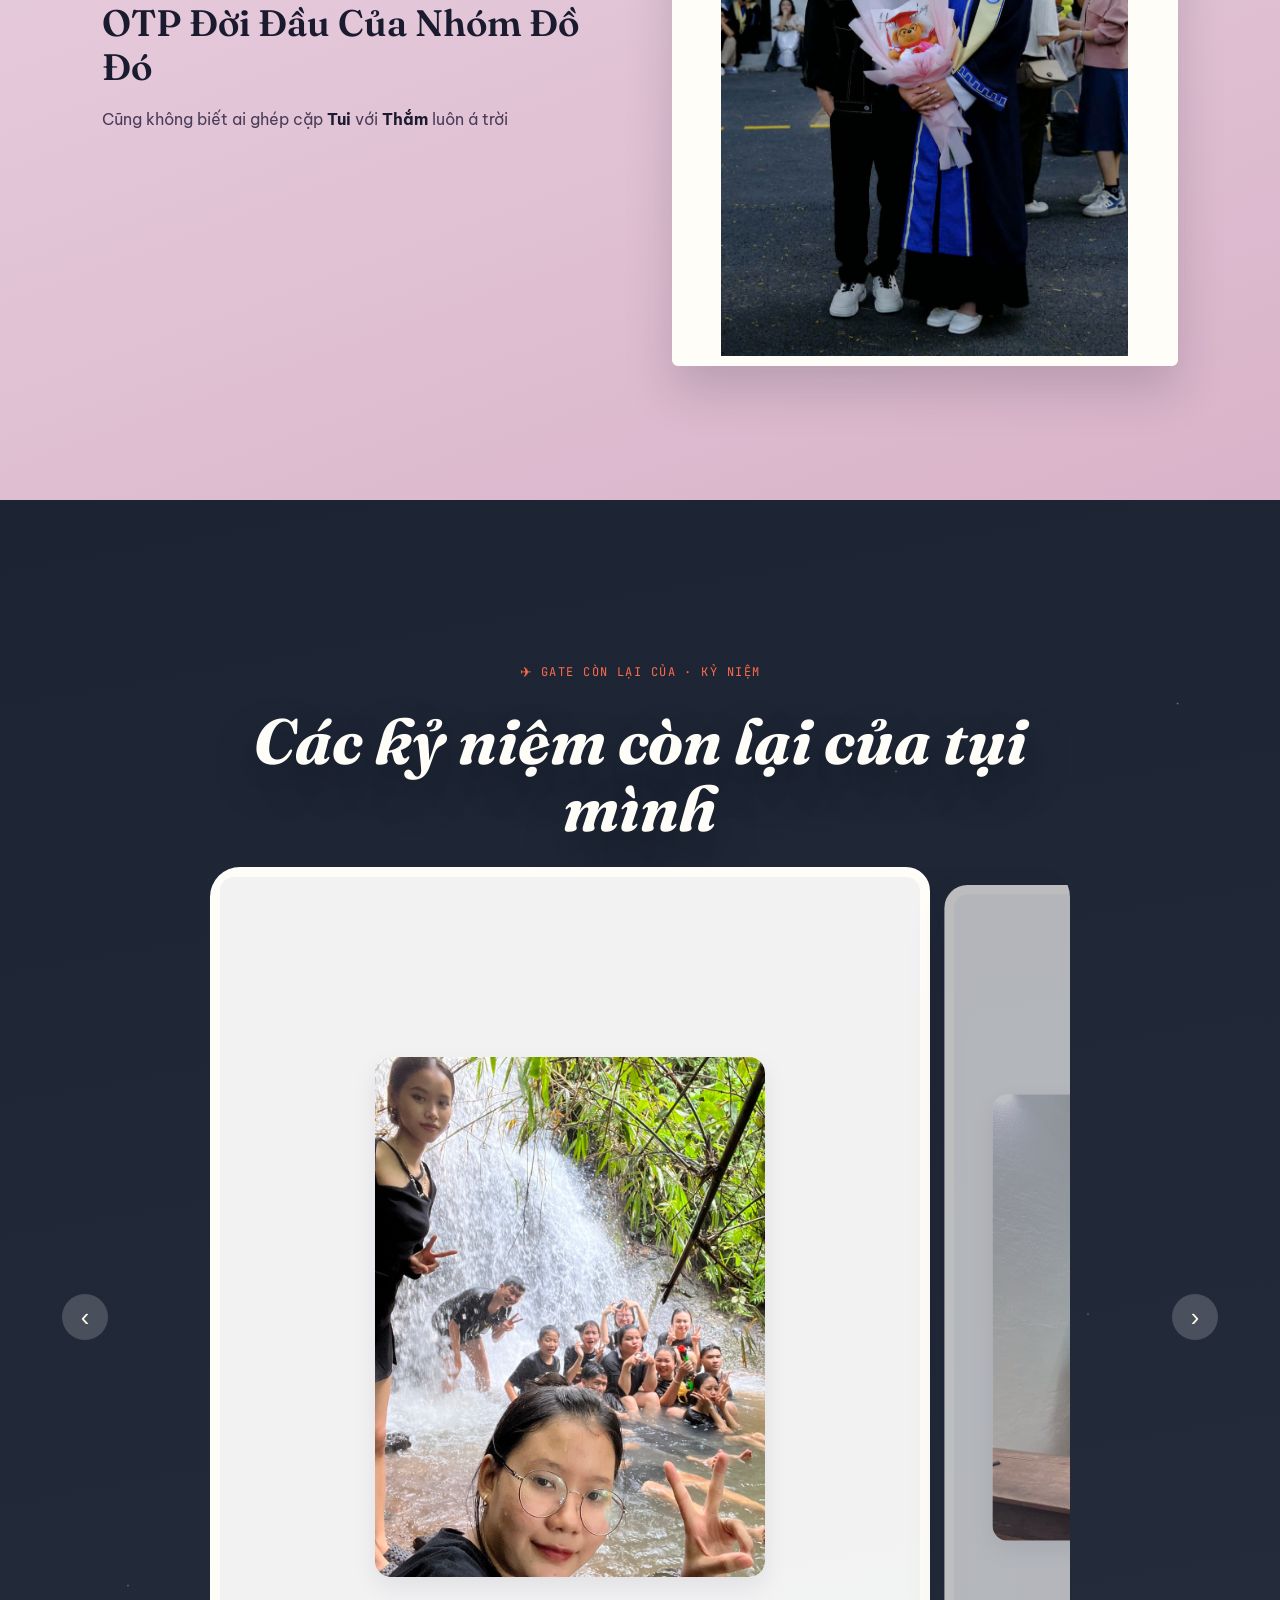
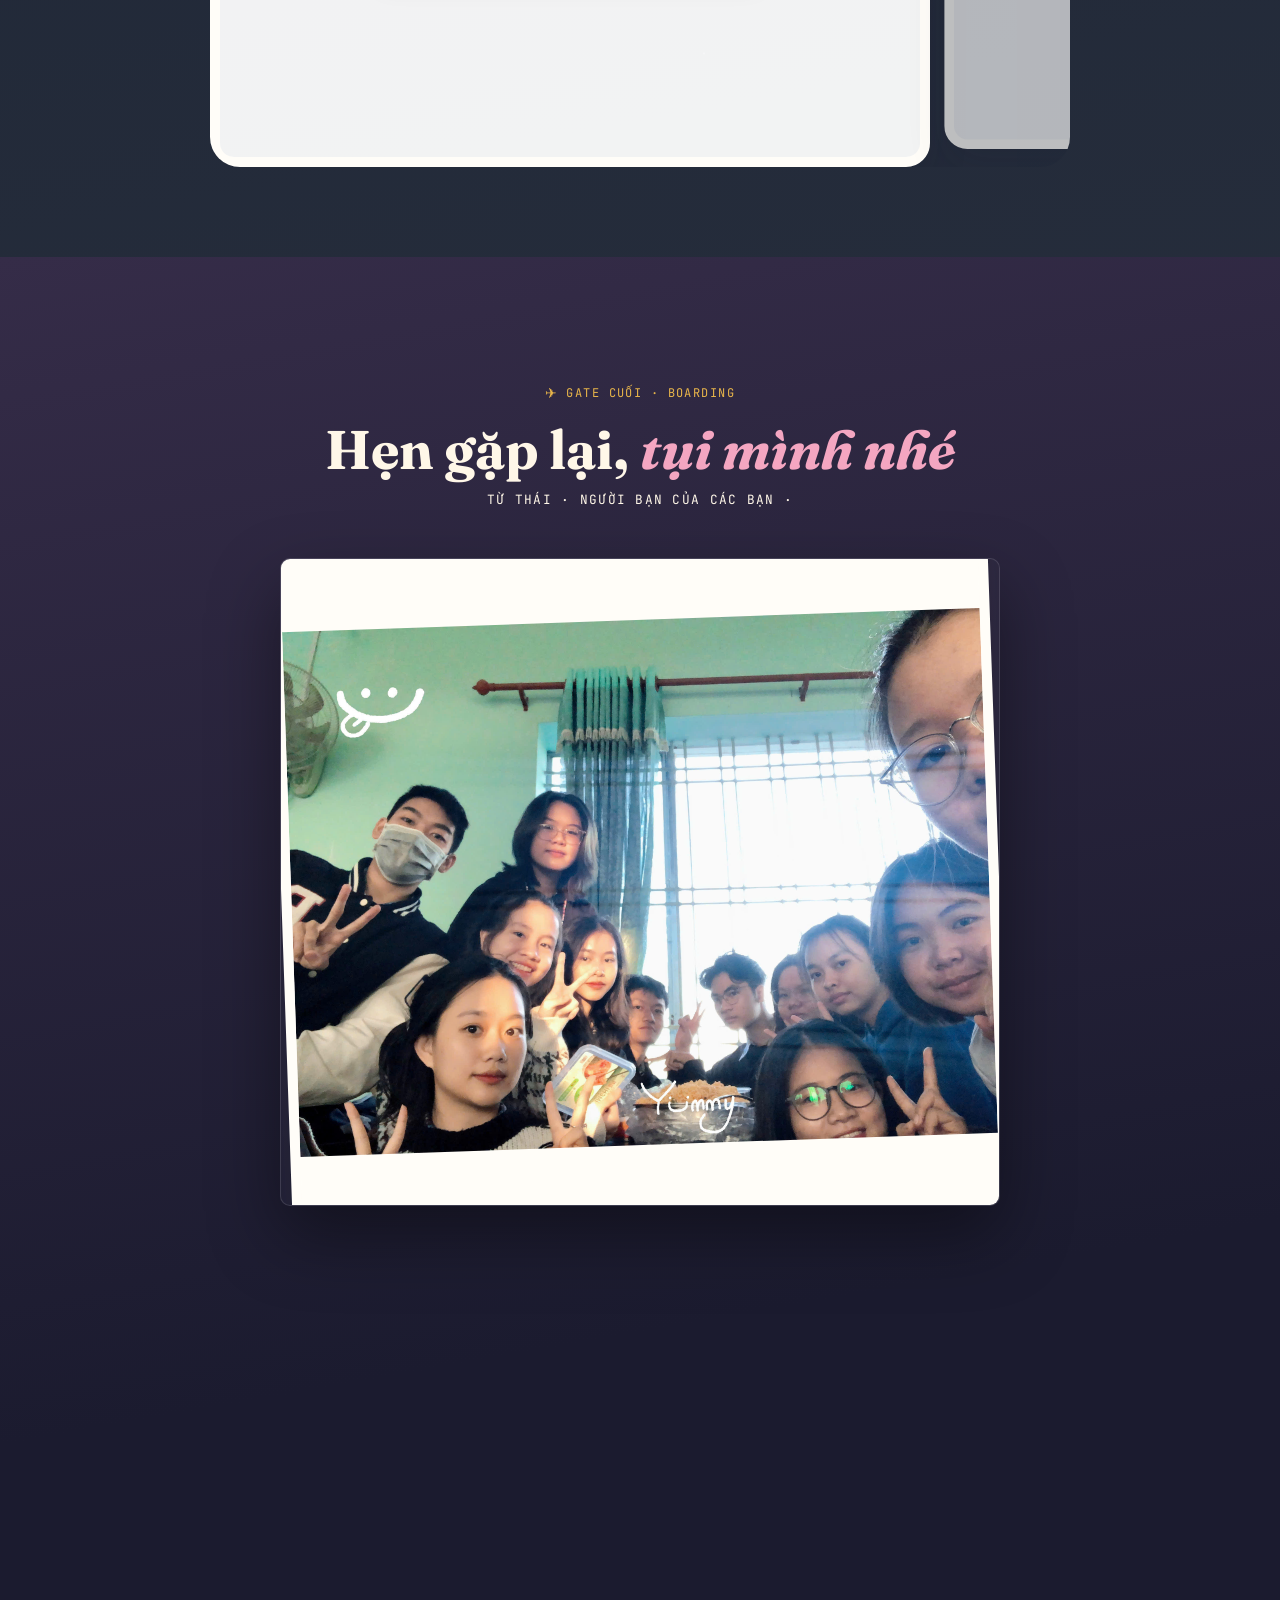
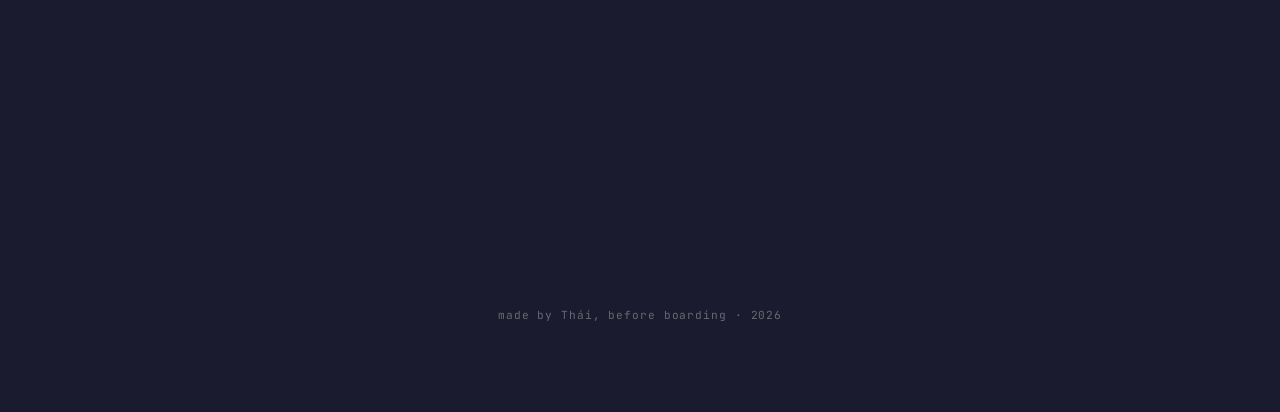
==== commit 84670a66: "third commit" ====
--- a/index.html
+++ b/index.html
@@ -441,6 +441,27 @@
 initFarewellSlider();
 mountFarewellPhoto();
 
+/* ========================= SCROLL LOCK UNTIL FIRST CLICK ========================= */
+const scrollLock = (() => {
+  let unlocked = false;
+
+  function enableScroll(){
+    if(unlocked) return;
+    unlocked = true;
+    document.body.classList.add('scroll-enabled');
+    document.documentElement.classList.add('scroll-enabled');
+    document.removeEventListener('pointerdown', enableScroll);
+    document.removeEventListener('touchstart', enableScroll);
+    document.removeEventListener('click', enableScroll);
+  }
+
+  document.addEventListener('pointerdown', enableScroll, { passive: true });
+  document.addEventListener('touchstart', enableScroll, { passive: true });
+  document.addEventListener('click', enableScroll, { passive: true });
+
+  return { enableScroll };
+})();
+
 /* ========================= SCROLL REVEAL ========================= */
 const revealEls = document.querySelectorAll('.reveal');
 const io = new IntersectionObserver((entries) => {
--- a/styles.css
+++ b/styles.css
@@ -20,13 +20,28 @@
 
 *{ margin:0; padding:0; box-sizing:border-box; }
 
-html{ scroll-behavior:smooth; }
+html{
+  scroll-behavior:smooth;
+  overflow:hidden;
+}
+
+html.scroll-enabled{
+  overflow-y:auto;
+}
 
 body{
   font-family:var(--body);
   color:var(--ink);
   background:var(--cream);
+  overflow:hidden;
   overflow-x:hidden;
+  height:100%;
+}
+
+body.scroll-enabled{
+  overflow-x:hidden;
+  overflow-y:auto;
+  height:auto;
 }
 
 @media (prefers-reduced-motion: reduce){
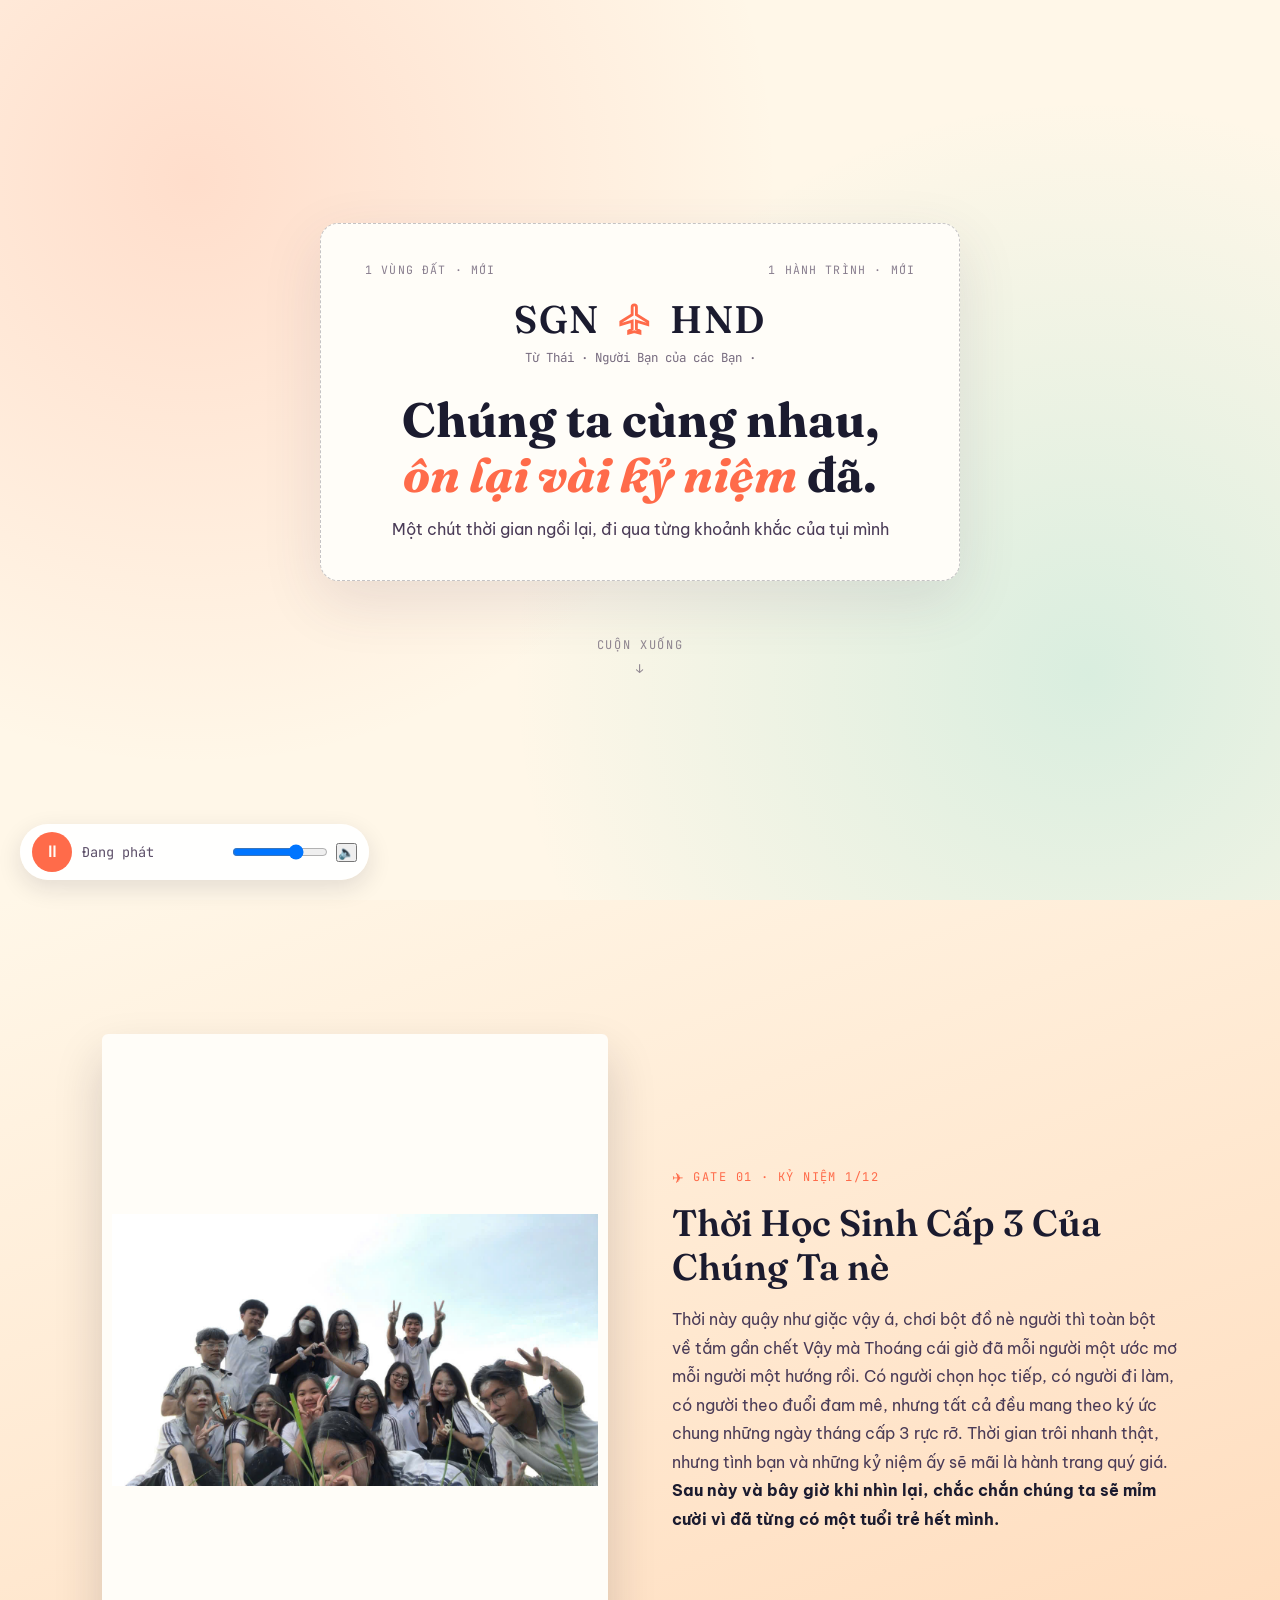
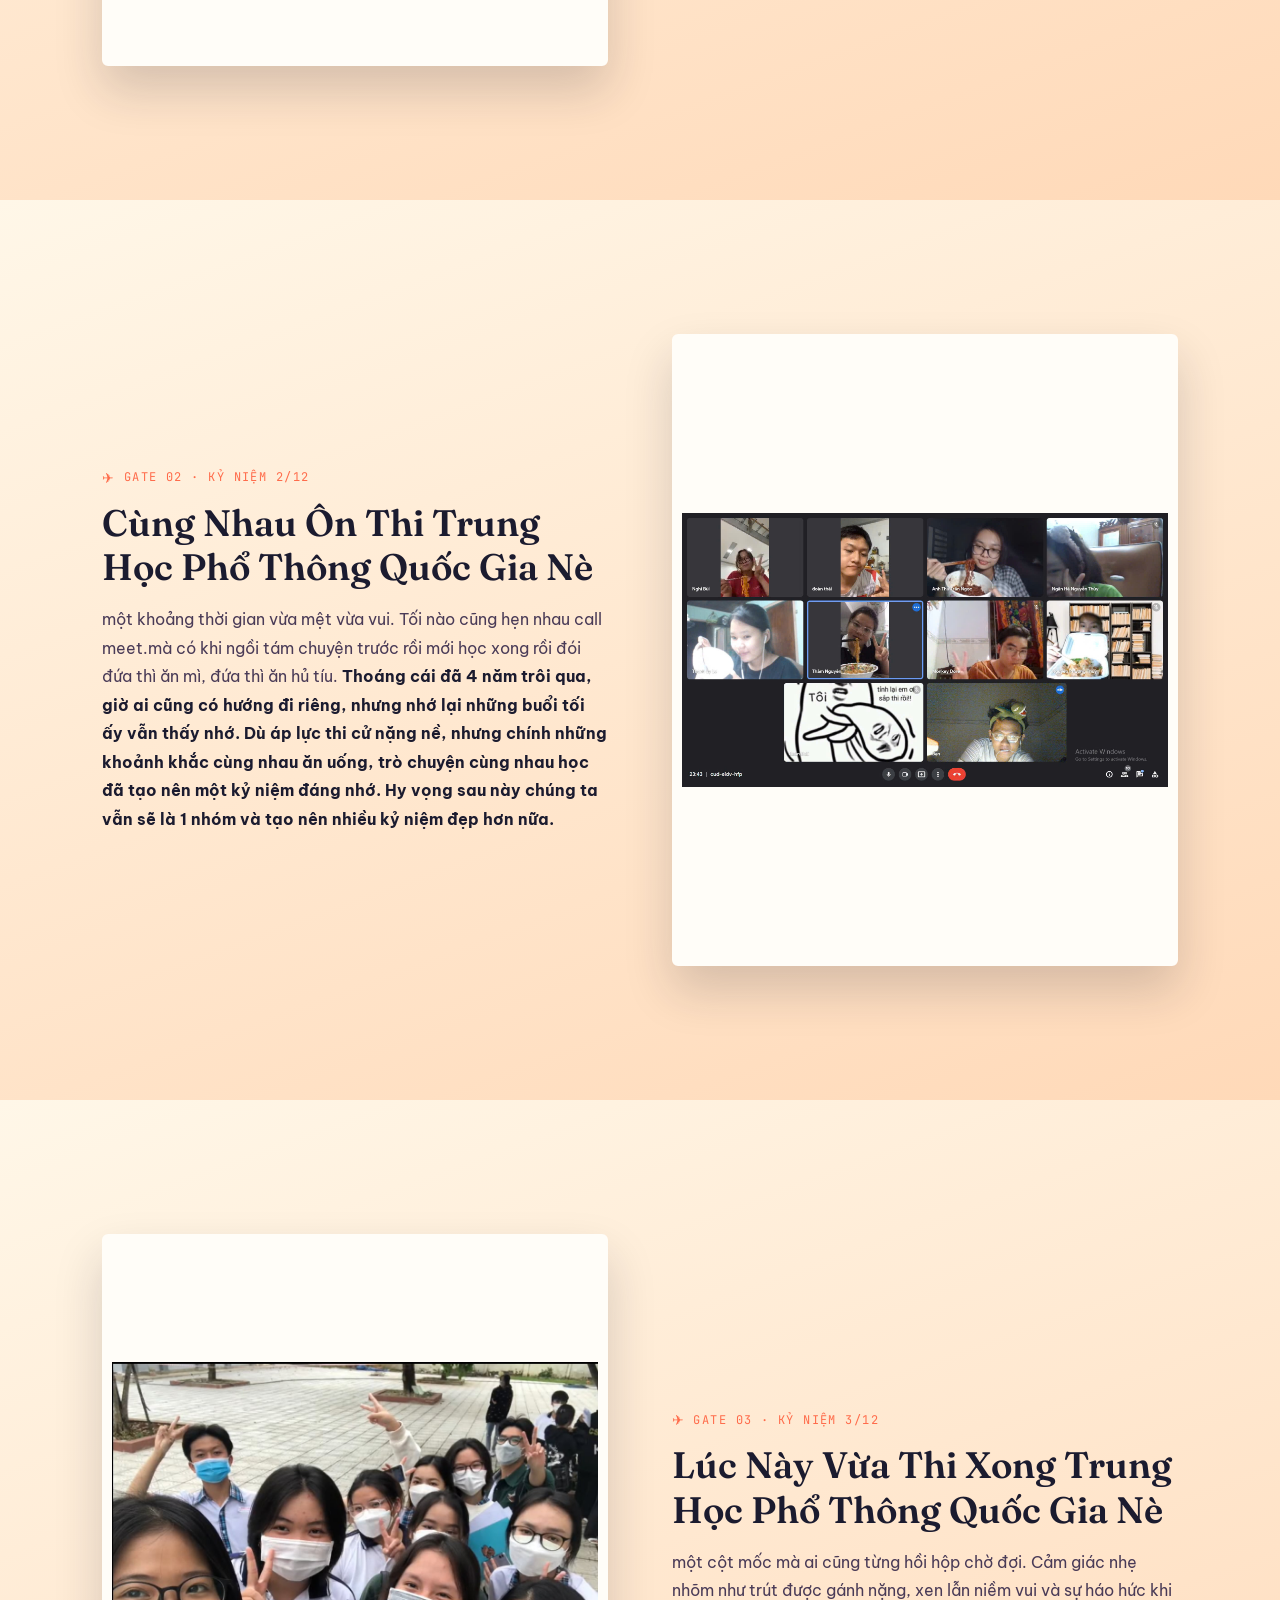
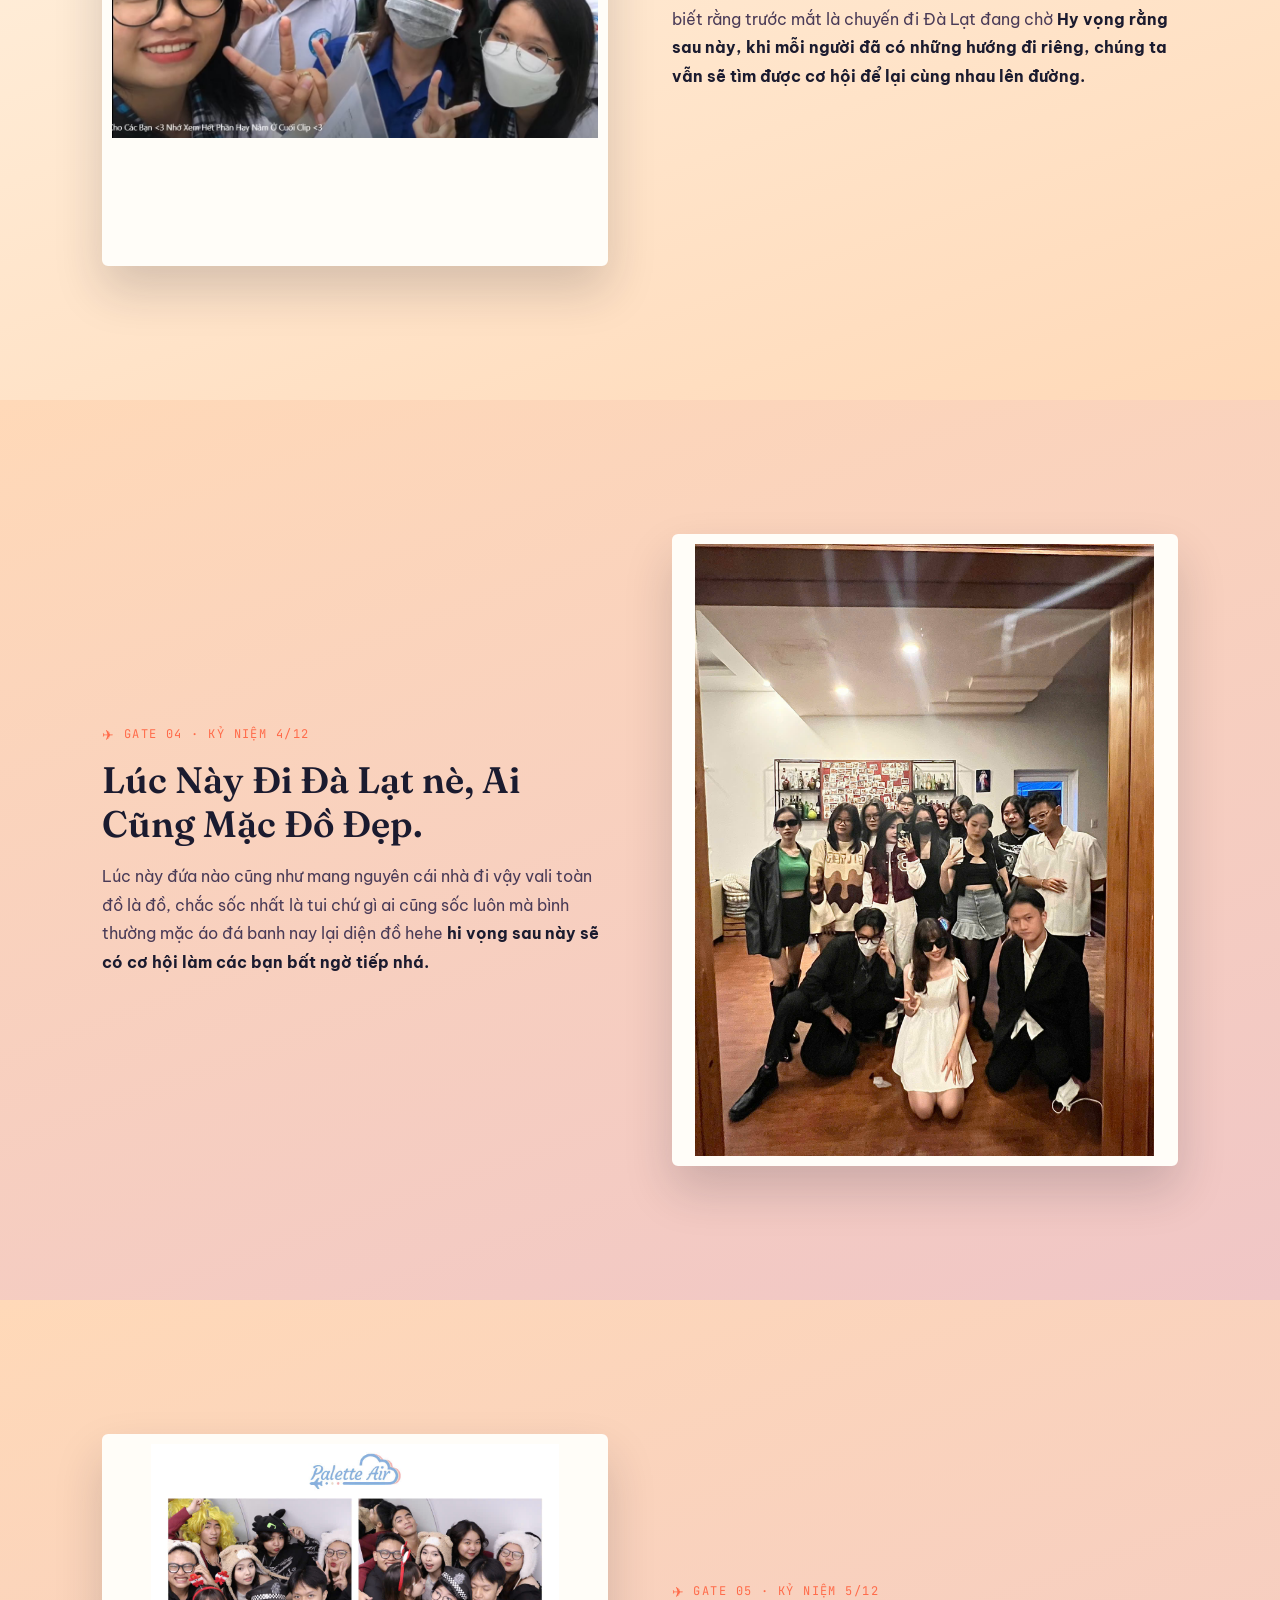
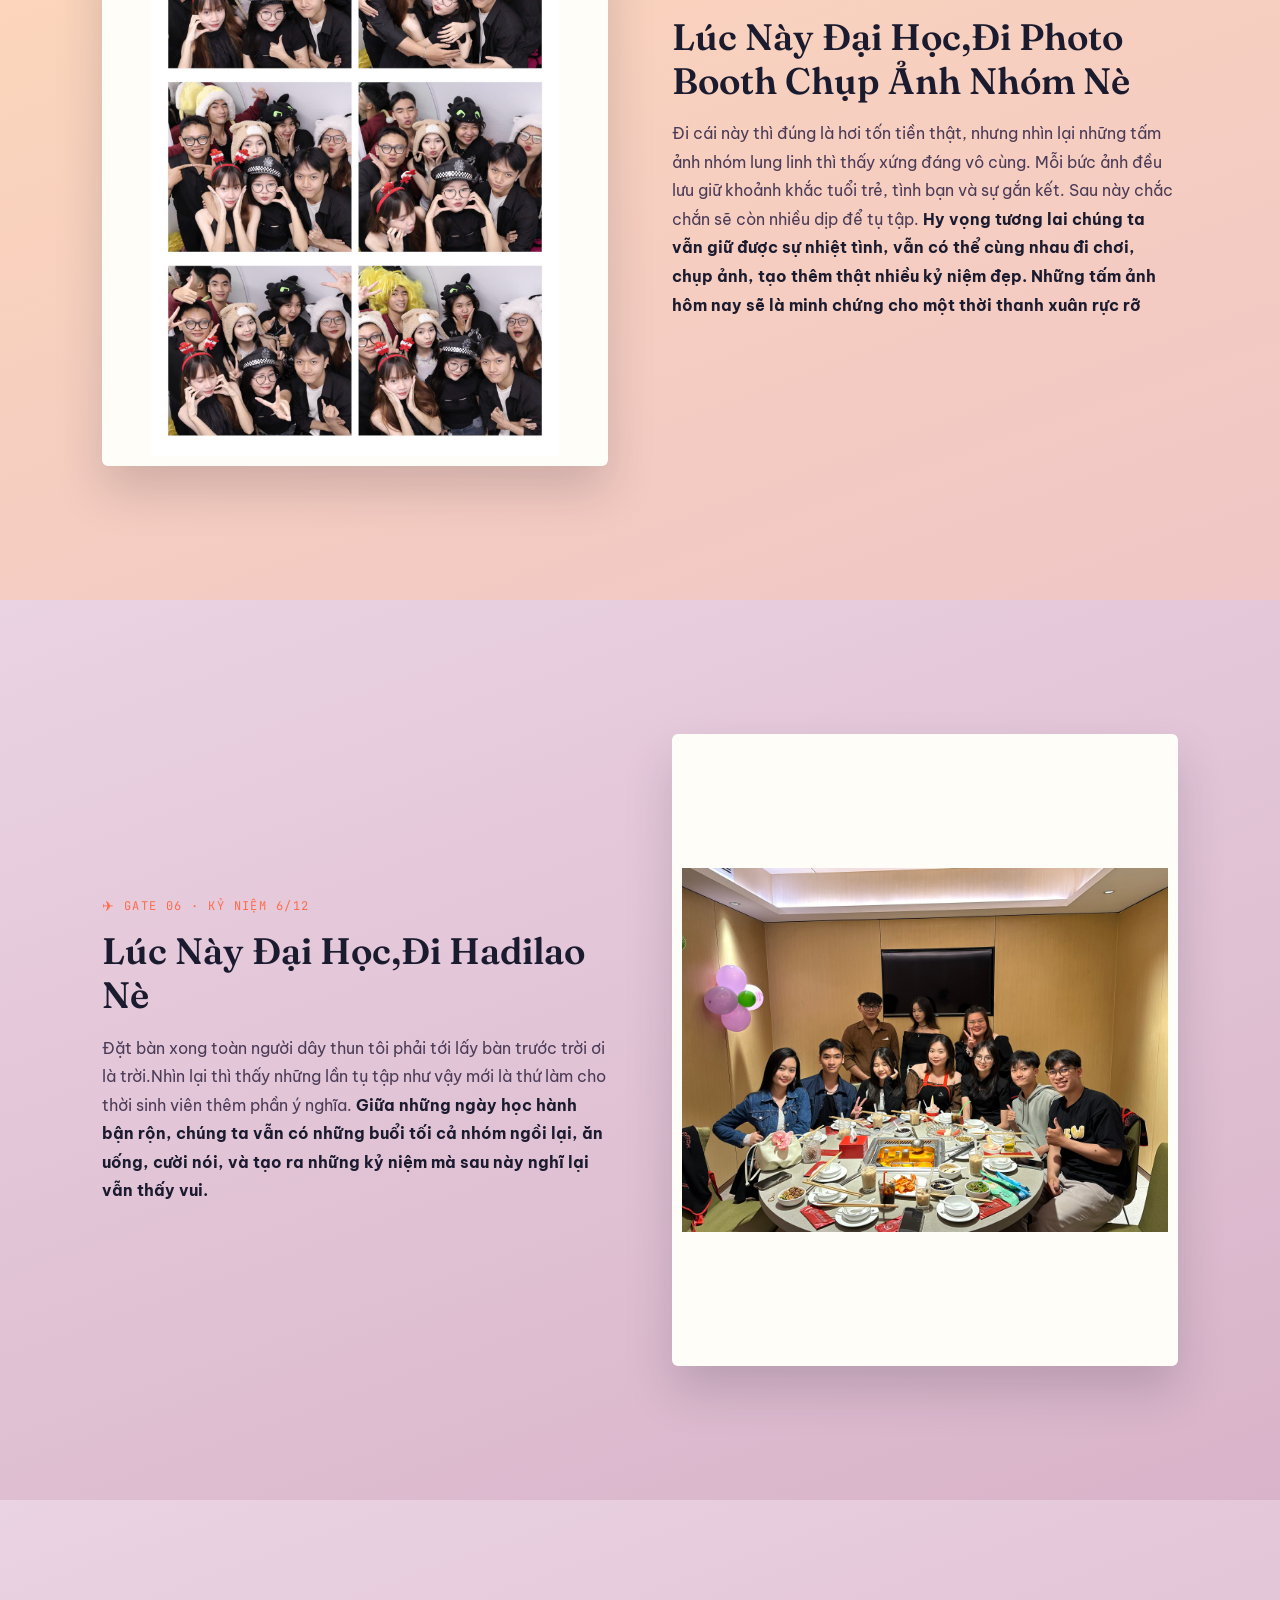
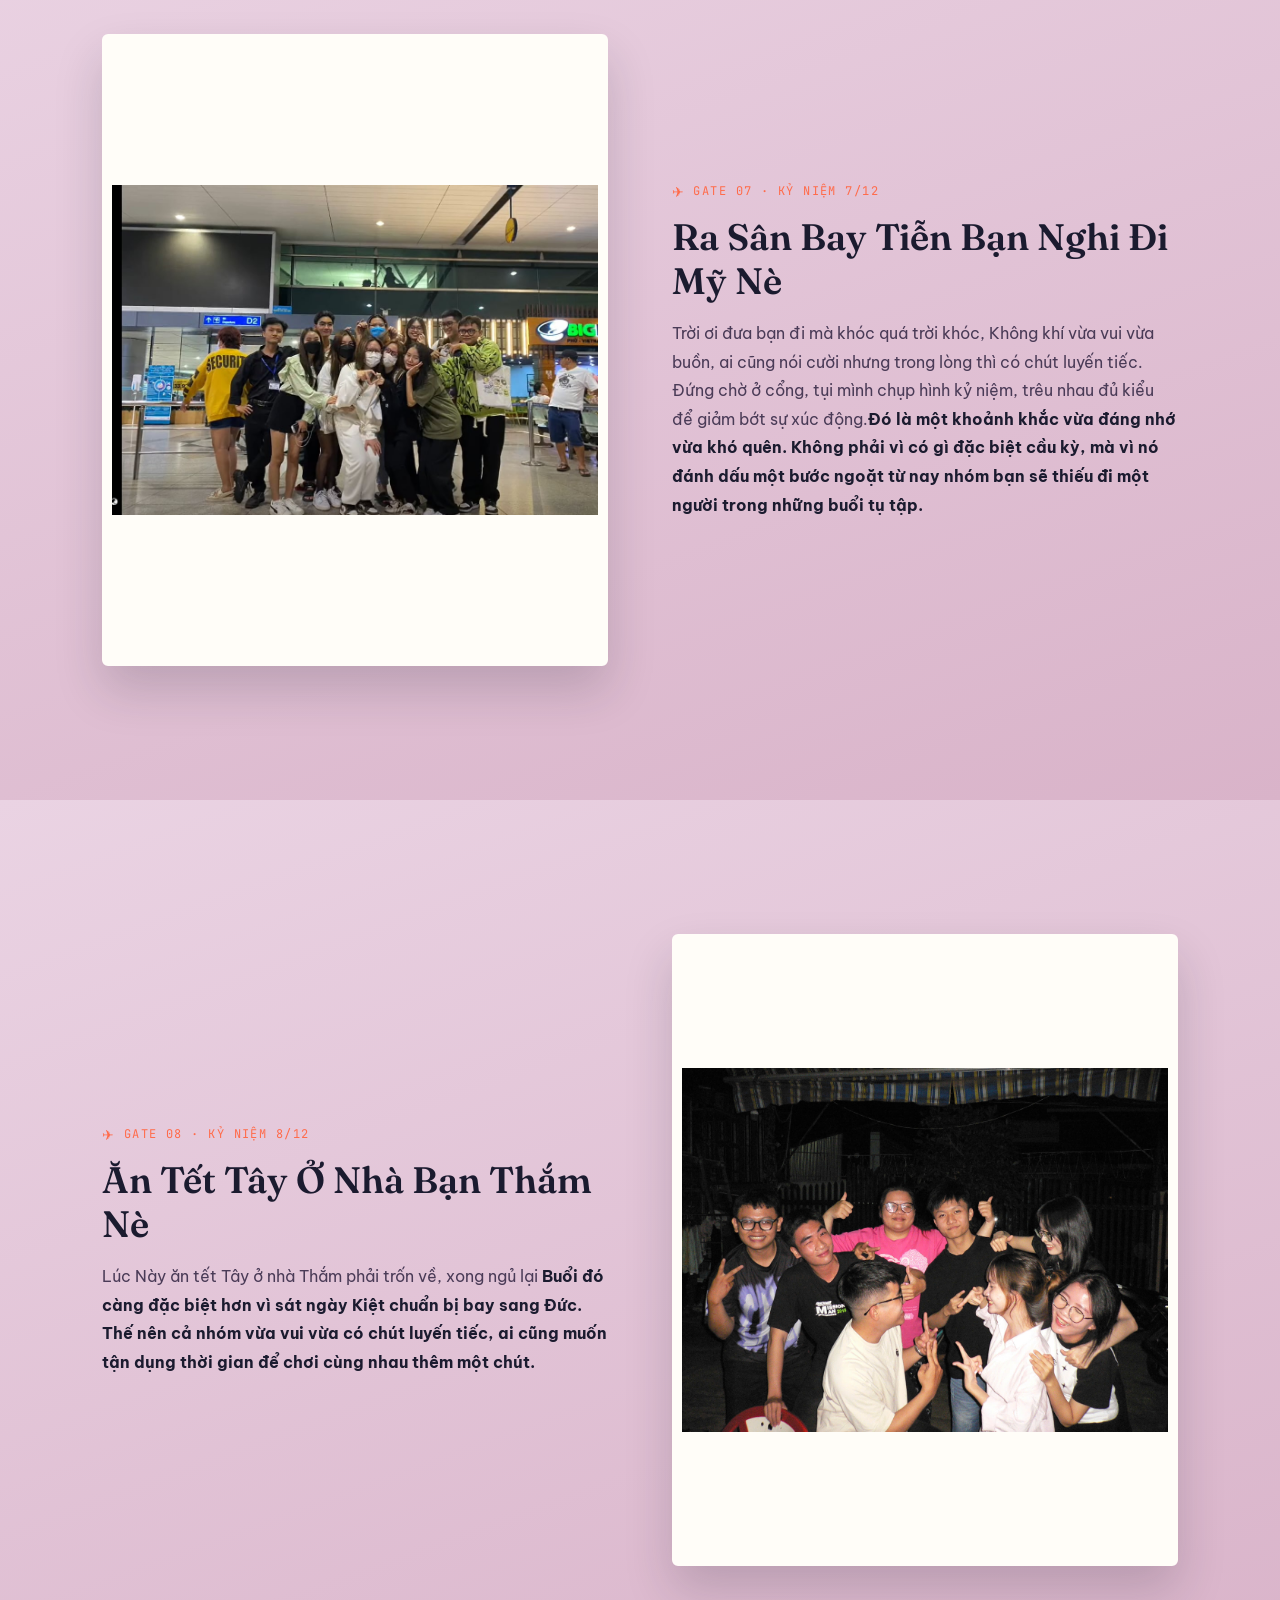
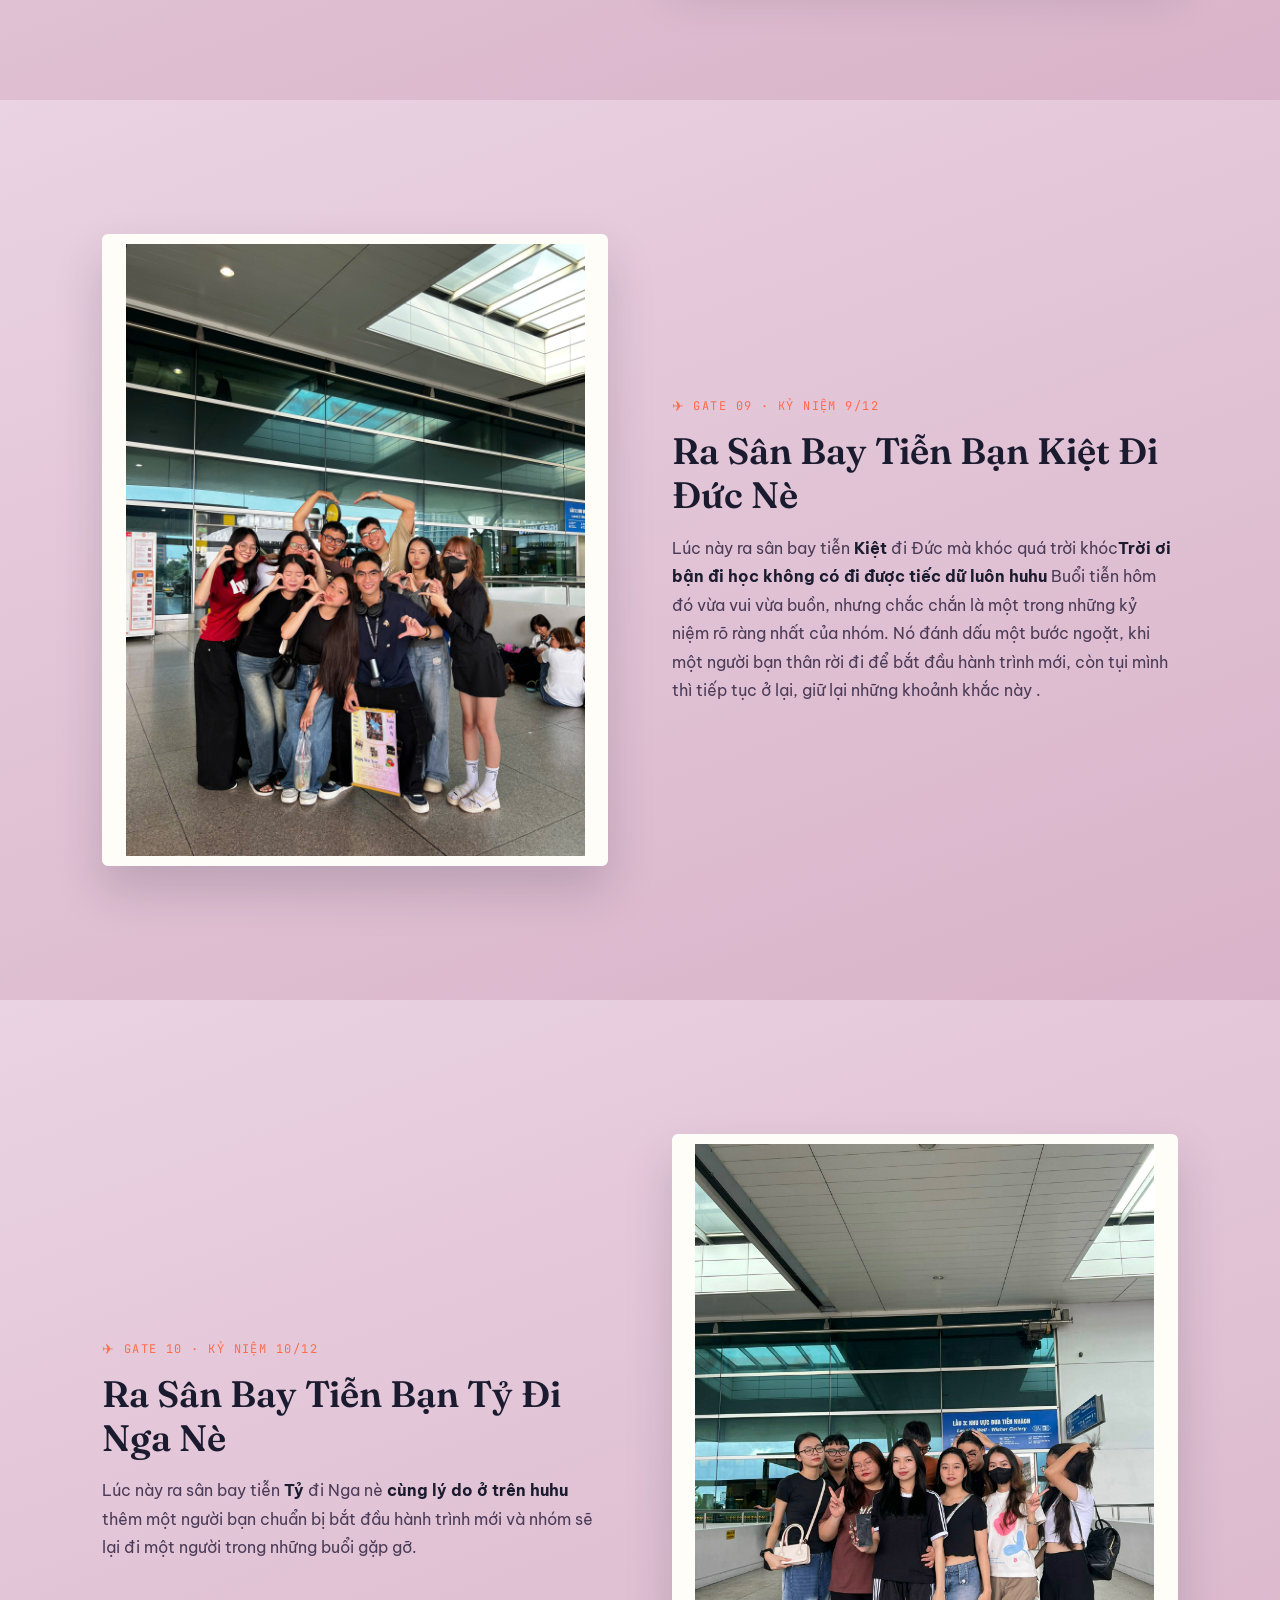
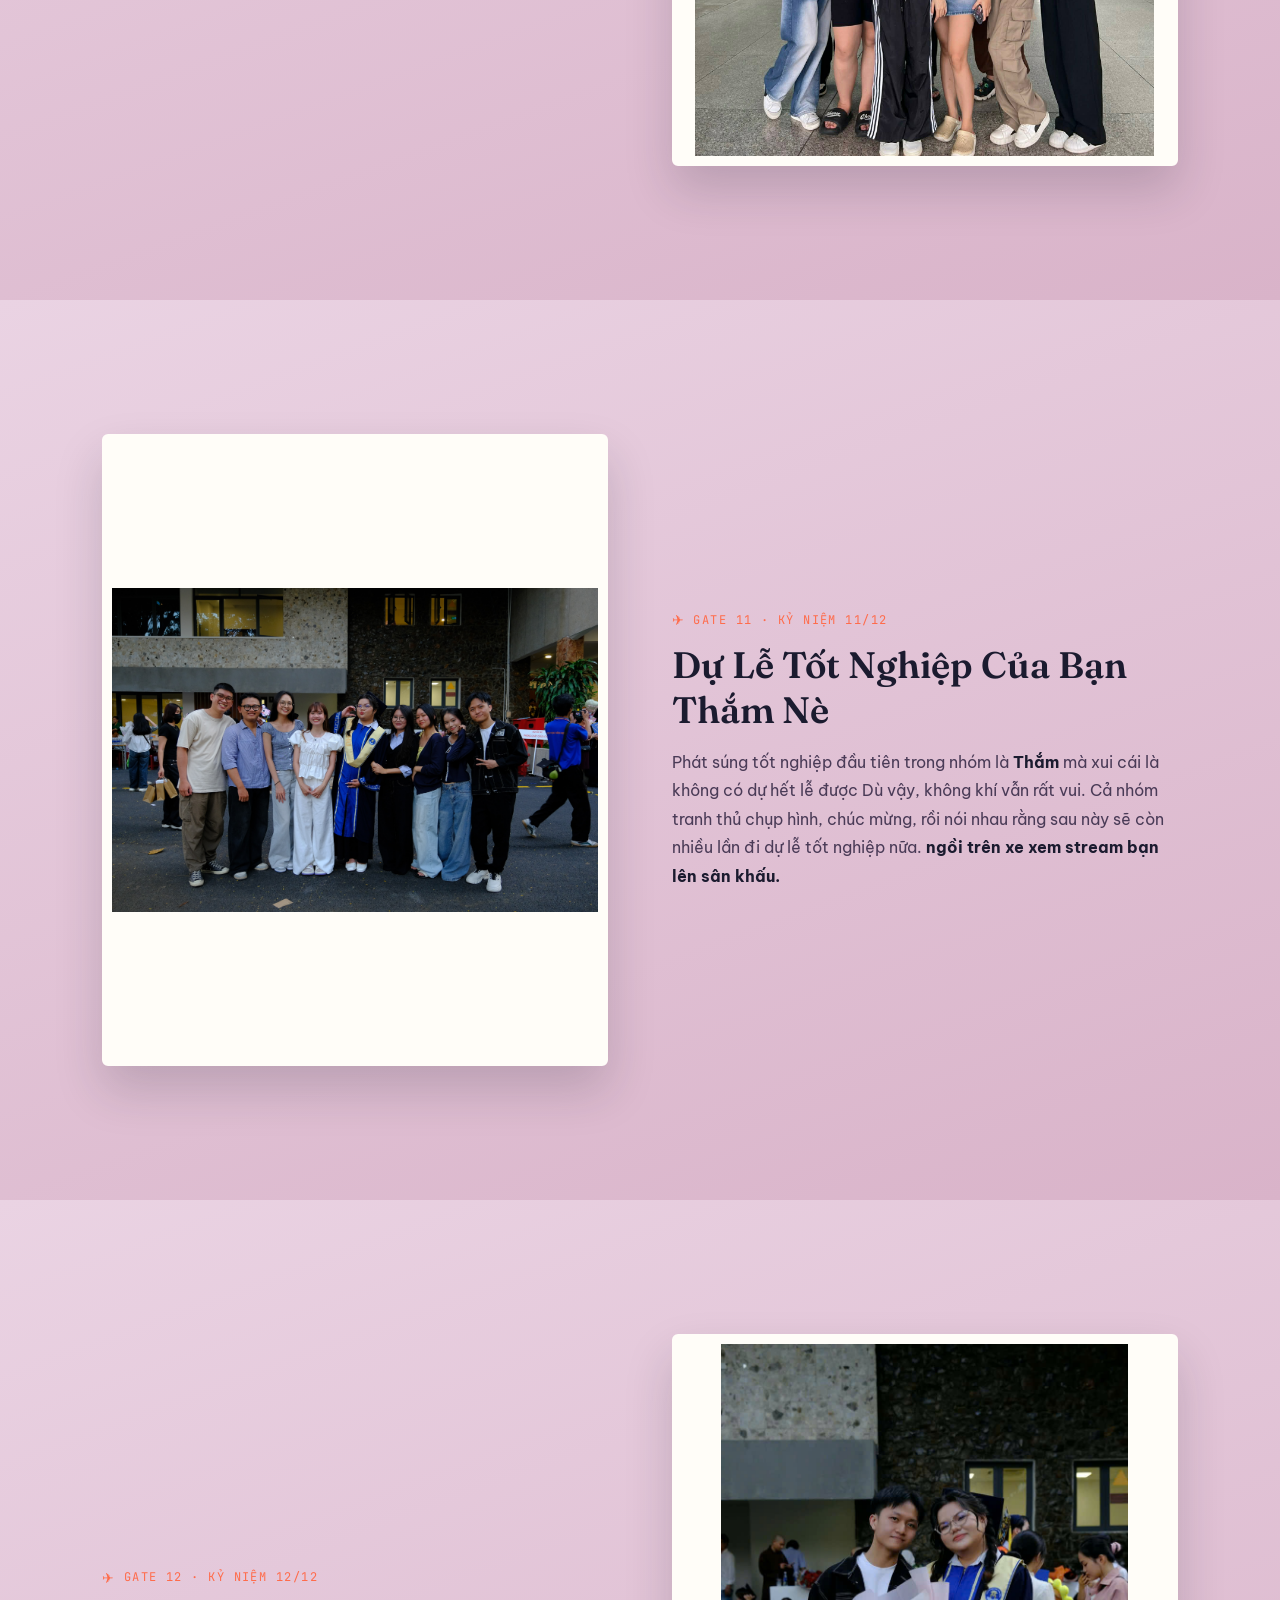
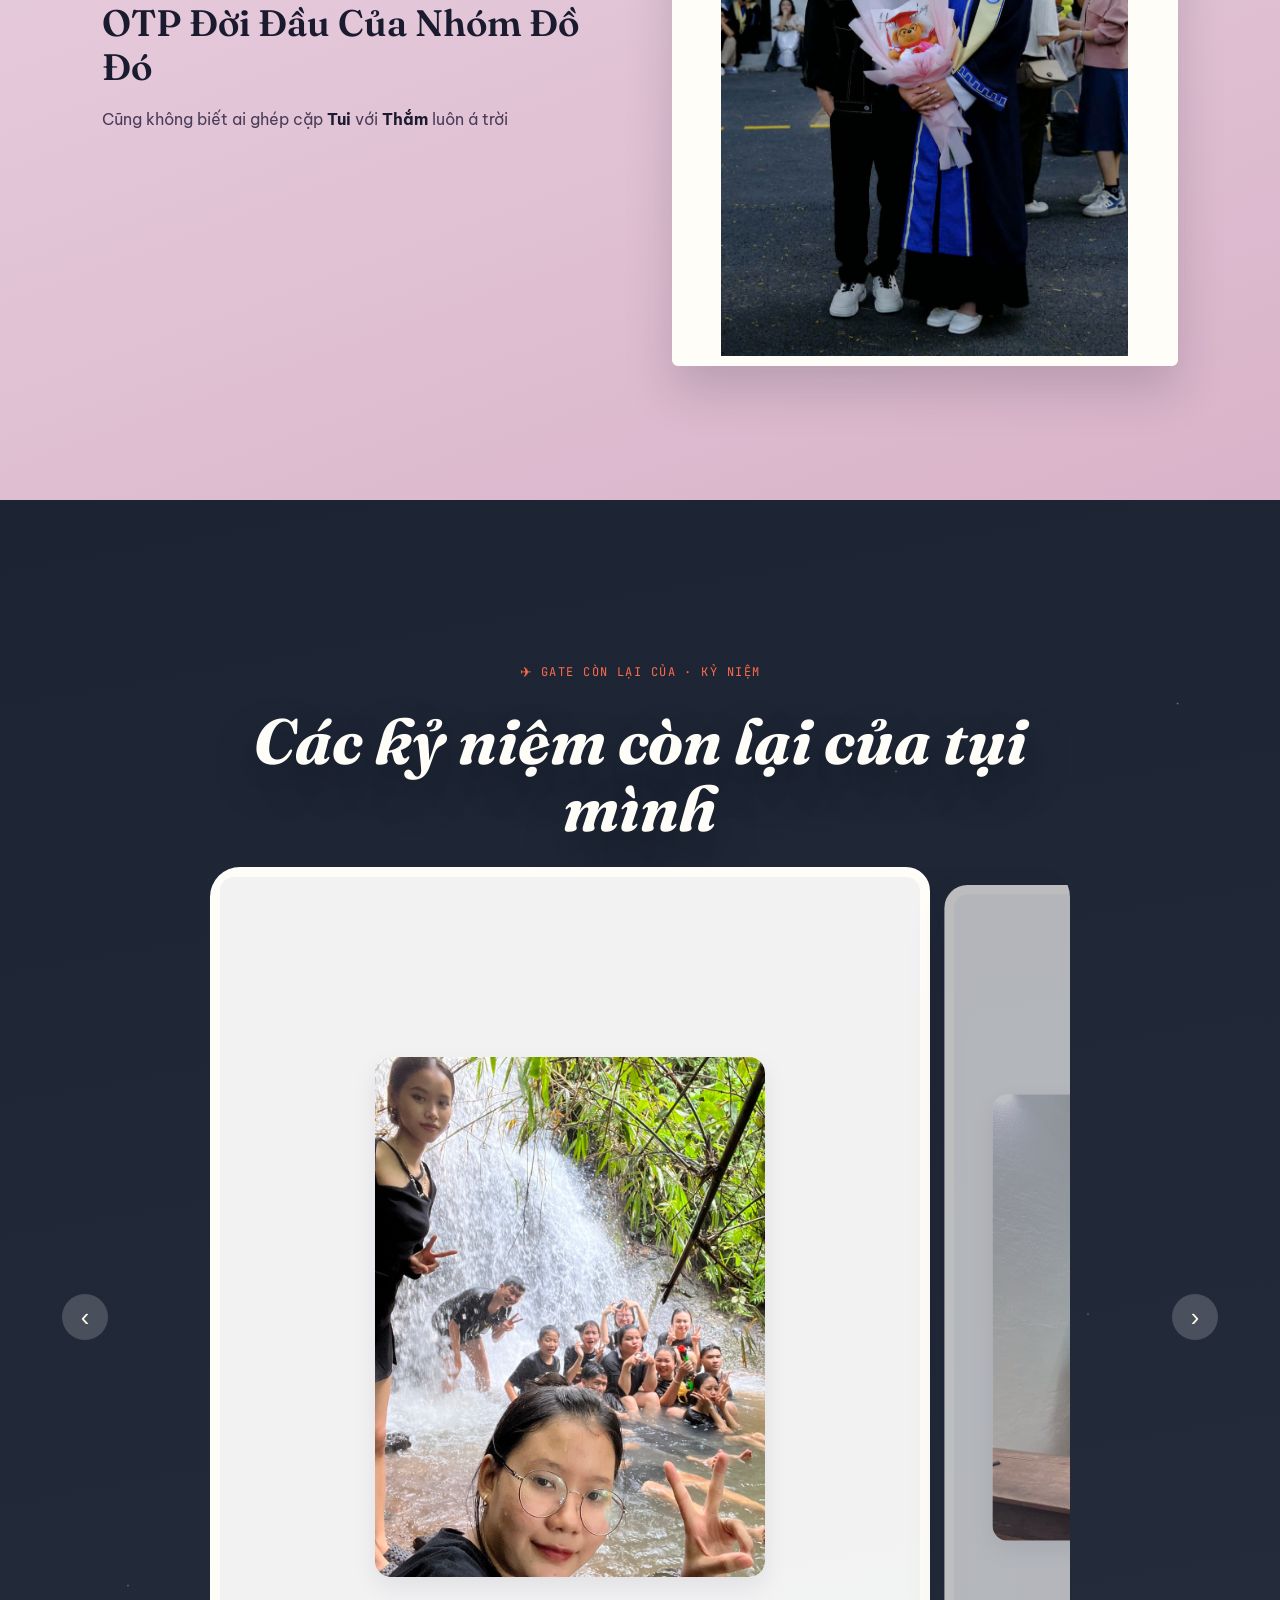
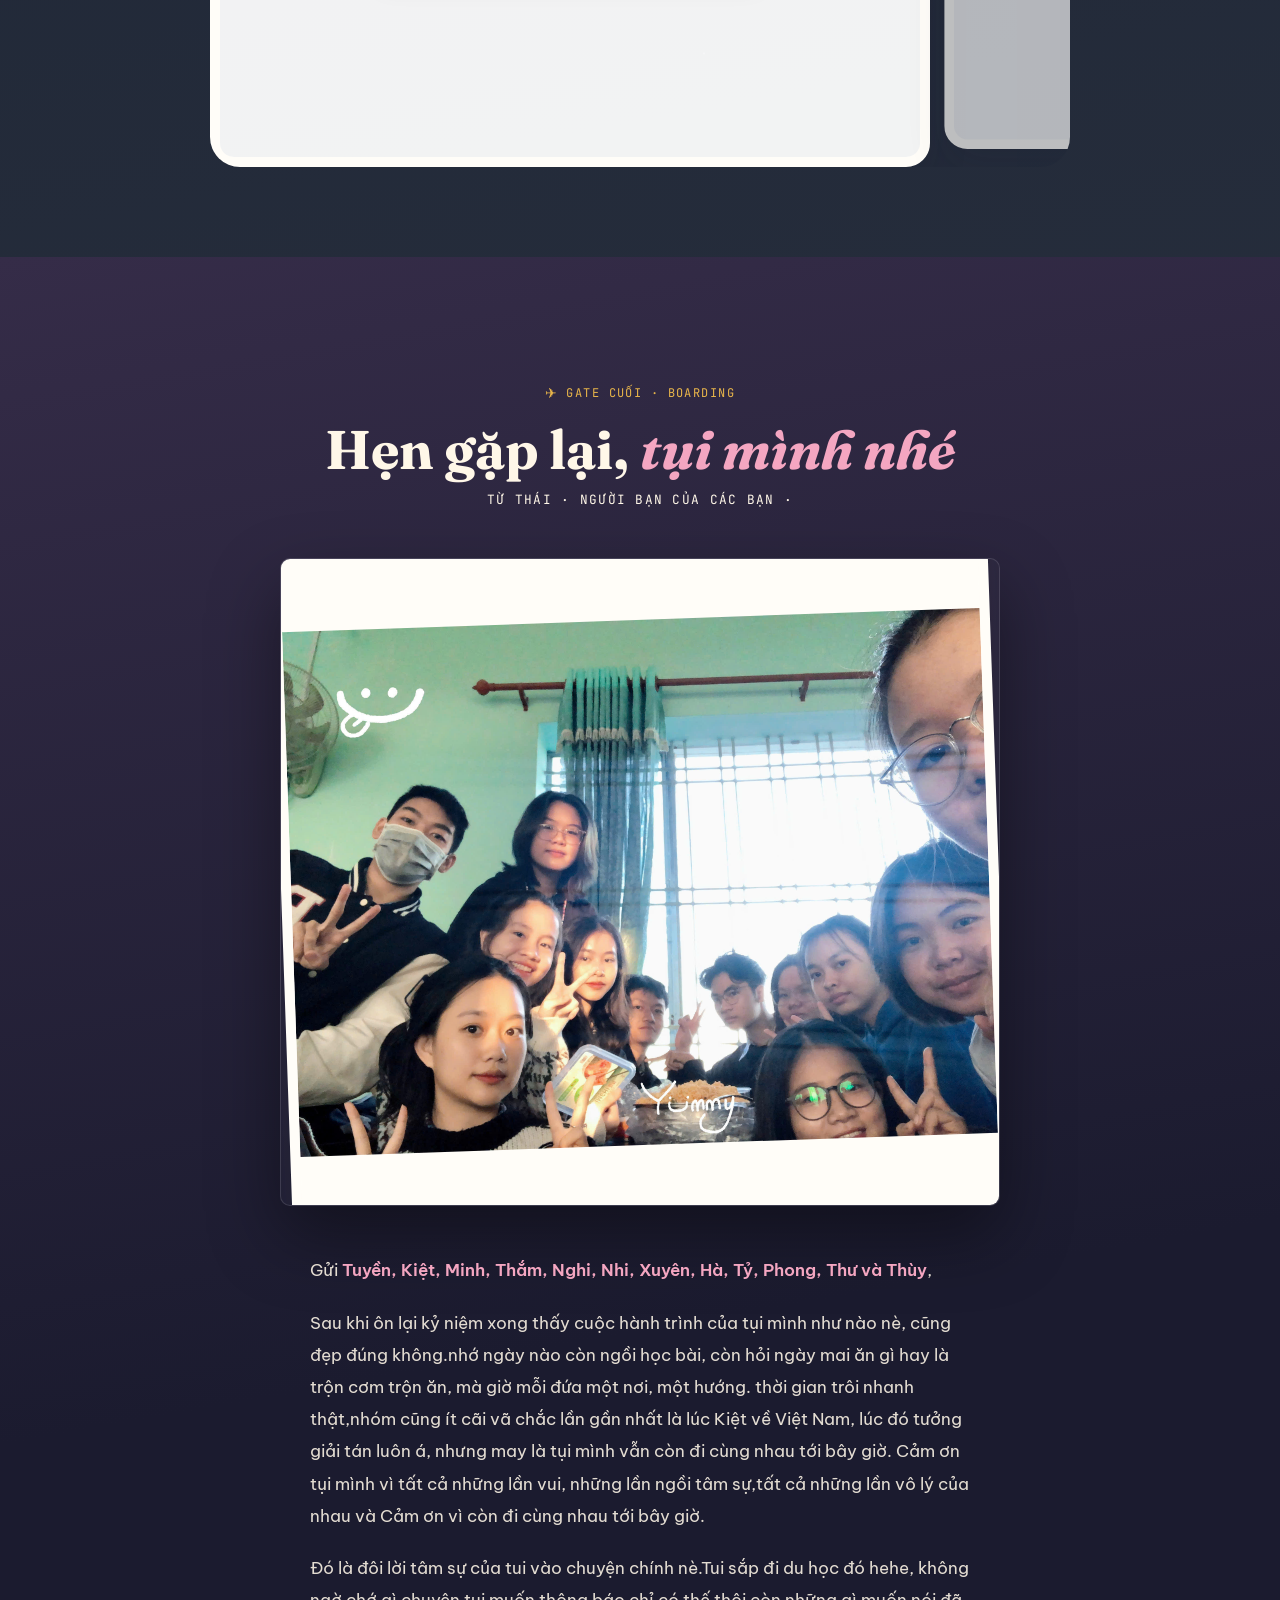
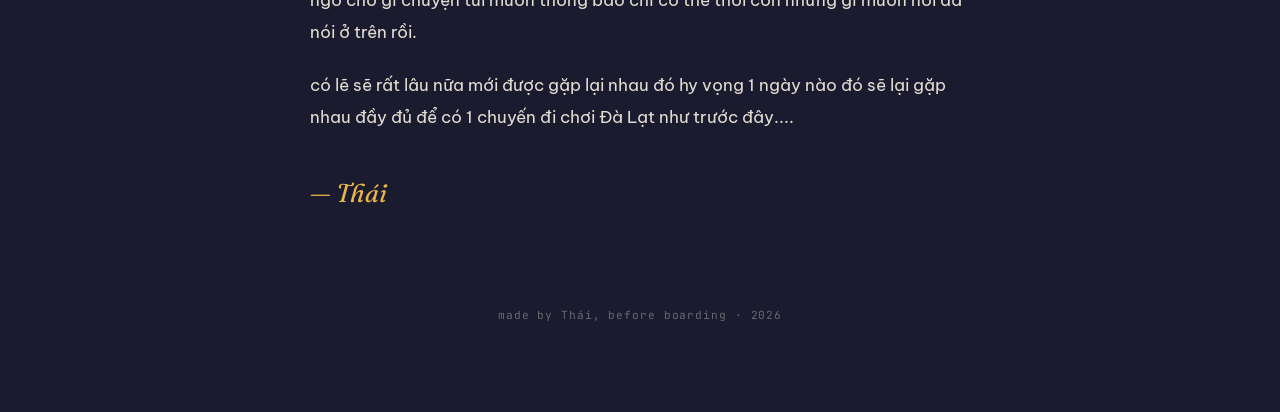
==== commit d7cec246: "update" ====
--- a/index.html
+++ b/index.html
@@ -81,8 +81,8 @@
     <p>Gửi <span class="names">Tuyền, Kiệt, Minh, Thắm, Nghi, Nhi, Xuyên, Hà, Tỷ, Phong, Thư và Thùy</span>,</p>
     <p>Sau khi ôn lại kỷ niệm xong thấy cuộc hành trình của tụi mình như nào nè, cũng đẹp đúng không.nhớ ngày nào còn ngồi học bài, còn hỏi ngày mai ăn gì hay là trộn cơm trộn ăn, mà giờ mỗi đứa một nơi, một hướng.
        thời gian trôi nhanh thật,nhóm cũng ít cãi vã chắc lần gần nhất là lúc Kiệt về Việt Nam, lúc đó tưởng giải tán luôn á, nhưng may là tụi mình vẫn còn đi cùng nhau tới bây giờ.
-       Cảm ơn tụi mình vì tất cả những lần vui, những lần ngồi tâm sự,tất cả những lần vô lý của nhau  và Cảm ơn vì còn đi cùng nhau tới bây giờ.Đó là đôi lời tâm sự của tui vào chuyện chính nè.</p>
-    <p>Tui sắp đi du học đó hehe, không ngờ chớ gì chuyện tui muốn thông báo chỉ có thế thôi còn những gì muốn nói đã nói ở trên rồi.</p>
+       Cảm ơn tụi mình vì tất cả những lần vui, những lần ngồi tâm sự,tất cả những lần vô lý của nhau  và Cảm ơn vì còn đi cùng nhau tới bây giờ.</p>
+    <p>Đó là đôi lời tâm sự của tui vào chuyện chính nè.Tui sắp đi du học đó hehe, không ngờ chớ gì chuyện tui muốn thông báo chỉ có thế thôi còn những gì muốn nói đã nói ở trên rồi.</p>  
     <p>có lẽ sẽ rất lâu nữa mới được gặp lại nhau đó hy vọng 1 ngày nào đó sẽ lại gặp nhau đầy đủ để có 1 chuyến đi chơi Đà Lạt như trước đây....</p>
     <p class="signoff">— Thái</p>
   </div>
@@ -115,21 +115,21 @@
 const MEMORIES = [
   {
     title: "Thời Học Sinh Cấp 3 Của Chúng Ta nè",
-    caption: "Thời này quậy như giặc vậy á, chơi bột đồ nè người thì toàn bột về tắm gần chết <strong> Vậy mà Thoáng cái giờ đã mỗi người một ước mơ mỗi người một hướng rồi.</strong>",
+    caption: "Thời này quậy như giặc vậy á, chơi bột đồ nè người thì toàn bột về tắm gần chết  Vậy mà Thoáng cái giờ đã mỗi người một ước mơ mỗi người một hướng rồi. Có người chọn học tiếp, có người đi làm, có người theo đuổi đam mê, nhưng tất cả đều mang theo ký ức chung  những ngày tháng cấp 3 rực rỡ. Thời gian trôi nhanh thật, nhưng tình bạn và những kỷ niệm ấy sẽ mãi là hành trang quý giá.<Strong> Sau này và bây giờ khi nhìn lại, chắc chắn chúng ta sẽ mỉm cười vì đã từng có một tuổi trẻ hết mình. </strong>",
     type: "image",
     src: "assets/memory-01.jpg",
     mood: "playful"
   },
   {
     title: "Cùng Nhau Ôn Thi Trung Học Phổ Thông Quốc Gia Nè",
-    caption: "Lúc này tối nào cũng call meet học bài nè , xong rồi đói đứa thì ăn mì, đứa thì ăn hủ tíu. <strong> Thoáng cái đã 4 năm rồi nhỉ cũng muốn quay về những ngày đó ghê tuy mệt nhưng nó vui.</strong>",
+    caption: "một khoảng thời gian vừa mệt vừa vui. Tối nào cũng hẹn nhau call meet.mà có khi ngồi tám chuyện trước rồi mới học xong rồi đói đứa thì ăn mì, đứa thì ăn hủ tíu. <strong>Thoáng cái đã 4 năm trôi qua, giờ ai cũng có hướng đi riêng, nhưng nhớ lại những buổi tối ấy vẫn thấy nhớ. Dù áp lực thi cử nặng nề, nhưng chính những khoảnh khắc cùng nhau ăn uống, trò chuyện cùng nhau học đã tạo nên một kỷ niệm đáng nhớ. Hy vọng sau này chúng ta vẫn sẽ là 1 nhóm và tạo nên nhiều kỷ niệm đẹp hơn nữa.</strong>",
     type: "image",
     src: "assets/memory-02.jpg",
     mood: "playful"
   },
   {
     title: "Lúc Này Vừa Thi Xong Trung Học Phổ Thông Quốc Gia Nè ",
-    caption: "Ta nói lúc này vừa thi xong cái nó khỏe re vừa hào hứng nữa vì sắp được đi Đà Lạt nè. <strong>Hi Vọng sau này chúng ta sẽ lại có 1 chuyến đi cùng nhau</strong>",
+    caption: "một cột mốc mà ai cũng từng hồi hộp chờ đợi. Cảm giác nhẹ nhõm như trút được gánh nặng, xen lẫn niềm vui và sự háo hức khi biết rằng trước mắt là chuyến đi Đà Lạt đang chờ <strong>Hy vọng rằng sau này, khi mỗi người đã có những hướng đi riêng, chúng ta vẫn sẽ tìm được cơ hội để lại cùng nhau lên đường.</strong>",
     type: "image",
     src: "assets/memory-03.jpg",
     mood: "playful"
@@ -143,49 +143,49 @@
   },
   {
     title: "Lúc Này Đại Học,Đi Photo Booth Chụp Ảnh  Nhóm Nè",
-    caption: "Đi cái này vui đó mà tốn tiền quá à, mà cũng vui vì có ảnh nhóm đẹp. <strong>Hi vọng sau này sẽ có cơ hội đi  cùng nhau tiếp nhá.</strong>",
+    caption: "Đi cái này thì đúng là hơi tốn tiền thật, nhưng nhìn lại những tấm ảnh nhóm lung linh thì thấy xứng đáng vô cùng. Mỗi bức ảnh đều lưu giữ khoảnh khắc tuổi trẻ, tình bạn và sự gắn kết. Sau này chắc chắn sẽ còn nhiều dịp để tụ tập. <strong>Hy vọng tương lai chúng ta vẫn giữ được sự nhiệt tình, vẫn có thể cùng nhau đi chơi, chụp ảnh, tạo thêm thật nhiều kỷ niệm đẹp. Những tấm ảnh hôm nay sẽ là minh chứng cho một thời thanh xuân rực rỡ</strong>",
     type: "image",
     src: "assets/memory-05.jpg",
     mood: "turn"
   },
    {
     title: "Lúc Này Đại Học,Đi Hadilao Nè",
-    caption: "Đặt bàn xong toàn người dây thun tôi phải tới lấy bàn trước trời ơi là trời. <strong>lúc này sinh nhật bạn Thắm nè.</strong>",
+    caption: "Đặt bàn xong toàn người dây thun tôi phải tới lấy bàn trước trời ơi là trời.Nhìn lại thì thấy những lần tụ tập như vậy mới là thứ làm cho thời sinh viên thêm phần ý nghĩa.  <strong>Giữa những ngày học hành bận rộn, chúng ta vẫn có những buổi tối cả nhóm ngồi lại, ăn uống, cười nói, và tạo ra những kỷ niệm mà sau này nghĩ lại vẫn thấy vui. </strong>",
     type: "image",
     src: "assets/memory-06.jpg",
     mood: "emotional"
   },
   {
     title: "Ra Sân Bay Tiễn Bạn Nghi Đi Mỹ Nè",
-    caption: "Trời ơi đưa bạn đi mà khóc quá trời khóc, tất nhiên không phải tui gòi hehe <strong>Tui cũng có hơi xúc động xíu hoi chớ khóc thì không đâu nha</strong>",
+    caption: "Trời ơi đưa bạn đi mà khóc quá trời khóc, Không khí vừa vui vừa buồn, ai cũng nói cười nhưng trong lòng thì có chút luyến tiếc. Đứng chờ ở cổng, tụi mình chụp hình kỷ niệm, trêu nhau đủ kiểu để giảm bớt sự xúc động.<strong>Đó là một khoảnh khắc vừa đáng nhớ vừa khó quên. Không phải vì có gì đặc biệt cầu kỳ, mà vì nó đánh dấu một bước ngoặt từ nay nhóm bạn sẽ thiếu đi một người trong những buổi tụ tập.</strong>",
     type: "image",
     src: "assets/memory-07.jpg",
     mood: "emotional"
   },
   {
     title: "Ăn Tết Tây Ở Nhà Bạn Thắm Nè",
-    caption: "Lúc Này ăn tết Tây ở nhà Thắm phải trốn về, xong ngủ lại cũng sát ngày <Strong>Kiệt</strong> sắp Bay đi Đức buổi đó cũng vui quá trời",
+    caption: "Lúc Này ăn tết Tây ở nhà Thắm phải trốn về, xong ngủ lại <strong> Buổi đó càng đặc biệt hơn vì sát ngày Kiệt chuẩn bị bay sang Đức. Thế nên cả nhóm vừa vui vừa có chút luyến tiếc, ai cũng muốn tận dụng thời gian để chơi cùng nhau thêm một chút. </strong>",
     type: "image",
     src: "assets/memory-08.jpg",
     mood: "emotional"
   },
   {
     title: "Ra Sân Bay Tiễn Bạn Kiệt Đi Đức Nè",
-    caption: "Lúc này ra sân bay tiễn <strong>Kiệt</strong> đi Đức mà khóc quá trời khóc<strong>Trời ơi bận đi học không có đi được tiếc dữ luôn huhu</strong>",
+    caption: "Lúc này ra sân bay tiễn <strong>Kiệt</strong> đi Đức mà khóc quá trời khóc<strong>Trời ơi bận đi học không có đi được tiếc dữ luôn huhu </strong> Buổi tiễn hôm đó vừa vui vừa buồn, nhưng chắc chắn là một trong những kỷ niệm rõ ràng nhất của nhóm. Nó đánh dấu một bước ngoặt, khi một người bạn thân rời đi để bắt đầu hành trình mới, còn tụi mình thì tiếp tục ở lại, giữ lại những khoảnh khắc này .",
     type: "image",
     src: "assets/memory-09.jpg",
     mood: "emotional"
   },
    {
     title: "Ra Sân Bay Tiễn Bạn Tỷ Đi Nga Nè",
-    caption: "Lúc này ra sân bay tiễn <strong>Tỷ</strong> đi Nga nè <strong>cùng lý do ở trên huhu</strong>",
+    caption: "Lúc này ra sân bay tiễn <strong>Tỷ</strong> đi Nga nè <strong>cùng lý do ở trên huhu</strong> thêm một người bạn chuẩn bị bắt đầu hành trình mới và nhóm sẽ lại đi một người trong những buổi gặp gỡ.",
     type: "image",
     src: "assets/memory-10.jpg",
     mood: "emotional"
   },
   {
     title: "Dự Lễ Tốt Nghiệp Của Bạn Thắm  Nè",
-    caption: "Phát súng tốt nghiệp đầu tiên trong nhóm là <strong>Thắm</strong> mà xui cái là không có dự hết lễ được  <strong>ngồi trên xe xem stream bạn lên sân khấu.</strong>",
+    caption: "Phát súng tốt nghiệp đầu tiên trong nhóm là <strong>Thắm</strong> mà xui cái là không có dự hết lễ được Dù vậy, không khí vẫn rất vui. Cả nhóm tranh thủ chụp hình, chúc mừng, rồi nói nhau rằng sau này sẽ còn nhiều lần đi dự lễ tốt nghiệp nữa.  <strong>ngồi trên xe xem stream bạn lên sân khấu.</strong> ",
     type: "image",
     src: "assets/memory-11.jpg",
     mood: "emotional"
